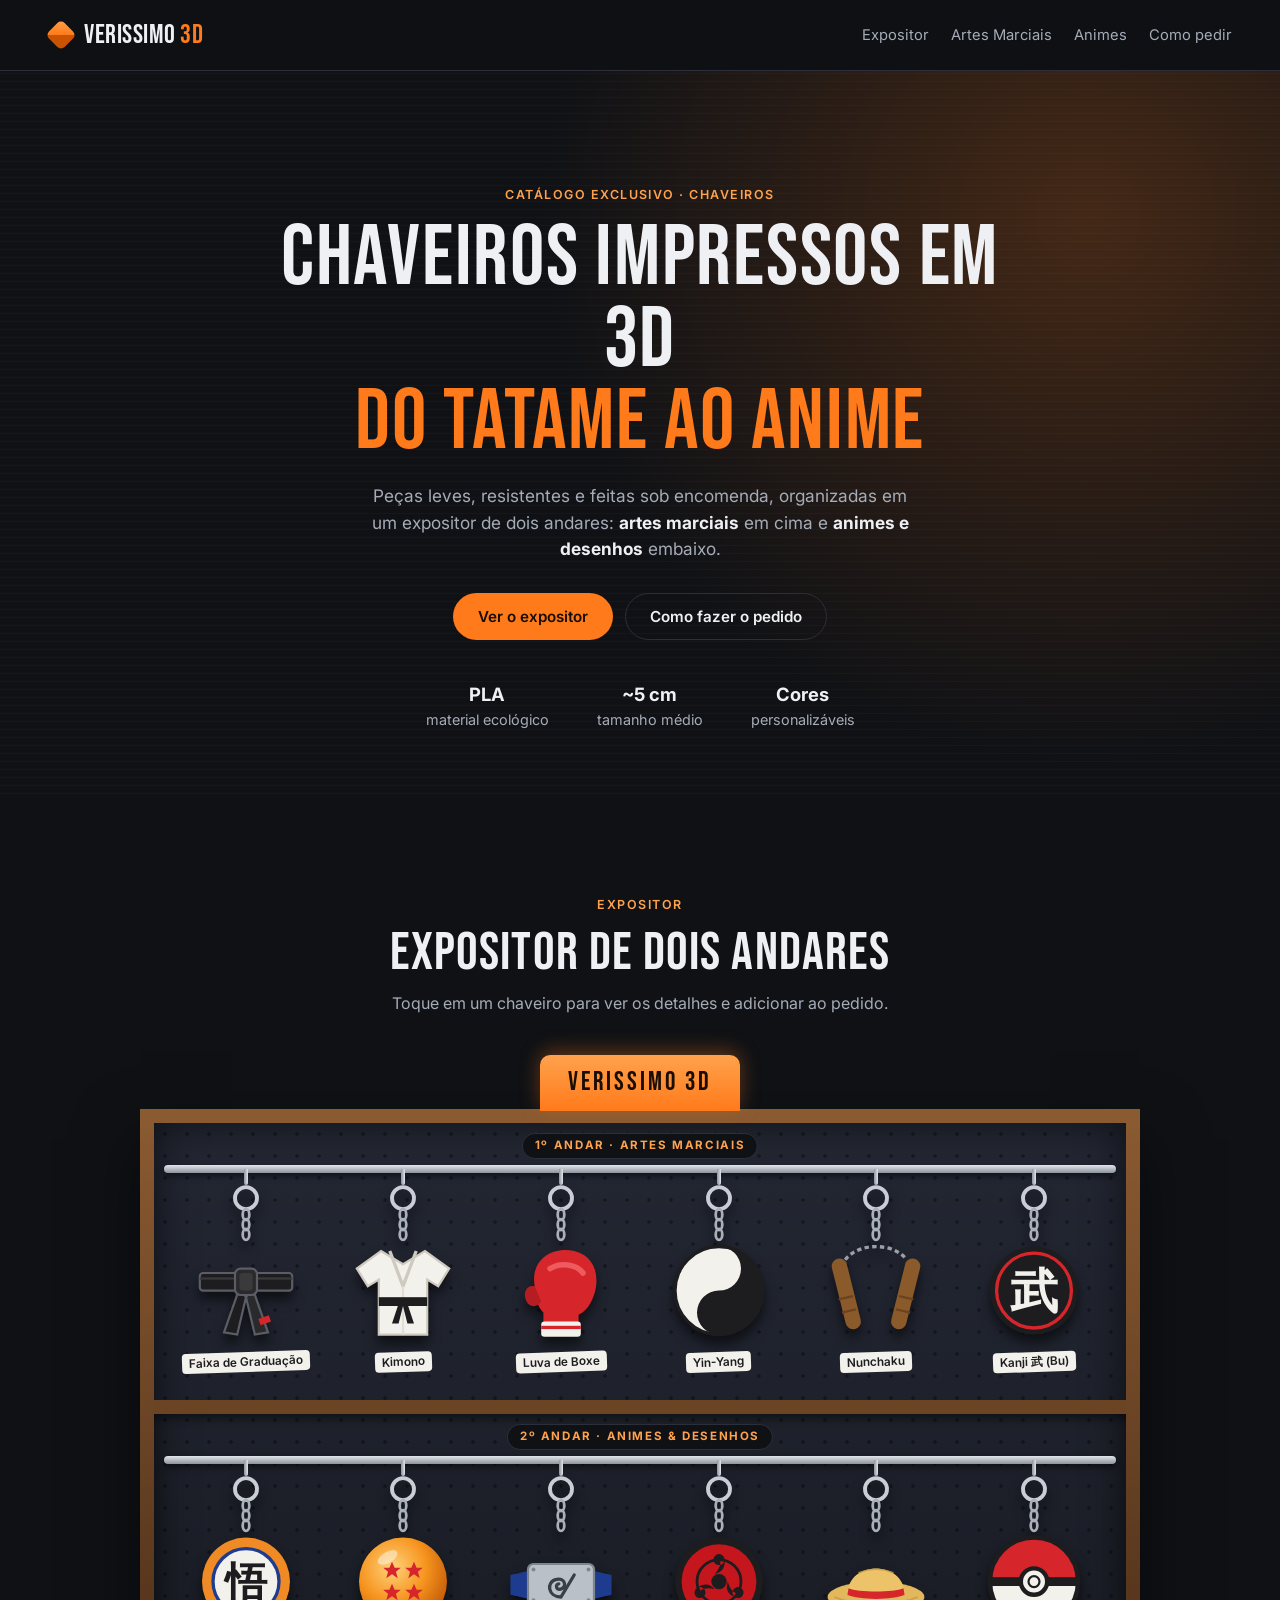
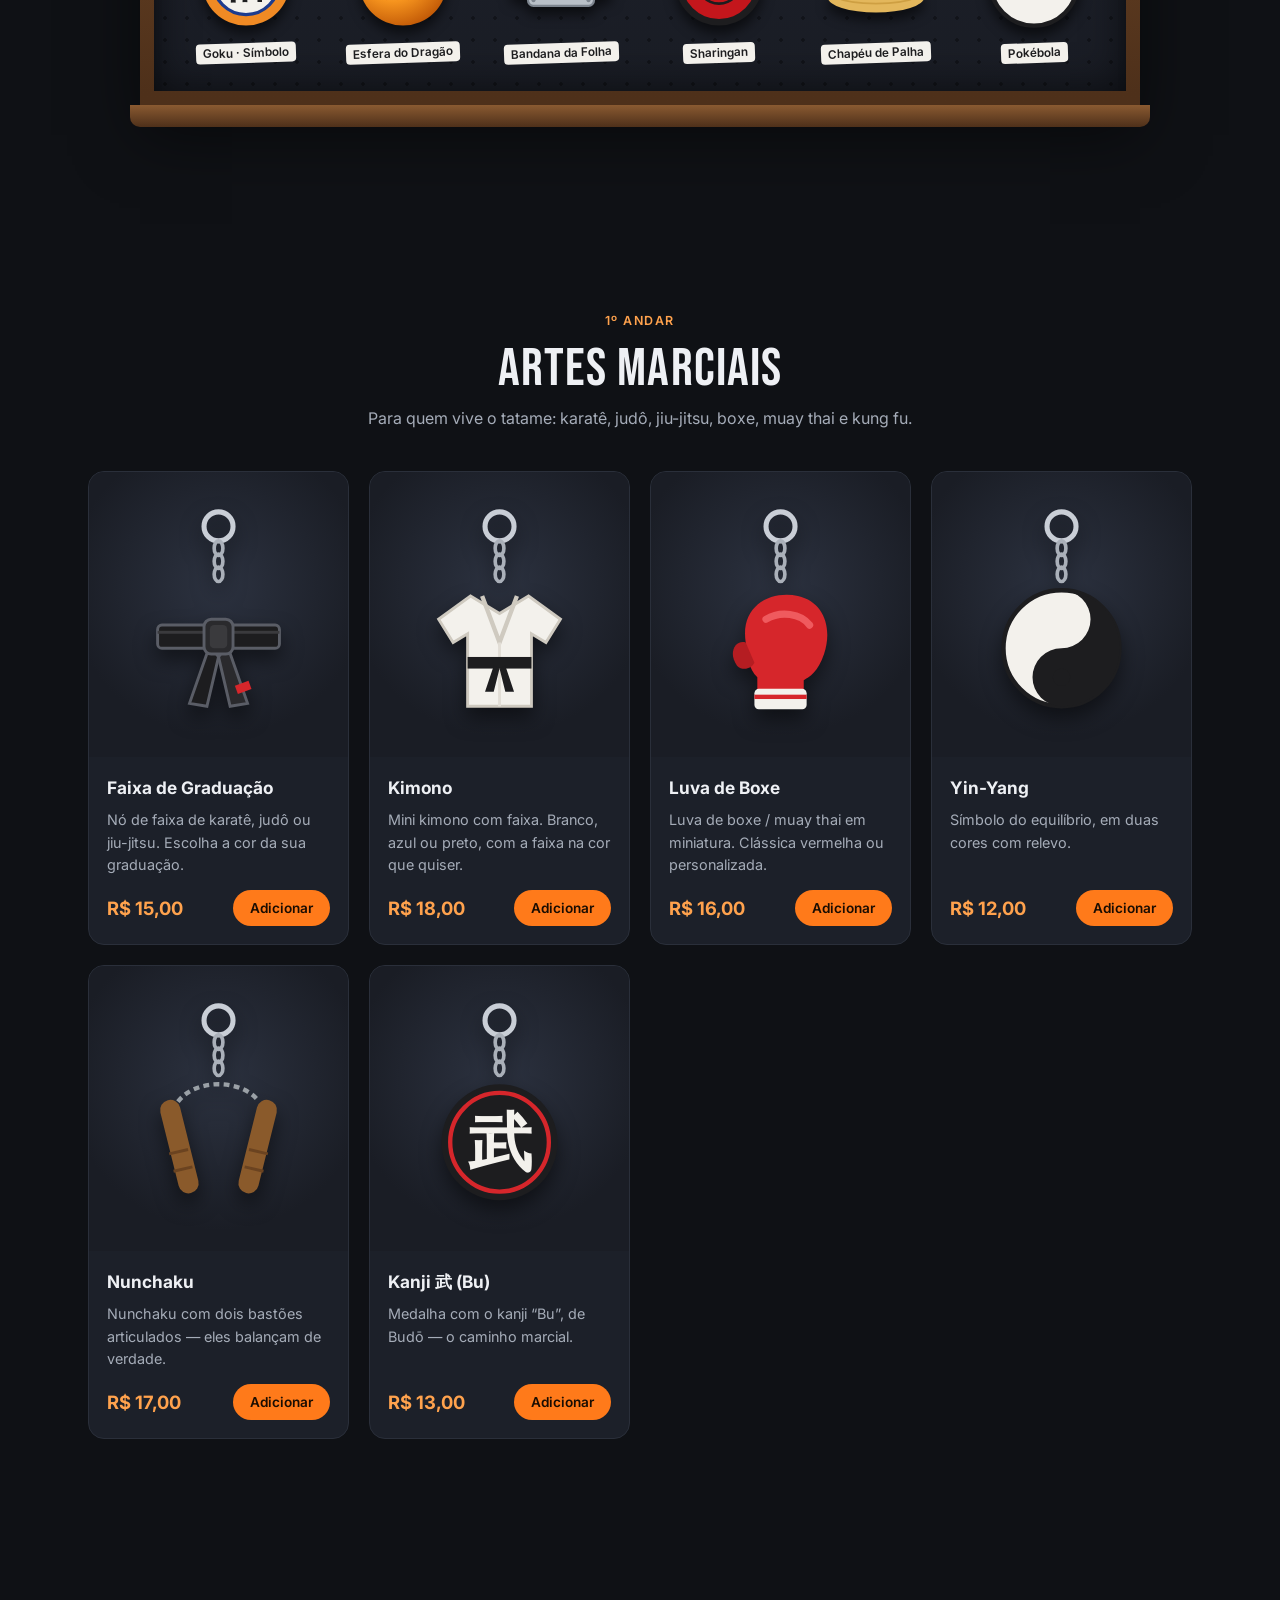
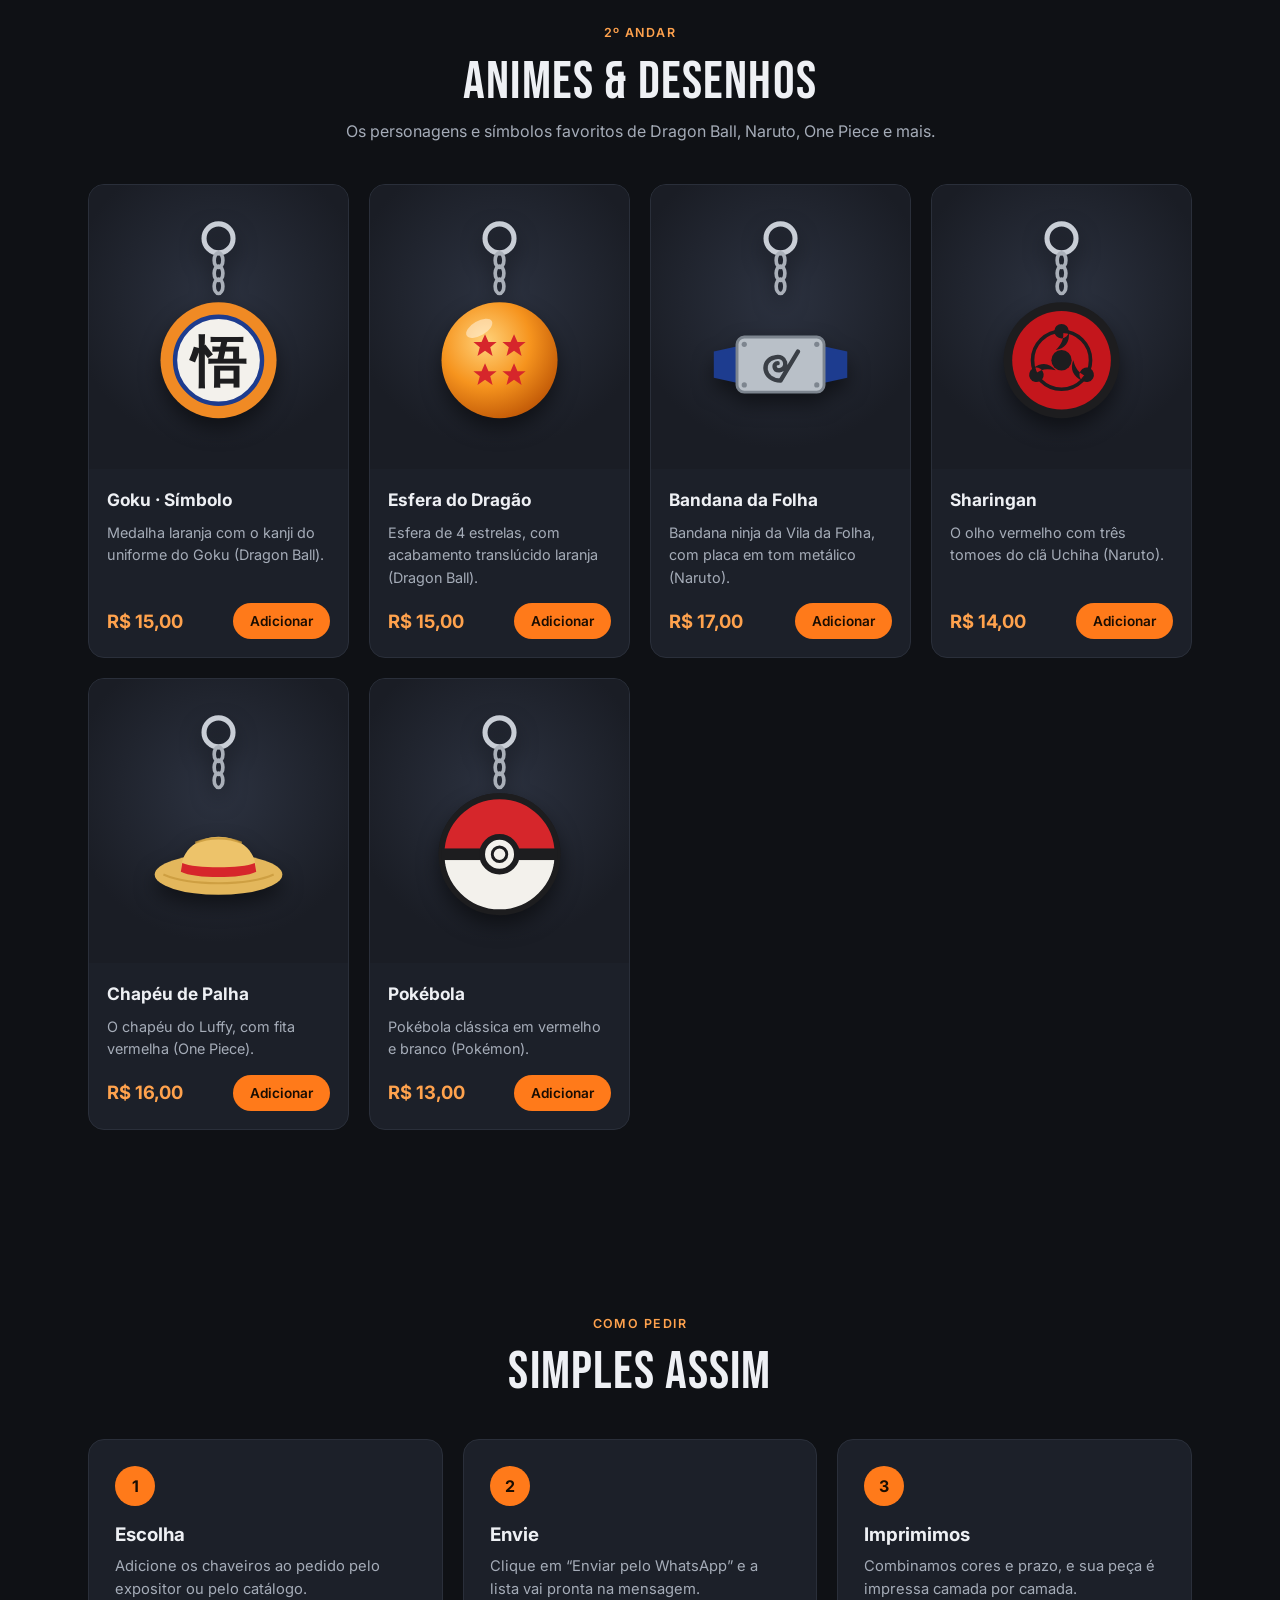
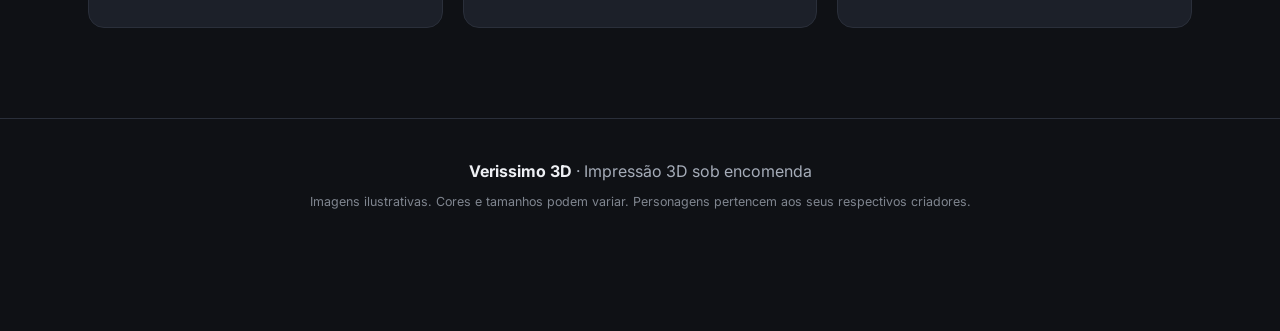
==== index.html @ 6155ac63 "Catálogo de chaveiros Verissimo 3D com expositor de dois andares Landing page estática: expositor co" ====
<!DOCTYPE html>
<html lang="pt-BR">
<head>
<meta charset="UTF-8">
<meta name="viewport" content="width=device-width, initial-scale=1.0">
<title>Verissimo 3D · Catálogo de Chaveiros</title>
<meta name="description" content="Catálogo de chaveiros impressos em 3D pela Verissimo 3D: artes marciais, animes e desenhos.">
<link rel="preconnect" href="https://fonts.googleapis.com">
<link rel="preconnect" href="https://fonts.gstatic.com" crossorigin>
<link href="https://fonts.googleapis.com/css2?family=Bebas+Neue&family=Inter:wght@400;500;600;700&display=swap" rel="stylesheet">
<link rel="stylesheet" href="style.css">
</head>
<body>

<header class="topo">
  <a class="logo" href="#inicio">
    <span class="logo-cubo" aria-hidden="true"></span>
    <span>Verissimo <b>3D</b></span>
  </a>
  <nav>
    <a href="#expositor">Expositor</a>
    <a href="#artes-marciais">Artes Marciais</a>
    <a href="#animes">Animes</a>
    <a href="#como-funciona">Como pedir</a>
  </nav>
</header>

<section class="hero" id="inicio">
  <div class="hero-texto">
    <p class="selo">Catálogo exclusivo · Chaveiros</p>
    <h1>Chaveiros impressos em 3D <span>do tatame ao anime</span></h1>
    <p class="hero-sub">Peças leves, resistentes e feitas sob encomenda, organizadas em um expositor de dois andares:
      <b>artes marciais</b> em cima e <b>animes e desenhos</b> embaixo.</p>
    <div class="hero-acoes">
      <a class="btn btn-primario" href="#expositor">Ver o expositor</a>
      <a class="btn btn-secundario" href="#como-funciona">Como fazer o pedido</a>
    </div>
    <ul class="hero-info">
      <li><b>PLA</b> material ecológico</li>
      <li><b>~5 cm</b> tamanho médio</li>
      <li><b>Cores</b> personalizáveis</li>
    </ul>
  </div>
</section>

<!-- EXPOSITOR DE DOIS ANDARES -->
<section class="secao" id="expositor">
  <div class="secao-cabecalho">
    <p class="selo">Expositor</p>
    <h2>Expositor de dois andares</h2>
    <p>Toque em um chaveiro para ver os detalhes e adicionar ao pedido.</p>
  </div>

  <div class="expositor">
    <div class="expositor-placa">VERISSIMO 3D</div>
    <div class="expositor-corpo">
      <div class="andar">
        <span class="andar-rotulo">1º andar · Artes Marciais</span>
        <div class="barra"></div>
        <div class="ganchos" id="andar-cima"></div>
      </div>
      <div class="andar">
        <span class="andar-rotulo">2º andar · Animes &amp; Desenhos</span>
        <div class="barra"></div>
        <div class="ganchos" id="andar-baixo"></div>
      </div>
    </div>
    <div class="expositor-base"></div>
  </div>
</section>

<section class="secao" id="artes-marciais">
  <div class="secao-cabecalho">
    <p class="selo">1º andar</p>
    <h2>Artes Marciais</h2>
    <p>Para quem vive o tatame: karatê, judô, jiu-jitsu, boxe, muay thai e kung fu.</p>
  </div>
  <div class="grade" id="grade-artes"></div>
</section>

<section class="secao" id="animes">
  <div class="secao-cabecalho">
    <p class="selo">2º andar</p>
    <h2>Animes &amp; Desenhos</h2>
    <p>Os personagens e símbolos favoritos de Dragon Ball, Naruto, One Piece e mais.</p>
  </div>
  <div class="grade" id="grade-animes"></div>
</section>

<section class="secao" id="como-funciona">
  <div class="secao-cabecalho">
    <p class="selo">Como pedir</p>
    <h2>Simples assim</h2>
  </div>
  <ol class="passos">
    <li><span>1</span><h3>Escolha</h3><p>Adicione os chaveiros ao pedido pelo expositor ou pelo catálogo.</p></li>
    <li><span>2</span><h3>Envie</h3><p>Clique em “Enviar pelo WhatsApp” e a lista vai pronta na mensagem.</p></li>
    <li><span>3</span><h3>Imprimimos</h3><p>Combinamos cores e prazo, e sua peça é impressa camada por camada.</p></li>
  </ol>
</section>

<footer class="rodape">
  <p><b>Verissimo 3D</b> · Impressão 3D sob encomenda</p>
  <p class="rodape-pequeno">Imagens ilustrativas. Cores e tamanhos podem variar. Personagens pertencem aos seus respectivos criadores.</p>
</footer>

<!-- Barra do pedido -->
<div class="pedido" id="pedido" hidden>
  <div class="pedido-resumo">
    <b id="pedido-qtd">0 itens</b>
    <span id="pedido-total">R$ 0,00</span>
  </div>
  <button class="btn btn-secundario btn-pequeno" id="pedido-limpar" type="button">Limpar</button>
  <a class="btn btn-primario btn-pequeno" id="pedido-enviar" target="_blank" rel="noopener">Enviar pelo WhatsApp</a>
</div>

<!-- Detalhe do produto -->
<dialog class="modal" id="modal">
  <button class="modal-fechar" id="modal-fechar" type="button" aria-label="Fechar">×</button>
  <div class="modal-imagem" id="modal-imagem"></div>
  <div class="modal-texto">
    <p class="selo" id="modal-categoria"></p>
    <h3 id="modal-nome"></h3>
    <p id="modal-descricao"></p>
    <p class="preco" id="modal-preco"></p>
    <button class="btn btn-primario" id="modal-adicionar" type="button">Adicionar ao pedido</button>
  </div>
</dialog>

<div class="aviso" id="aviso" role="status"></div>

<script src="produtos.js"></script>
<script src="app.js"></script>
</body>
</html>
---- style.css ----
:root {
  --fundo: #0f1115;
  --fundo-2: #171a21;
  --cartao: #1c2029;
  --borda: #2a2f3a;
  --texto: #eef0f4;
  --texto-2: #a5acb8;
  --laranja: #ff7a1a;
  --laranja-2: #ffa24d;
  --madeira: #6b4424;
  --madeira-2: #8a5a31;
  --madeira-3: #4e301a;
  --raio: 16px;
}

* { box-sizing: border-box; margin: 0; padding: 0; }
html { scroll-behavior: smooth; }
body {
  background: var(--fundo);
  color: var(--texto);
  font-family: "Inter", system-ui, sans-serif;
  line-height: 1.55;
  overflow-x: hidden;
}
a { color: inherit; text-decoration: none; }
h1, h2, .logo, .expositor-placa { font-family: "Bebas Neue", Impact, sans-serif; letter-spacing: .02em; font-weight: 400; }

/* ---------- Topo ---------- */
.topo {
  position: sticky; top: 0; z-index: 20;
  display: flex; align-items: center; justify-content: space-between; gap: 16px;
  padding: 14px clamp(16px, 4vw, 48px);
  background: rgba(15, 17, 21, .85);
  backdrop-filter: blur(10px);
  border-bottom: 1px solid var(--borda);
}
.logo { display: flex; align-items: center; gap: 10px; font-size: 1.7rem; }
.logo b { color: var(--laranja); font-weight: 400; }
.logo-cubo {
  width: 26px; height: 26px; border-radius: 6px;
  background: linear-gradient(135deg, var(--laranja-2), var(--laranja) 50%, #c95300 50%);
  transform: rotate(45deg) scale(.85);
}
.topo nav { display: flex; gap: 22px; font-size: .92rem; color: var(--texto-2); }
.topo nav a:hover { color: var(--texto); }

/* ---------- Hero ---------- */
.hero {
  padding: clamp(56px, 10vw, 110px) clamp(16px, 4vw, 48px) clamp(40px, 6vw, 70px);
  background:
    radial-gradient(circle at 85% 20%, rgba(255, 122, 26, .22), transparent 45%),
    repeating-linear-gradient(0deg, transparent 0 7px, rgba(255, 255, 255, .025) 7px 8px);
}
.hero-texto { max-width: 760px; margin: 0 auto; text-align: center; }
.selo {
  display: inline-block; font-size: .78rem; font-weight: 600; letter-spacing: .12em; text-transform: uppercase;
  color: var(--laranja-2); margin-bottom: 12px;
}
.hero h1 { font-size: clamp(2.8rem, 8vw, 5.4rem); line-height: .95; }
.hero h1 span { display: block; color: var(--laranja); }
.hero-sub { margin: 20px auto 0; max-width: 560px; color: var(--texto-2); font-size: 1.08rem; }
.hero-sub b { color: var(--texto); }
.hero-acoes { display: flex; gap: 12px; justify-content: center; flex-wrap: wrap; margin-top: 30px; }
.hero-info { list-style: none; display: flex; justify-content: center; gap: clamp(16px, 5vw, 48px); flex-wrap: wrap; margin-top: 40px; color: var(--texto-2); font-size: .9rem; }
.hero-info b { display: block; color: var(--texto); font-size: 1.15rem; }

/* ---------- Botões ---------- */
.btn {
  display: inline-flex; align-items: center; justify-content: center;
  padding: 13px 24px; border-radius: 999px; border: 1px solid transparent;
  font: 600 .95rem "Inter", sans-serif; cursor: pointer; transition: transform .15s, background .15s;
}
.btn:hover { transform: translateY(-2px); }
.btn-primario { background: var(--laranja); color: #1a0d02; }
.btn-primario:hover { background: var(--laranja-2); }
.btn-secundario { background: transparent; color: var(--texto); border-color: var(--borda); }
.btn-secundario:hover { border-color: var(--texto-2); }
.btn-pequeno { padding: 9px 16px; font-size: .85rem; }

/* ---------- Seções ---------- */
.secao { padding: clamp(56px, 8vw, 90px) clamp(16px, 4vw, 48px); max-width: 1200px; margin: 0 auto; }
.secao-cabecalho { text-align: center; margin-bottom: 40px; }
.secao-cabecalho h2 { font-size: clamp(2.2rem, 5vw, 3.4rem); line-height: 1; }
.secao-cabecalho p:not(.selo) { color: var(--texto-2); margin-top: 10px; }

/* ---------- Expositor ---------- */
.expositor { max-width: 1000px; margin: 0 auto; position: relative; }
.expositor-placa {
  width: fit-content; margin: 0 auto -2px; position: relative; z-index: 2;
  padding: 8px 28px; border-radius: 10px 10px 0 0;
  background: linear-gradient(var(--laranja-2), var(--laranja));
  color: #1a0d02; font-size: 1.6rem; letter-spacing: .12em;
  box-shadow: 0 -4px 20px rgba(255, 122, 26, .35);
}
.expositor-corpo {
  border: 14px solid var(--madeira);
  border-image: linear-gradient(var(--madeira-2), var(--madeira-3)) 1;
  background:
    radial-gradient(circle, rgba(0, 0, 0, .35) 1.5px, transparent 2px) 0 0 / 22px 22px,
    linear-gradient(#232733, #191c24);
  box-shadow: inset 0 0 40px rgba(0, 0, 0, .6), 0 30px 60px rgba(0, 0, 0, .5);
}
.andar { position: relative; padding: 46px 16px 22px; }
.andar + .andar { border-top: 14px solid var(--madeira); box-shadow: inset 0 10px 14px -8px rgba(0, 0, 0, .7); }
.andar-rotulo {
  position: absolute; top: 10px; left: 50%; transform: translateX(-50%);
  white-space: nowrap; font-size: .72rem; font-weight: 700; letter-spacing: .14em; text-transform: uppercase;
  background: var(--fundo); border: 1px solid var(--borda); color: var(--laranja-2);
  padding: 3px 12px; border-radius: 999px;
}
.barra {
  position: absolute; left: 10px; right: 10px; top: 42px; height: 8px; border-radius: 4px;
  background: linear-gradient(#e2e6ec, #8d939c);
  box-shadow: 0 3px 6px rgba(0, 0, 0, .5);
}
.ganchos { display: grid; grid-template-columns: repeat(6, 1fr); gap: 6px; position: relative; }
.gancho {
  background: none; border: 0; color: inherit; cursor: pointer;
  display: flex; flex-direction: column; align-items: center;
  font: inherit; padding: 0 0 6px;
}
.pino { width: 4px; height: 16px; background: linear-gradient(90deg, #8d939c, #e2e6ec); border-radius: 0 0 2px 2px; }
.pendente {
  display: block; width: 100%; max-width: 110px;
  transform-origin: 50% 2px;
  animation: balanco 3.2s ease-in-out infinite;
  animation-delay: calc(var(--atraso) * -1);
  filter: drop-shadow(0 8px 6px rgba(0, 0, 0, .55));
  transition: transform .2s;
}
.gancho:hover .pendente, .gancho:focus-visible .pendente { animation-play-state: paused; transform: scale(1.12); }
.gancho:focus-visible { outline: 2px solid var(--laranja); outline-offset: 4px; border-radius: 8px; }
.etiqueta {
  margin-top: 6px; font-size: .74rem; font-weight: 600; text-align: center; line-height: 1.2;
  background: #f3f1ec; color: #1d1d1f; padding: 3px 7px; border-radius: 4px;
  transform: rotate(-2deg);
}
@keyframes balanco { 0%, 100% { transform: rotate(-4deg); } 50% { transform: rotate(4deg); } }
.expositor-base {
  height: 22px; margin: 0 -10px; border-radius: 0 0 10px 10px;
  background: linear-gradient(var(--madeira-2), var(--madeira-3));
}
.chaveiro-svg { display: block; width: 100%; height: auto; overflow: visible; }

/* ---------- Grade de produtos ---------- */
.grade { display: grid; grid-template-columns: repeat(auto-fill, minmax(250px, 1fr)); gap: 20px; }
.card {
  background: var(--cartao); border: 1px solid var(--borda); border-radius: var(--raio);
  overflow: hidden; display: flex; flex-direction: column; transition: transform .2s, border-color .2s;
}
.card:hover { transform: translateY(-4px); border-color: var(--laranja); }
.card-imagem {
  display: block; width: 100%; aspect-ratio: 1; border: 0; cursor: pointer; padding: 0;
  background: radial-gradient(circle at 50% 40%, #2c3240, #1a1d25 70%);
}
.card-imagem img, .modal-imagem img { width: 100%; height: 100%; object-fit: cover; display: block; }
.arte { width: 100%; height: 100%; display: grid; place-items: center; padding: 14% 22%; }
.arte .chaveiro-svg { max-height: 100%; filter: drop-shadow(0 10px 10px rgba(0, 0, 0, .5)); }
.card-corpo { padding: 18px; display: flex; flex-direction: column; gap: 8px; flex: 1; }
.card-corpo h3 { font-size: 1.08rem; }
.card-corpo p { color: var(--texto-2); font-size: .9rem; flex: 1; }
.card-rodape { display: flex; align-items: center; justify-content: space-between; gap: 10px; margin-top: 6px; }
.preco { font-weight: 700; font-size: 1.15rem; color: var(--laranja-2); }

/* ---------- Passos ---------- */
.passos { list-style: none; display: grid; grid-template-columns: repeat(auto-fit, minmax(220px, 1fr)); gap: 20px; }
.passos li { background: var(--cartao); border: 1px solid var(--borda); border-radius: var(--raio); padding: 26px; }
.passos span {
  display: grid; place-items: center; width: 40px; height: 40px; border-radius: 50%;
  background: var(--laranja); color: #1a0d02; font-weight: 700; margin-bottom: 14px;
}
.passos h3 { margin-bottom: 6px; }
.passos p { color: var(--texto-2); font-size: .92rem; }

/* ---------- Rodapé ---------- */
.rodape { text-align: center; padding: 40px 16px 120px; border-top: 1px solid var(--borda); color: var(--texto-2); }
.rodape b { color: var(--texto); }
.rodape-pequeno { font-size: .78rem; margin-top: 8px; opacity: .75; }

/* ---------- Barra de pedido ---------- */
.pedido {
  position: fixed; left: 50%; bottom: 16px; transform: translateX(-50%); z-index: 30;
  width: min(560px, calc(100% - 32px));
  display: flex; align-items: center; gap: 10px;
  background: #fff; color: #111; border-radius: 999px; padding: 8px 8px 8px 22px;
  box-shadow: 0 16px 40px rgba(0, 0, 0, .5);
}
.pedido[hidden] { display: none; }
.pedido-resumo { flex: 1; display: flex; flex-direction: column; line-height: 1.2; font-size: .9rem; }
.pedido-resumo span { color: #c95300; font-weight: 700; }
.pedido .btn-secundario { color: #111; border-color: #ddd; }

/* ---------- Modal ---------- */
.modal {
  margin: auto; border: 1px solid var(--borda); border-radius: 20px; background: var(--cartao); color: var(--texto);
  width: min(760px, calc(100% - 32px)); padding: 0; overflow: hidden;
}
.modal[open] { display: grid; grid-template-columns: 1fr 1fr; }
.modal::backdrop { background: rgba(0, 0, 0, .7); backdrop-filter: blur(3px); }
.modal-imagem { aspect-ratio: 1; background: radial-gradient(circle at 50% 40%, #2c3240, #1a1d25 70%); }
.modal-texto { padding: 30px; display: flex; flex-direction: column; gap: 12px; justify-content: center; }
.modal-texto .selo { margin: 0; }
.modal-texto h3 { font-size: 1.6rem; line-height: 1.1; }
.modal-texto p:not(.selo):not(.preco) { color: var(--texto-2); }
.modal-fechar {
  position: absolute; top: 10px; right: 12px; z-index: 2; width: 36px; height: 36px; border-radius: 50%;
  border: 0; background: rgba(0, 0, 0, .4); color: #fff; font-size: 1.5rem; cursor: pointer;
}

/* ---------- Aviso ---------- */
.aviso {
  position: fixed; top: 80px; left: 50%; transform: translate(-50%, -20px); z-index: 40;
  background: var(--laranja); color: #1a0d02; font-weight: 600; font-size: .9rem;
  padding: 10px 18px; border-radius: 999px; opacity: 0; pointer-events: none; transition: .25s;
}
.aviso.visivel { opacity: 1; transform: translate(-50%, 0); }

/* ---------- Responsivo ---------- */
@media (max-width: 760px) {
  .topo nav { display: none; }
  .ganchos { grid-template-columns: repeat(3, 1fr); row-gap: 18px; }
  .barra { display: none; }
  .andar { padding-top: 48px; }
  .expositor-corpo { border-width: 10px; }
  .grade { grid-template-columns: repeat(2, 1fr); gap: 12px; }
  .card-corpo { padding: 12px; }
  .card-corpo p { font-size: .8rem; }
  .card-rodape { flex-direction: column; align-items: stretch; }
  .modal[open] { grid-template-columns: 1fr; }
  .modal-imagem { aspect-ratio: 4 / 3; }
  .modal-texto { padding: 22px; }
}
@media (prefers-reduced-motion: reduce) {
  .pendente { animation: none; }
  html { scroll-behavior: auto; }
}
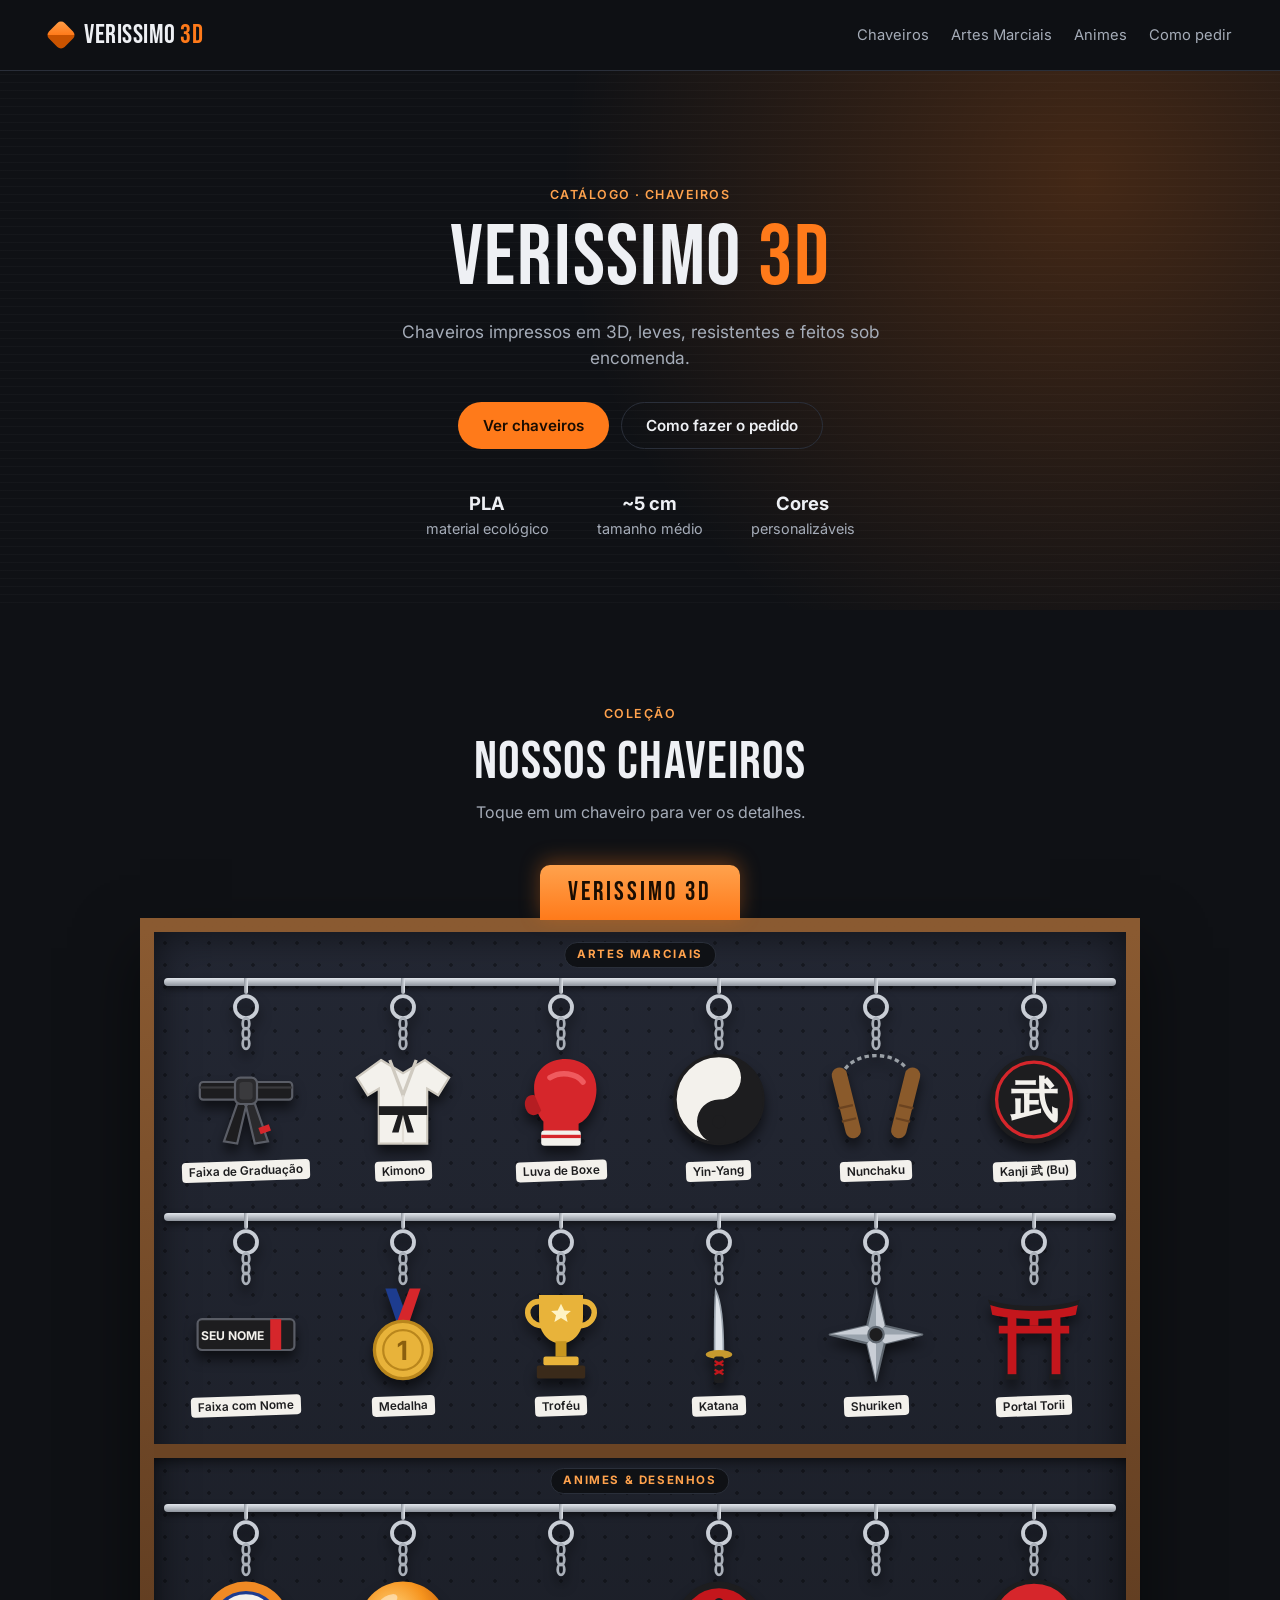
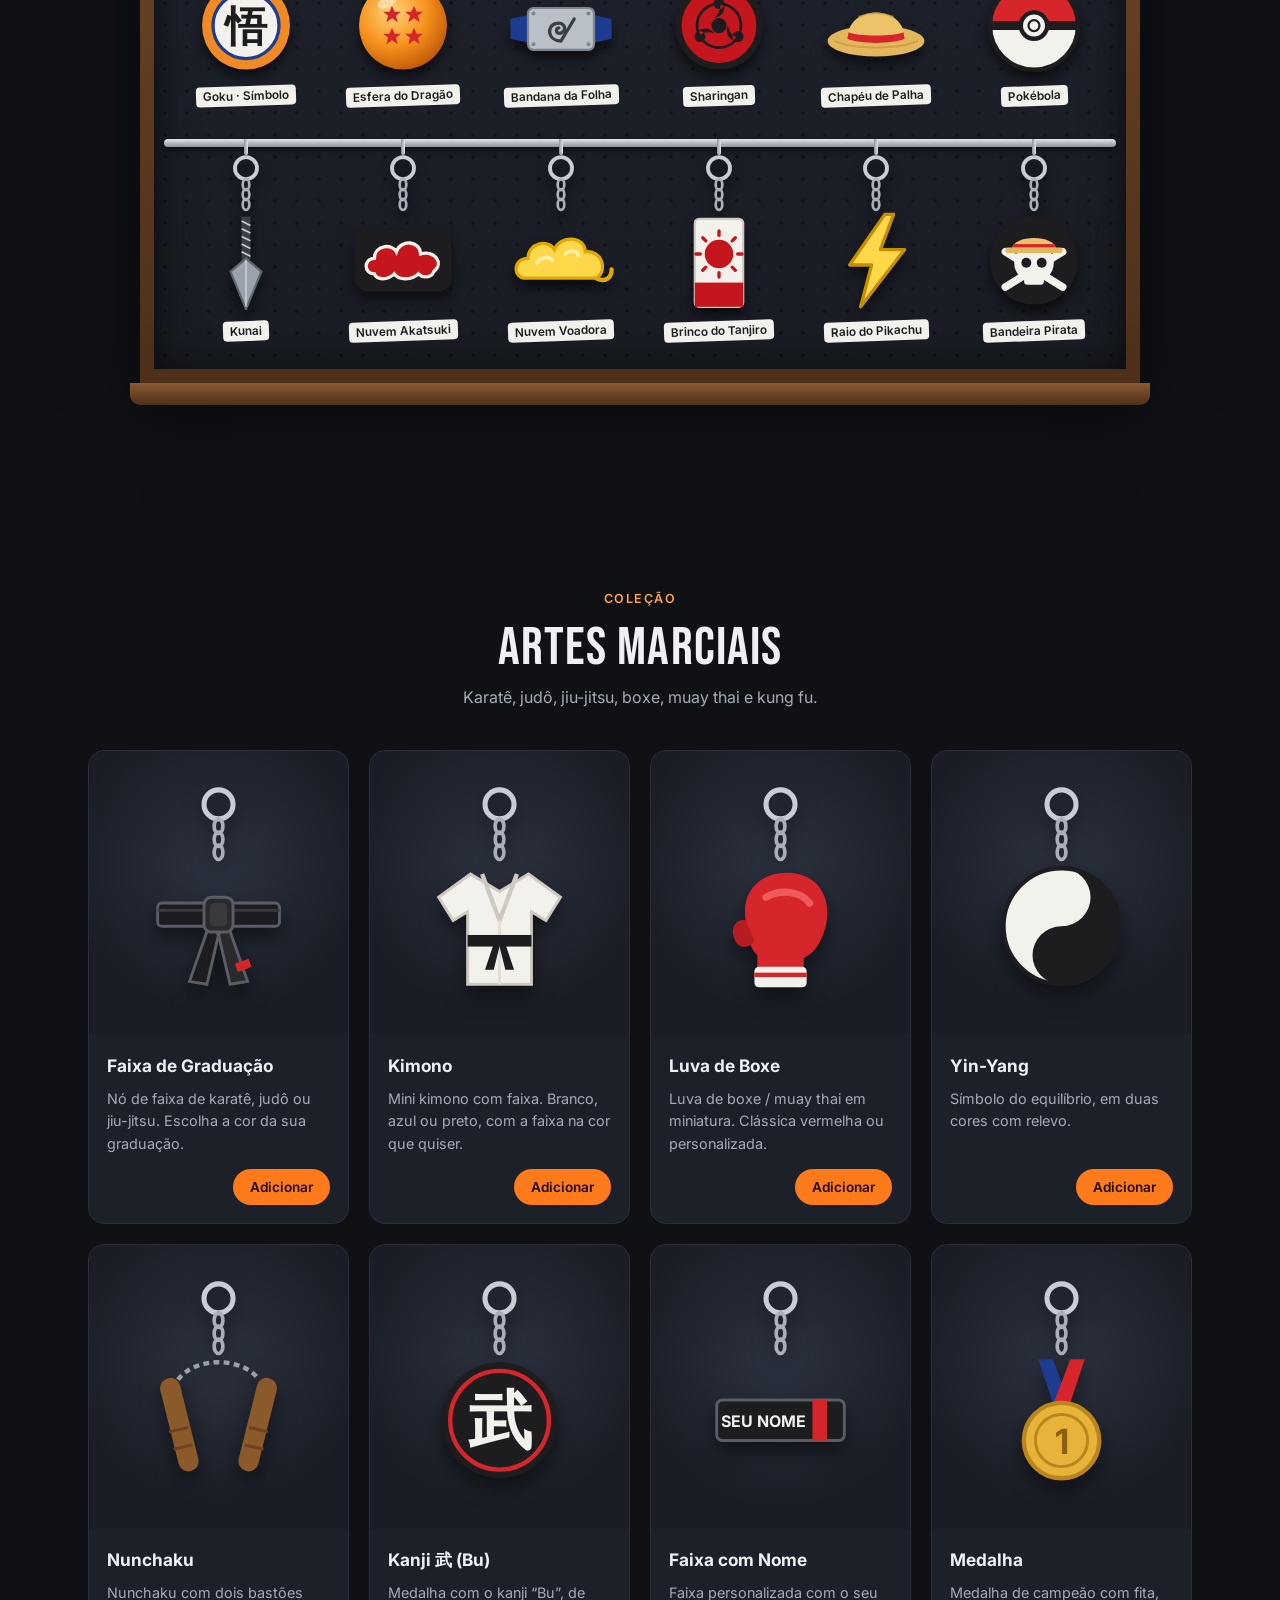
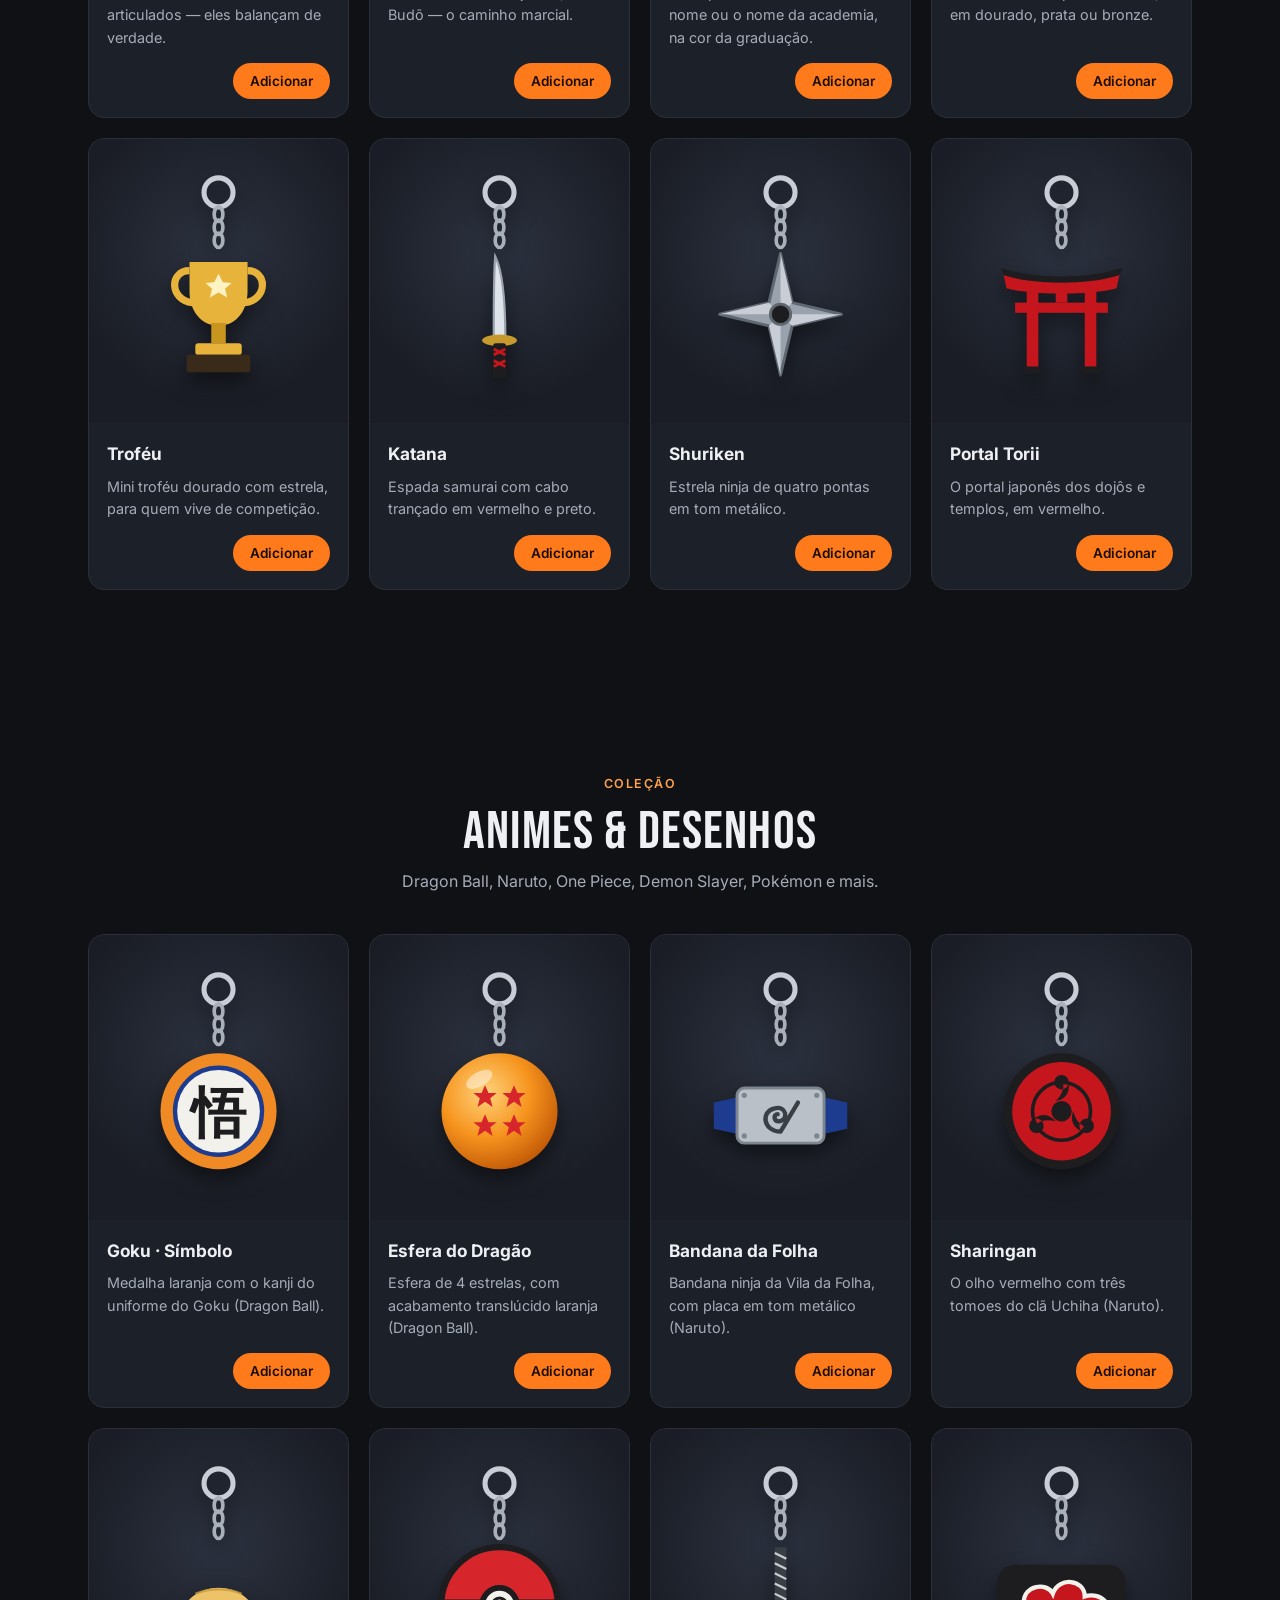
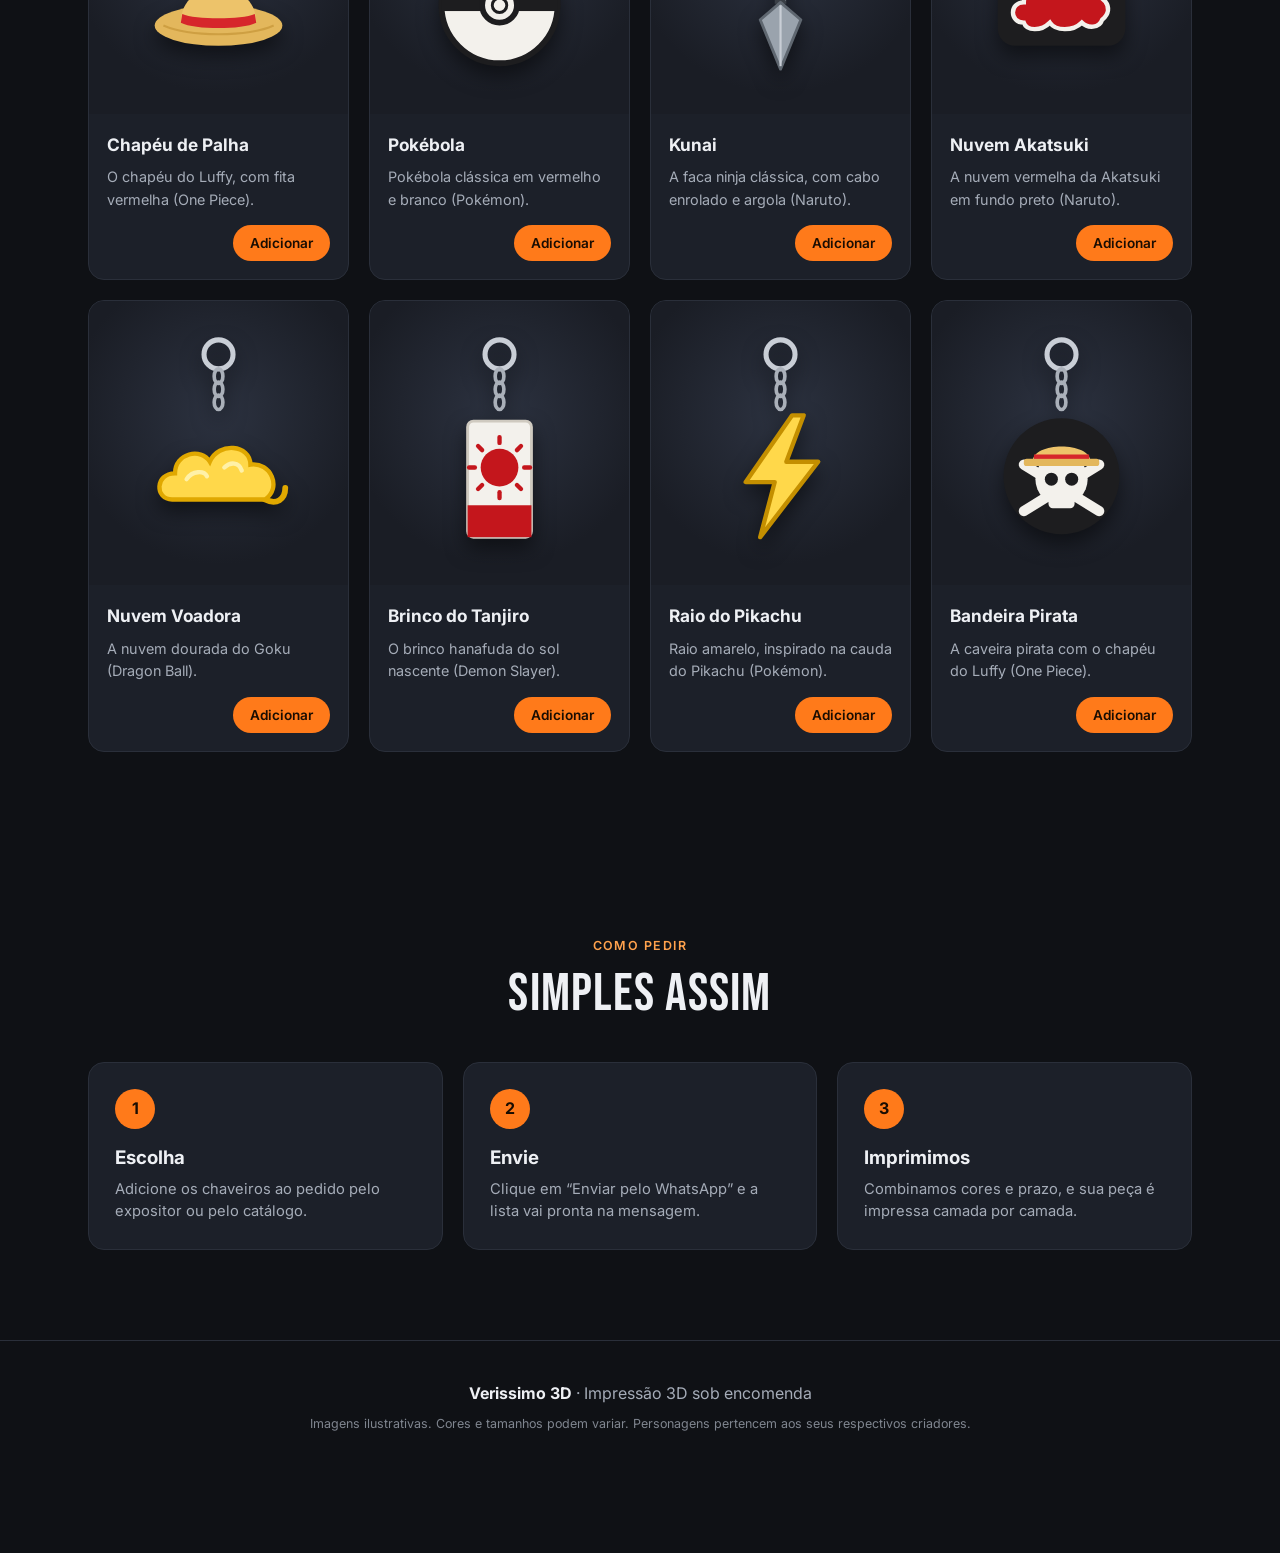
==== commit b26d280a: "Remove preços e slogan, deixa só o nome da loja e adiciona 12 chaveiros - Sem preços nos cards, no d" ====
--- a/index.html
+++ b/index.html
@@ -18,7 +18,7 @@
     <span>Verissimo <b>3D</b></span>
   </a>
   <nav>
-    <a href="#expositor">Expositor</a>
+    <a href="#expositor">Chaveiros</a>
     <a href="#artes-marciais">Artes Marciais</a>
     <a href="#animes">Animes</a>
     <a href="#como-funciona">Como pedir</a>
@@ -27,12 +27,11 @@
 
 <section class="hero" id="inicio">
   <div class="hero-texto">
-    <p class="selo">Catálogo exclusivo · Chaveiros</p>
-    <h1>Chaveiros impressos em 3D <span>do tatame ao anime</span></h1>
-    <p class="hero-sub">Peças leves, resistentes e feitas sob encomenda, organizadas em um expositor de dois andares:
-      <b>artes marciais</b> em cima e <b>animes e desenhos</b> embaixo.</p>
+    <p class="selo">Catálogo · Chaveiros</p>
+    <h1>Verissimo <span>3D</span></h1>
+    <p class="hero-sub">Chaveiros impressos em 3D, leves, resistentes e feitos sob encomenda.</p>
     <div class="hero-acoes">
-      <a class="btn btn-primario" href="#expositor">Ver o expositor</a>
+      <a class="btn btn-primario" href="#expositor">Ver chaveiros</a>
       <a class="btn btn-secundario" href="#como-funciona">Como fazer o pedido</a>
     </div>
     <ul class="hero-info">
@@ -46,23 +45,21 @@
 <!-- EXPOSITOR DE DOIS ANDARES -->
 <section class="secao" id="expositor">
   <div class="secao-cabecalho">
-    <p class="selo">Expositor</p>
-    <h2>Expositor de dois andares</h2>
-    <p>Toque em um chaveiro para ver os detalhes e adicionar ao pedido.</p>
+    <p class="selo">Coleção</p>
+    <h2>Nossos chaveiros</h2>
+    <p>Toque em um chaveiro para ver os detalhes.</p>
   </div>
 
   <div class="expositor">
     <div class="expositor-placa">VERISSIMO 3D</div>
     <div class="expositor-corpo">
       <div class="andar">
-        <span class="andar-rotulo">1º andar · Artes Marciais</span>
-        <div class="barra"></div>
-        <div class="ganchos" id="andar-cima"></div>
+        <span class="andar-rotulo">Artes Marciais</span>
+        <div id="andar-cima"></div>
       </div>
       <div class="andar">
-        <span class="andar-rotulo">2º andar · Animes &amp; Desenhos</span>
-        <div class="barra"></div>
-        <div class="ganchos" id="andar-baixo"></div>
+        <span class="andar-rotulo">Animes &amp; Desenhos</span>
+        <div id="andar-baixo"></div>
       </div>
     </div>
     <div class="expositor-base"></div>
@@ -71,18 +68,18 @@
 
 <section class="secao" id="artes-marciais">
   <div class="secao-cabecalho">
-    <p class="selo">1º andar</p>
+    <p class="selo">Coleção</p>
     <h2>Artes Marciais</h2>
-    <p>Para quem vive o tatame: karatê, judô, jiu-jitsu, boxe, muay thai e kung fu.</p>
+    <p>Karatê, judô, jiu-jitsu, boxe, muay thai e kung fu.</p>
   </div>
   <div class="grade" id="grade-artes"></div>
 </section>
 
 <section class="secao" id="animes">
   <div class="secao-cabecalho">
-    <p class="selo">2º andar</p>
+    <p class="selo">Coleção</p>
     <h2>Animes &amp; Desenhos</h2>
-    <p>Os personagens e símbolos favoritos de Dragon Ball, Naruto, One Piece e mais.</p>
+    <p>Dragon Ball, Naruto, One Piece, Demon Slayer, Pokémon e mais.</p>
   </div>
   <div class="grade" id="grade-animes"></div>
 </section>
@@ -108,7 +105,7 @@
 <div class="pedido" id="pedido" hidden>
   <div class="pedido-resumo">
     <b id="pedido-qtd">0 itens</b>
-    <span id="pedido-total">R$ 0,00</span>
+    <span>no seu pedido</span>
   </div>
   <button class="btn btn-secundario btn-pequeno" id="pedido-limpar" type="button">Limpar</button>
   <a class="btn btn-primario btn-pequeno" id="pedido-enviar" target="_blank" rel="noopener">Enviar pelo WhatsApp</a>
@@ -122,7 +119,6 @@
     <p class="selo" id="modal-categoria"></p>
     <h3 id="modal-nome"></h3>
     <p id="modal-descricao"></p>
-    <p class="preco" id="modal-preco"></p>
     <button class="btn btn-primario" id="modal-adicionar" type="button">Adicionar ao pedido</button>
   </div>
 </dialog>
--- a/style.css
+++ b/style.css
@@ -57,7 +57,7 @@
   color: var(--laranja-2); margin-bottom: 12px;
 }
 .hero h1 { font-size: clamp(2.8rem, 8vw, 5.4rem); line-height: .95; }
-.hero h1 span { display: block; color: var(--laranja); }
+.hero h1 span { color: var(--laranja); }
 .hero-sub { margin: 20px auto 0; max-width: 560px; color: var(--texto-2); font-size: 1.08rem; }
 .hero-sub b { color: var(--texto); }
 .hero-acoes { display: flex; gap: 12px; justify-content: center; flex-wrap: wrap; margin-top: 30px; }
@@ -108,8 +108,10 @@
   background: var(--fundo); border: 1px solid var(--borda); color: var(--laranja-2);
   padding: 3px 12px; border-radius: 999px;
 }
+.fileira { position: relative; }
+.fileira + .fileira { margin-top: 26px; }
 .barra {
-  position: absolute; left: 10px; right: 10px; top: 42px; height: 8px; border-radius: 4px;
+  position: absolute; left: -6px; right: -6px; top: 0; height: 8px; border-radius: 4px;
   background: linear-gradient(#e2e6ec, #8d939c);
   box-shadow: 0 3px 6px rgba(0, 0, 0, .5);
 }
@@ -159,8 +161,7 @@
 .card-corpo { padding: 18px; display: flex; flex-direction: column; gap: 8px; flex: 1; }
 .card-corpo h3 { font-size: 1.08rem; }
 .card-corpo p { color: var(--texto-2); font-size: .9rem; flex: 1; }
-.card-rodape { display: flex; align-items: center; justify-content: space-between; gap: 10px; margin-top: 6px; }
-.preco { font-weight: 700; font-size: 1.15rem; color: var(--laranja-2); }
+.card-rodape { display: flex; align-items: center; justify-content: flex-end; gap: 10px; margin-top: 6px; }
 
 /* ---------- Passos ---------- */
 .passos { list-style: none; display: grid; grid-template-columns: repeat(auto-fit, minmax(220px, 1fr)); gap: 20px; }
@@ -187,7 +188,7 @@
 }
 .pedido[hidden] { display: none; }
 .pedido-resumo { flex: 1; display: flex; flex-direction: column; line-height: 1.2; font-size: .9rem; }
-.pedido-resumo span { color: #c95300; font-weight: 700; }
+.pedido-resumo span { color: #666; }
 .pedido .btn-secundario { color: #111; border-color: #ddd; }
 
 /* ---------- Modal ---------- */
@@ -201,7 +202,7 @@
 .modal-texto { padding: 30px; display: flex; flex-direction: column; gap: 12px; justify-content: center; }
 .modal-texto .selo { margin: 0; }
 .modal-texto h3 { font-size: 1.6rem; line-height: 1.1; }
-.modal-texto p:not(.selo):not(.preco) { color: var(--texto-2); }
+.modal-texto p:not(.selo) { color: var(--texto-2); }
 .modal-fechar {
   position: absolute; top: 10px; right: 12px; z-index: 2; width: 36px; height: 36px; border-radius: 50%;
   border: 0; background: rgba(0, 0, 0, .4); color: #fff; font-size: 1.5rem; cursor: pointer;
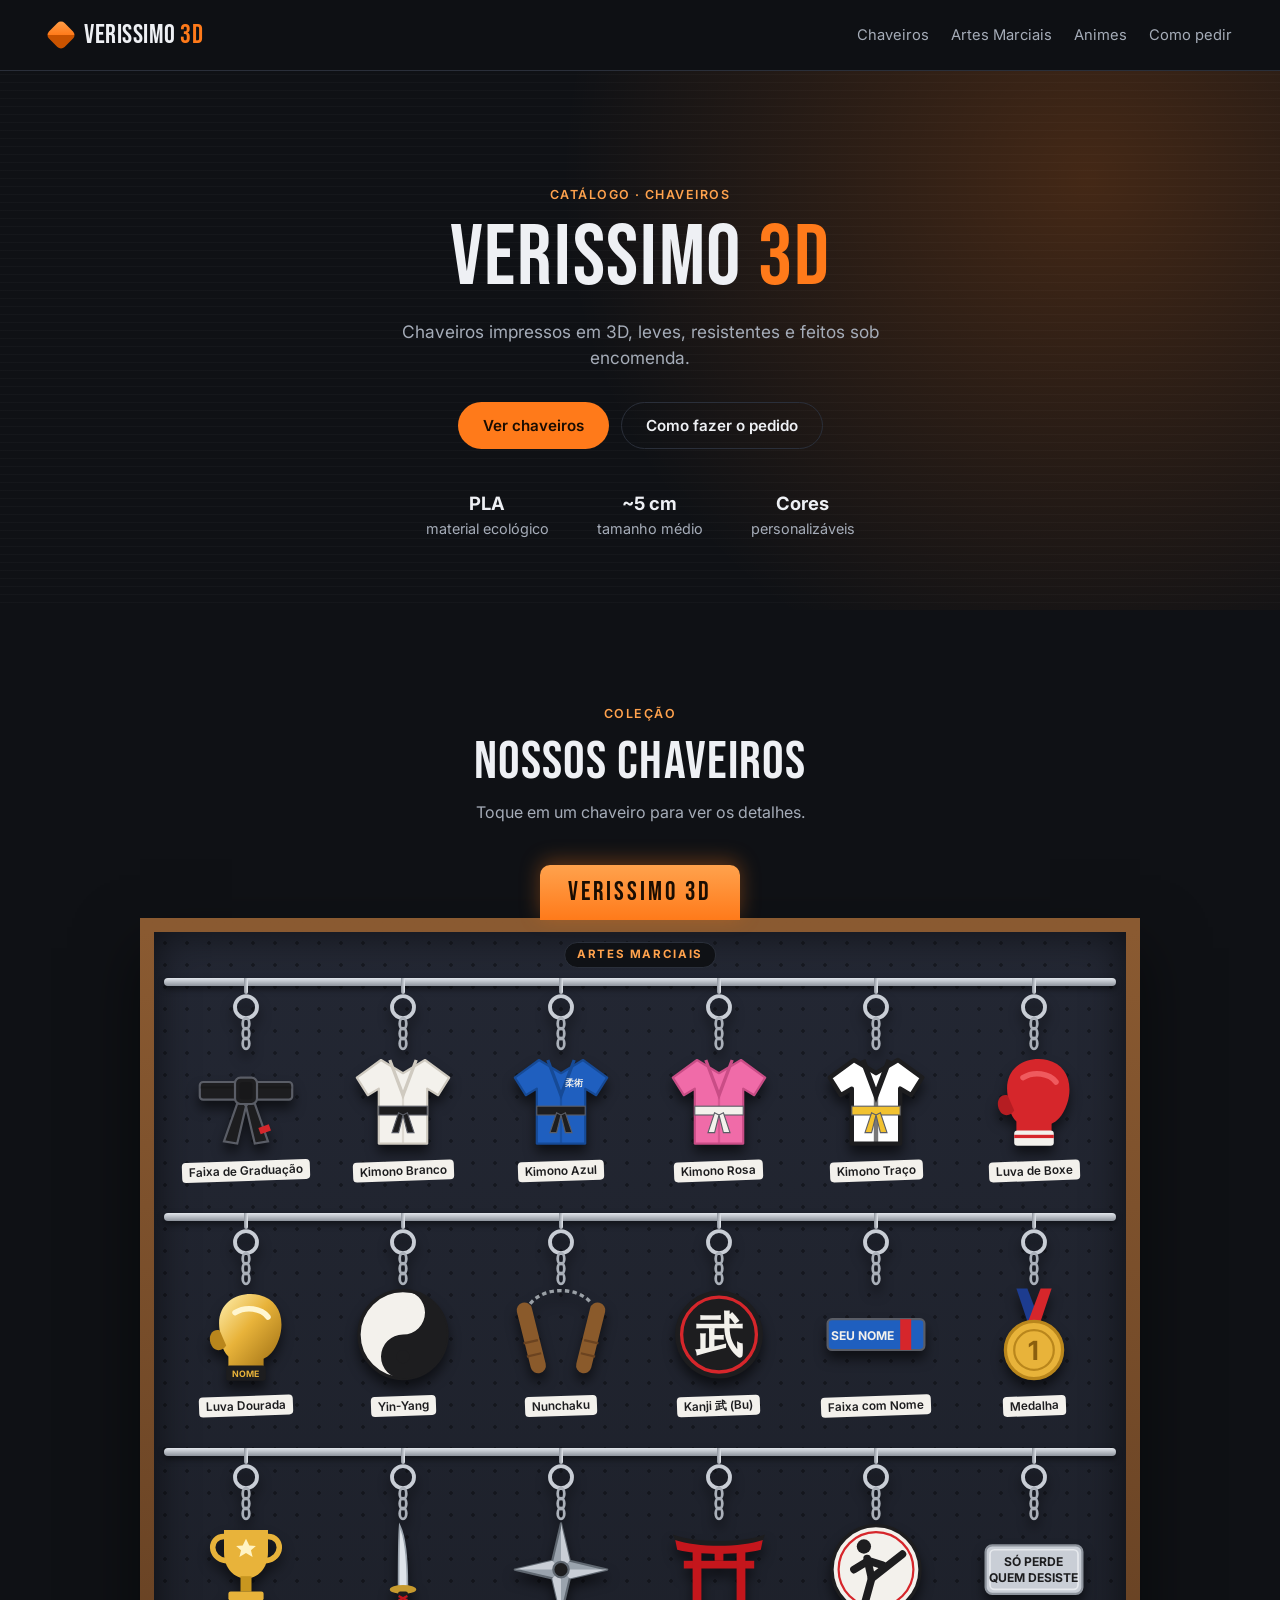
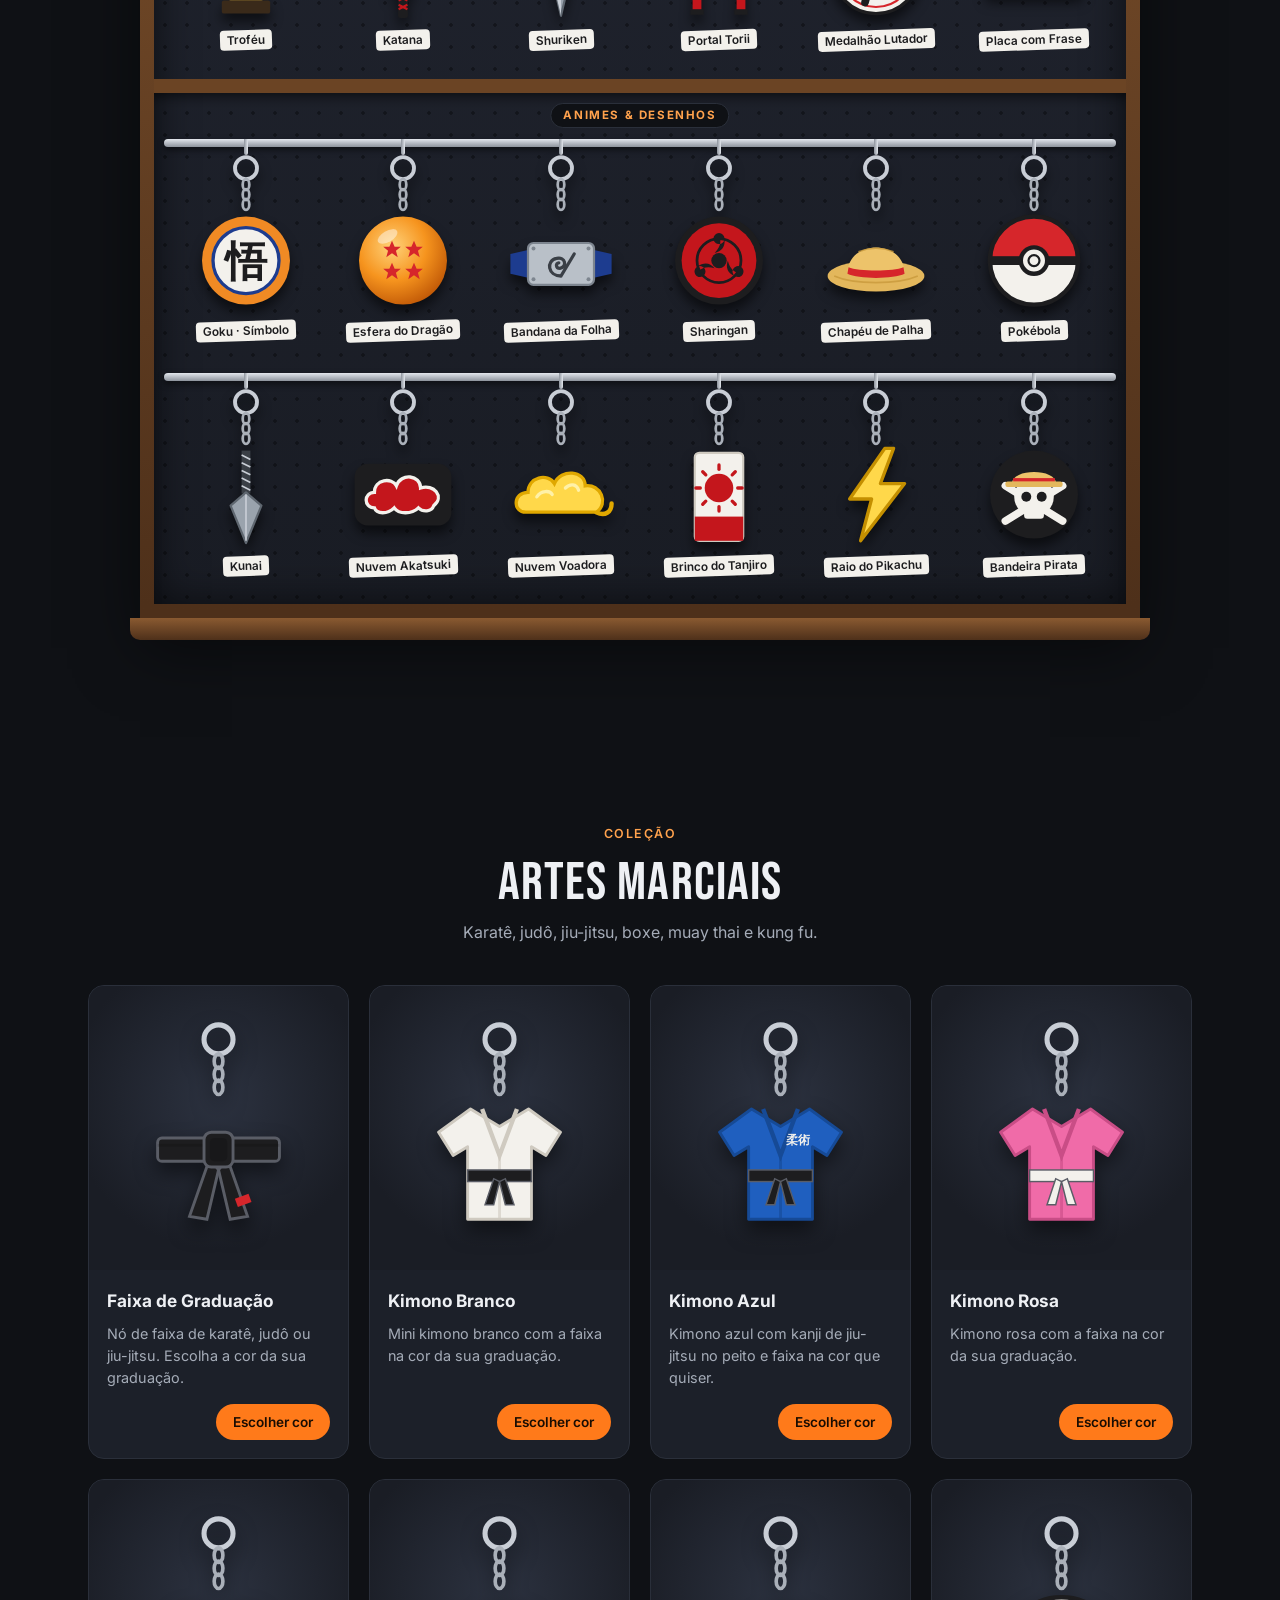
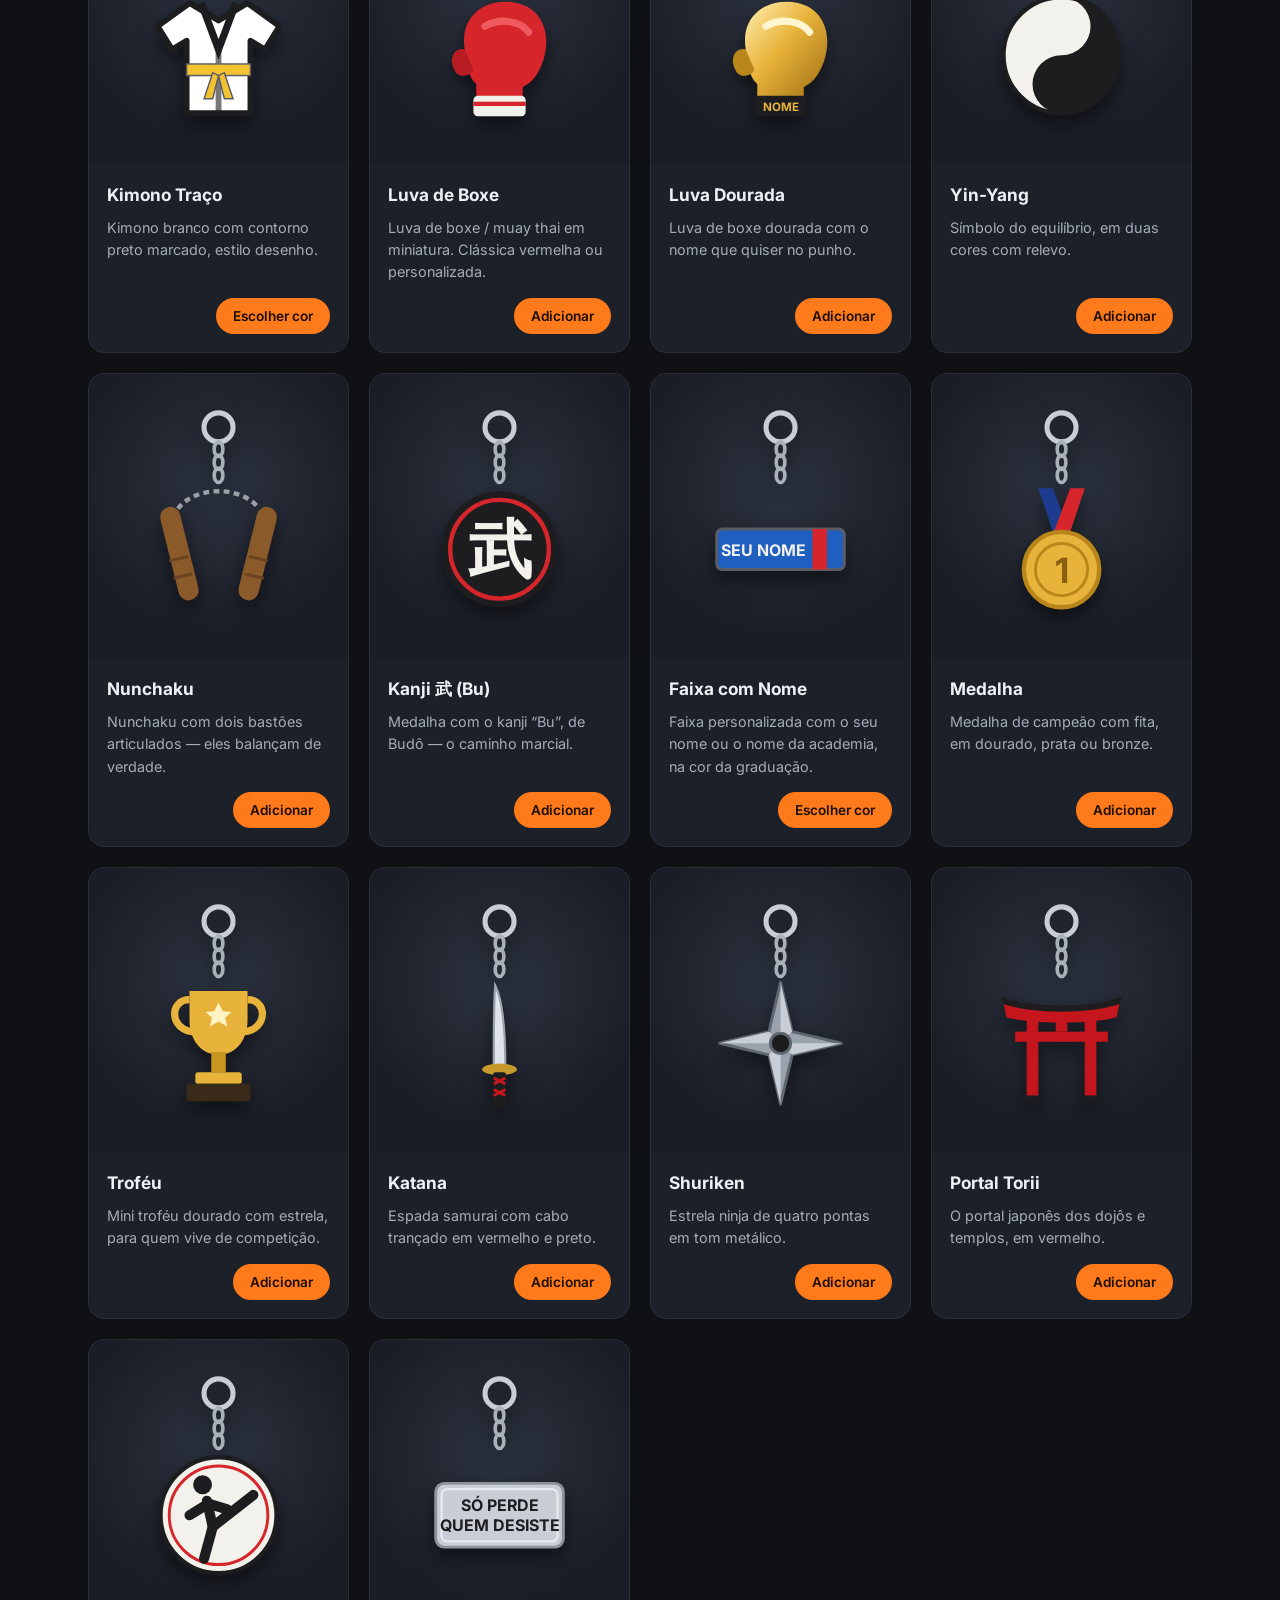
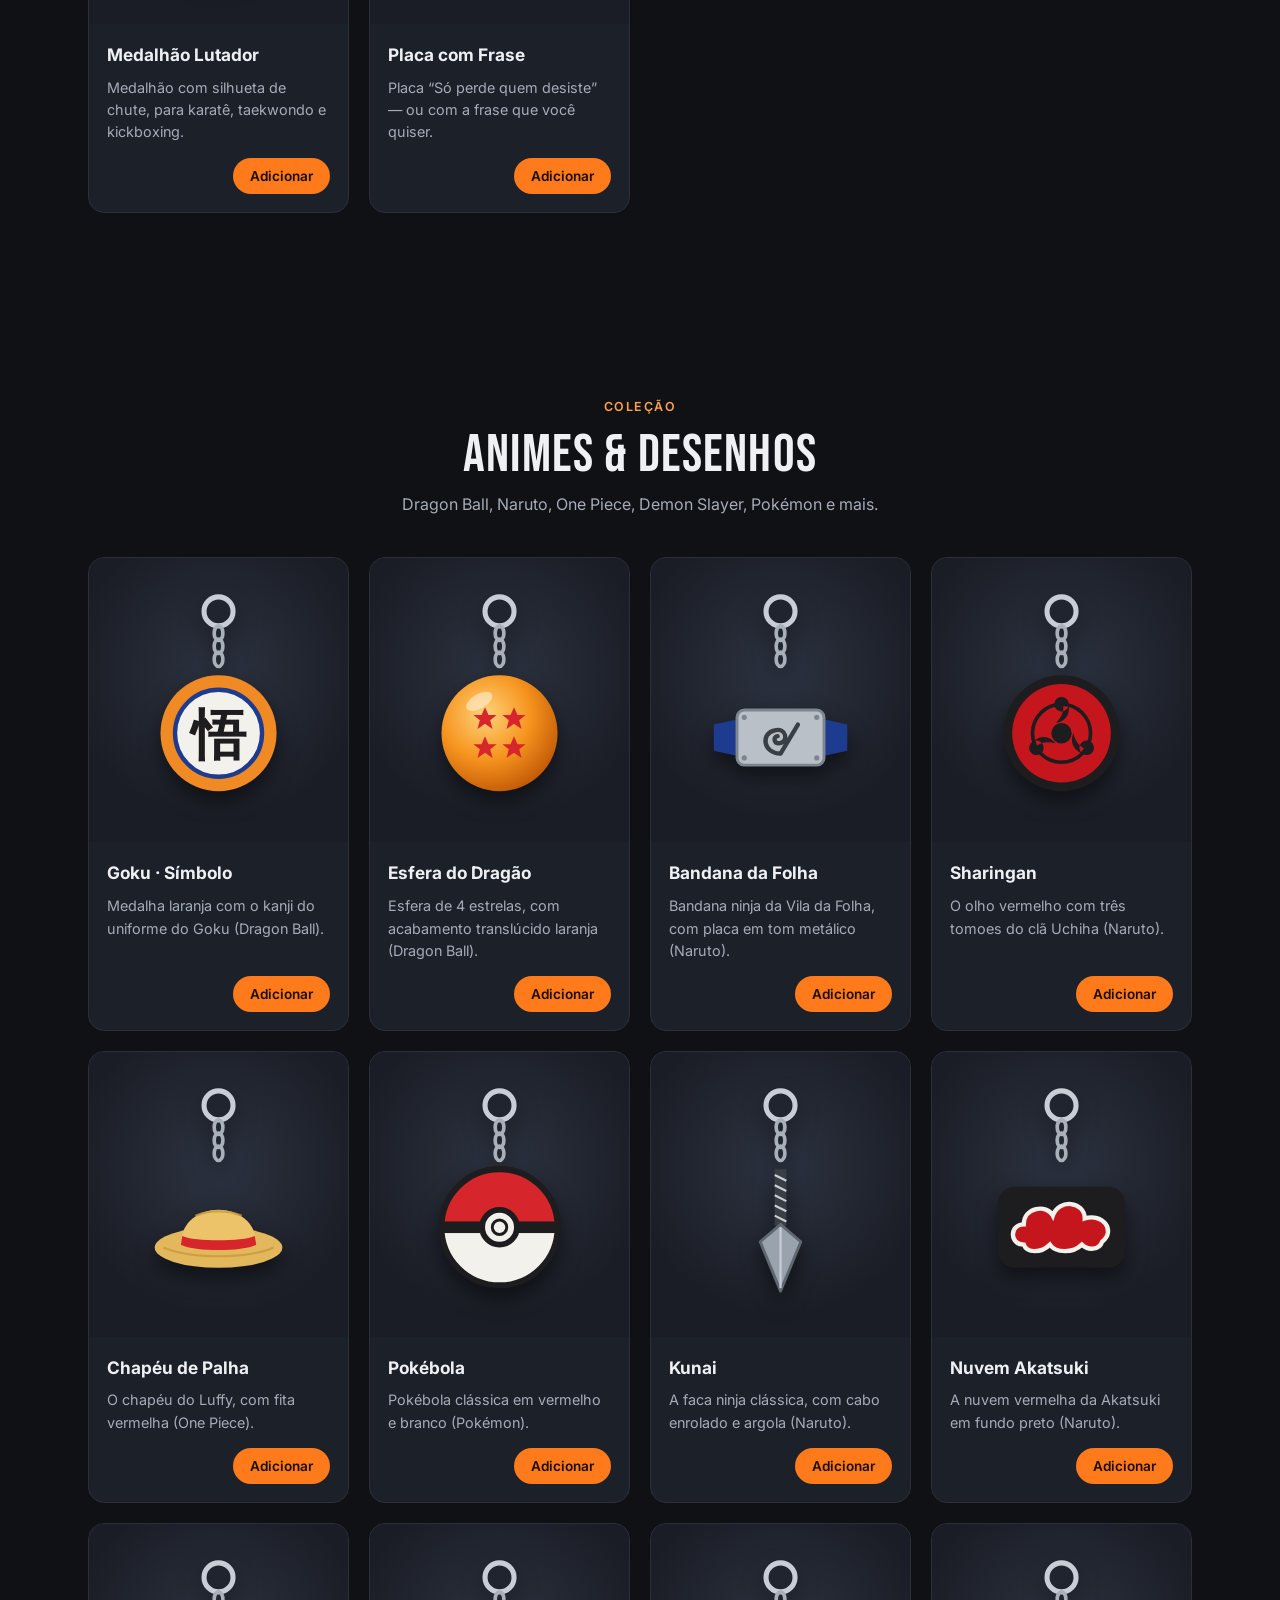
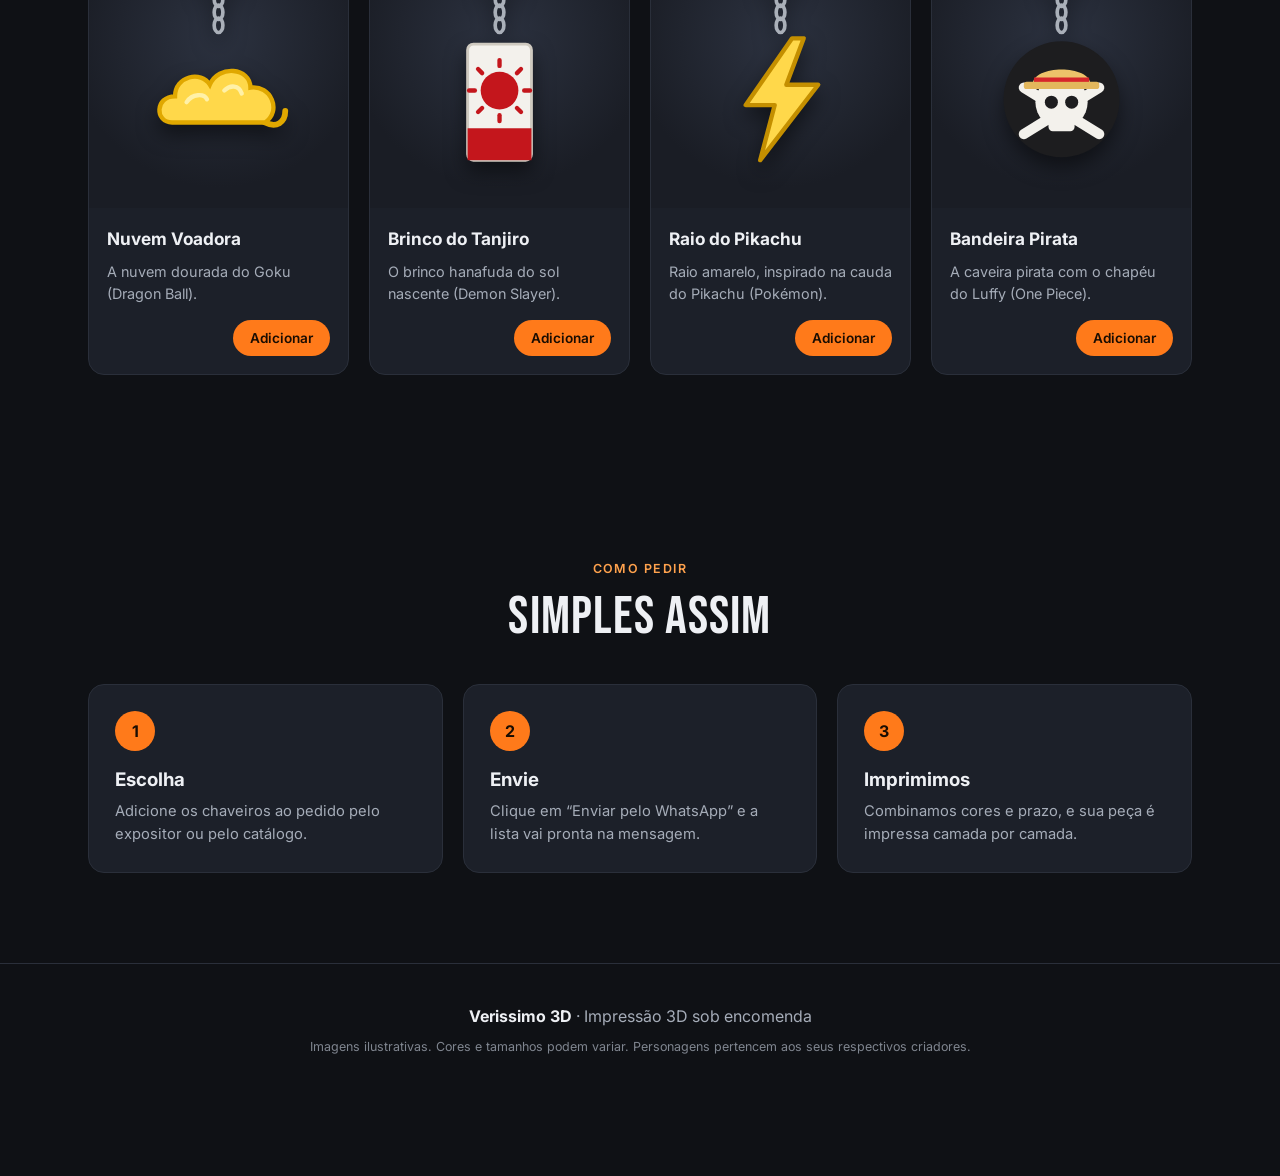
==== commit 3da592f4: "Adiciona 6 chaveiros de artes marciais e escolha da cor da faixa - Kimono azul, rosa e traço, luva d" ====
--- a/index.html
+++ b/index.html
@@ -119,6 +119,7 @@
     <p class="selo" id="modal-categoria"></p>
     <h3 id="modal-nome"></h3>
     <p id="modal-descricao"></p>
+    <div class="cores" id="modal-cores" hidden></div>
     <button class="btn btn-primario" id="modal-adicionar" type="button">Adicionar ao pedido</button>
   </div>
 </dialog>
--- a/style.css
+++ b/style.css
@@ -203,6 +203,11 @@
 .modal-texto .selo { margin: 0; }
 .modal-texto h3 { font-size: 1.6rem; line-height: 1.1; }
 .modal-texto p:not(.selo) { color: var(--texto-2); }
+.cores-titulo { font-size: .88rem; color: var(--texto-2); margin-bottom: 8px; }
+.cores-titulo b { color: var(--texto); }
+.cores-lista { display: flex; flex-wrap: wrap; gap: 8px; }
+.cor { width: 28px; height: 28px; border-radius: 50%; border: 2px solid #5a5d66; cursor: pointer; }
+.cor[aria-pressed="true"] { outline: 2px solid var(--laranja); outline-offset: 2px; }
 .modal-fechar {
   position: absolute; top: 10px; right: 12px; z-index: 2; width: 36px; height: 36px; border-radius: 50%;
   border: 0; background: rgba(0, 0, 0, .4); color: #fff; font-size: 1.5rem; cursor: pointer;
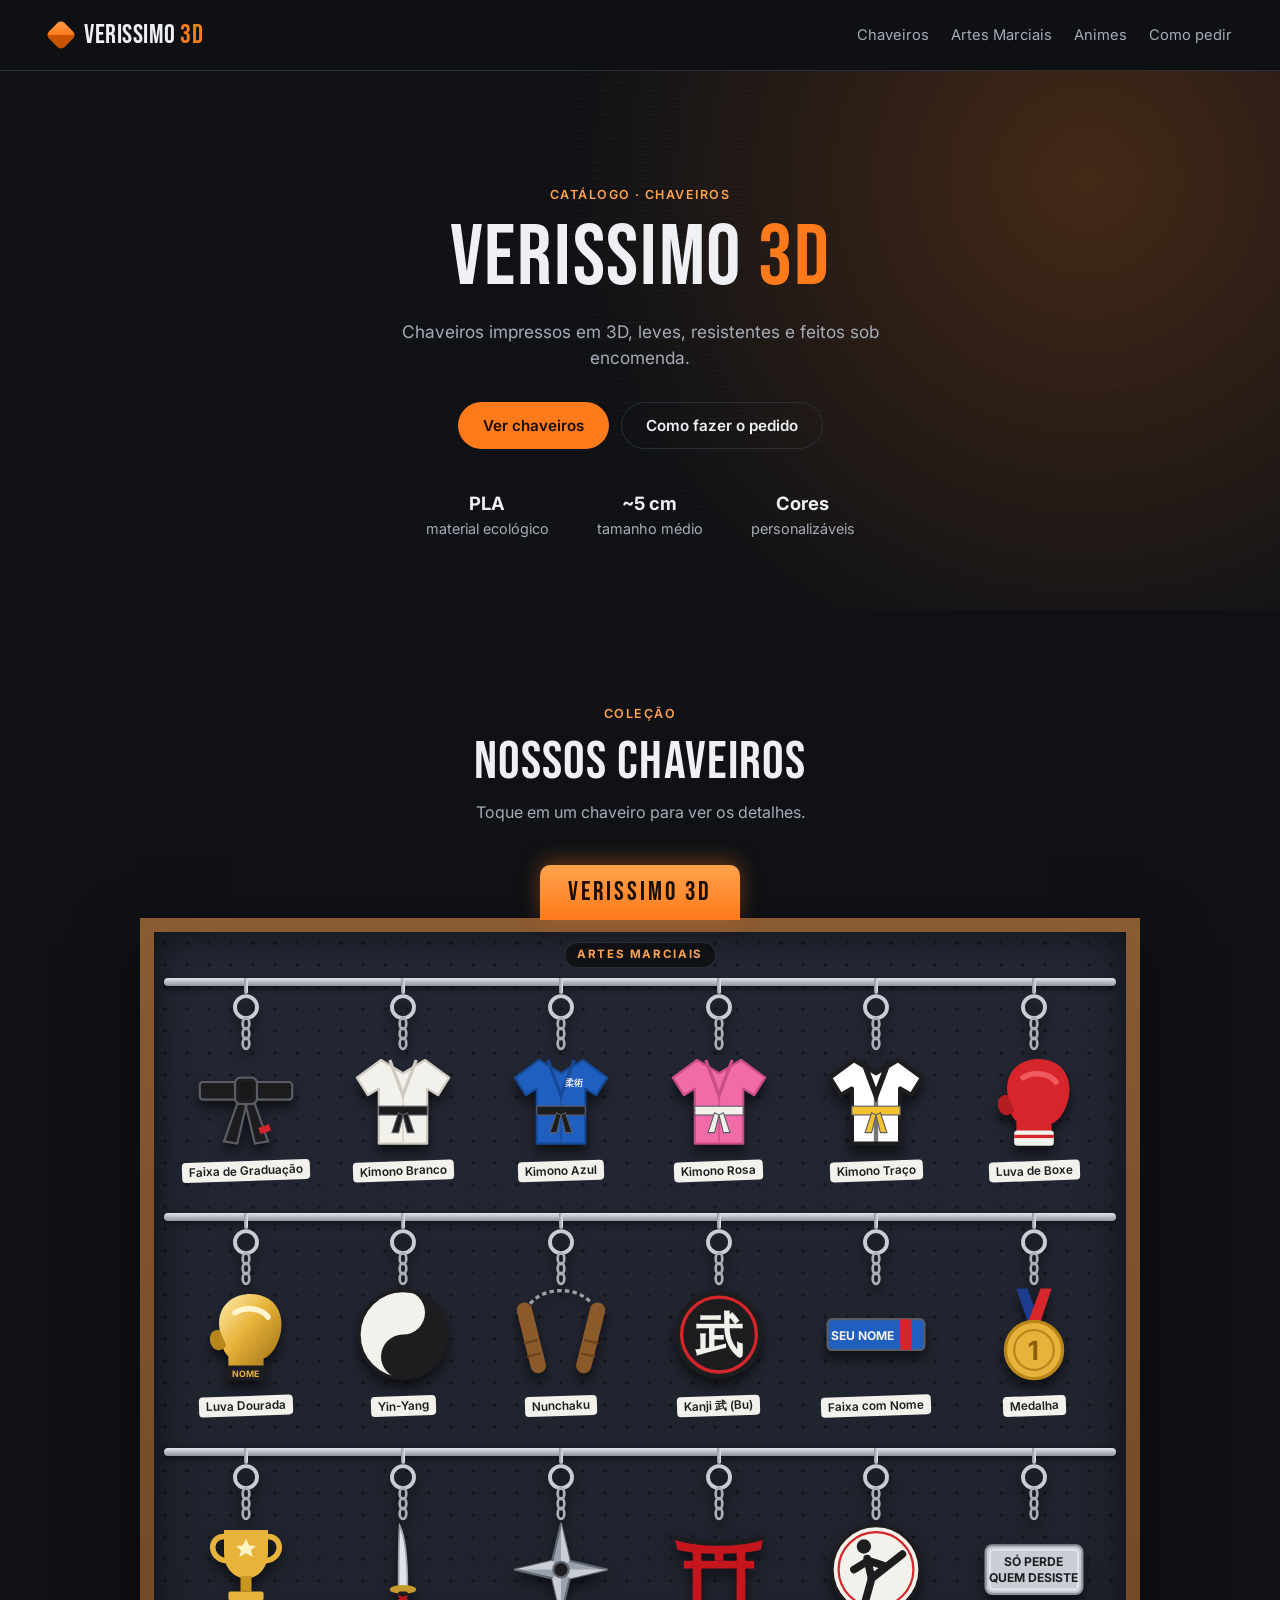
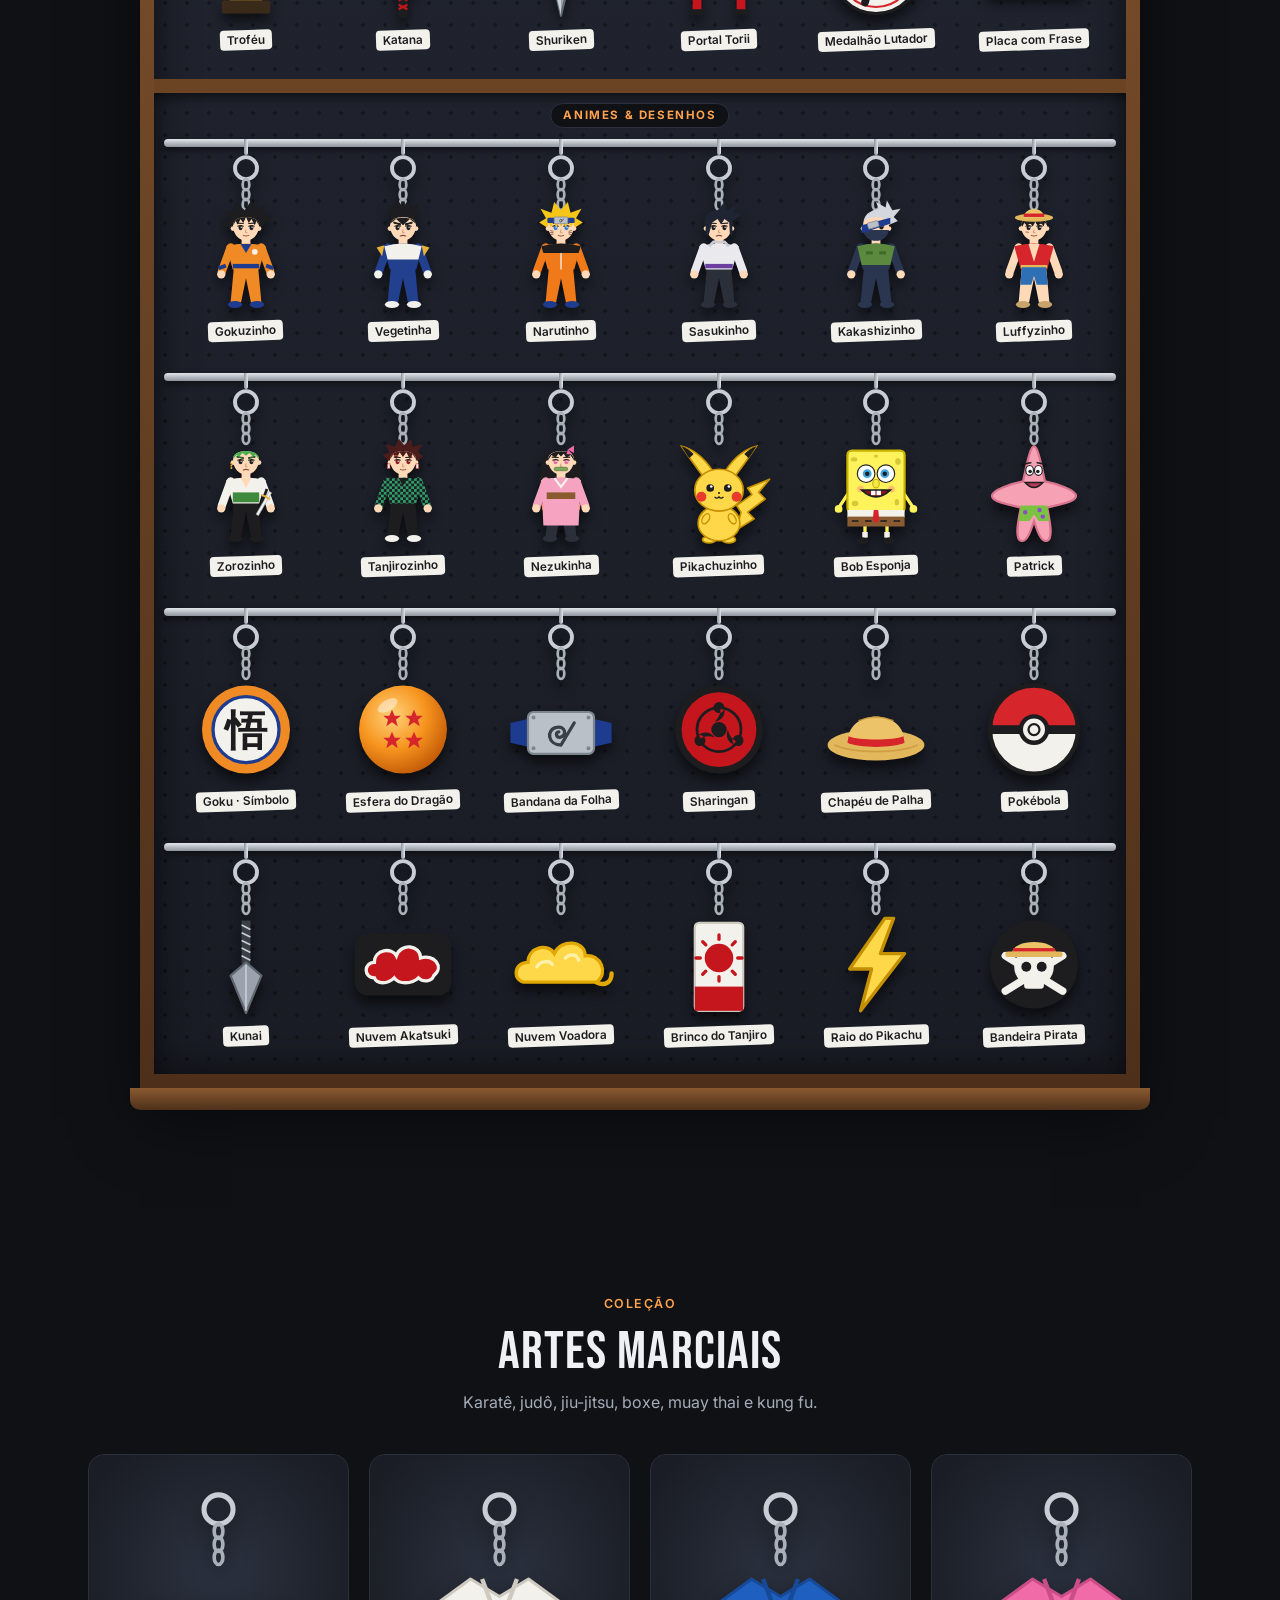
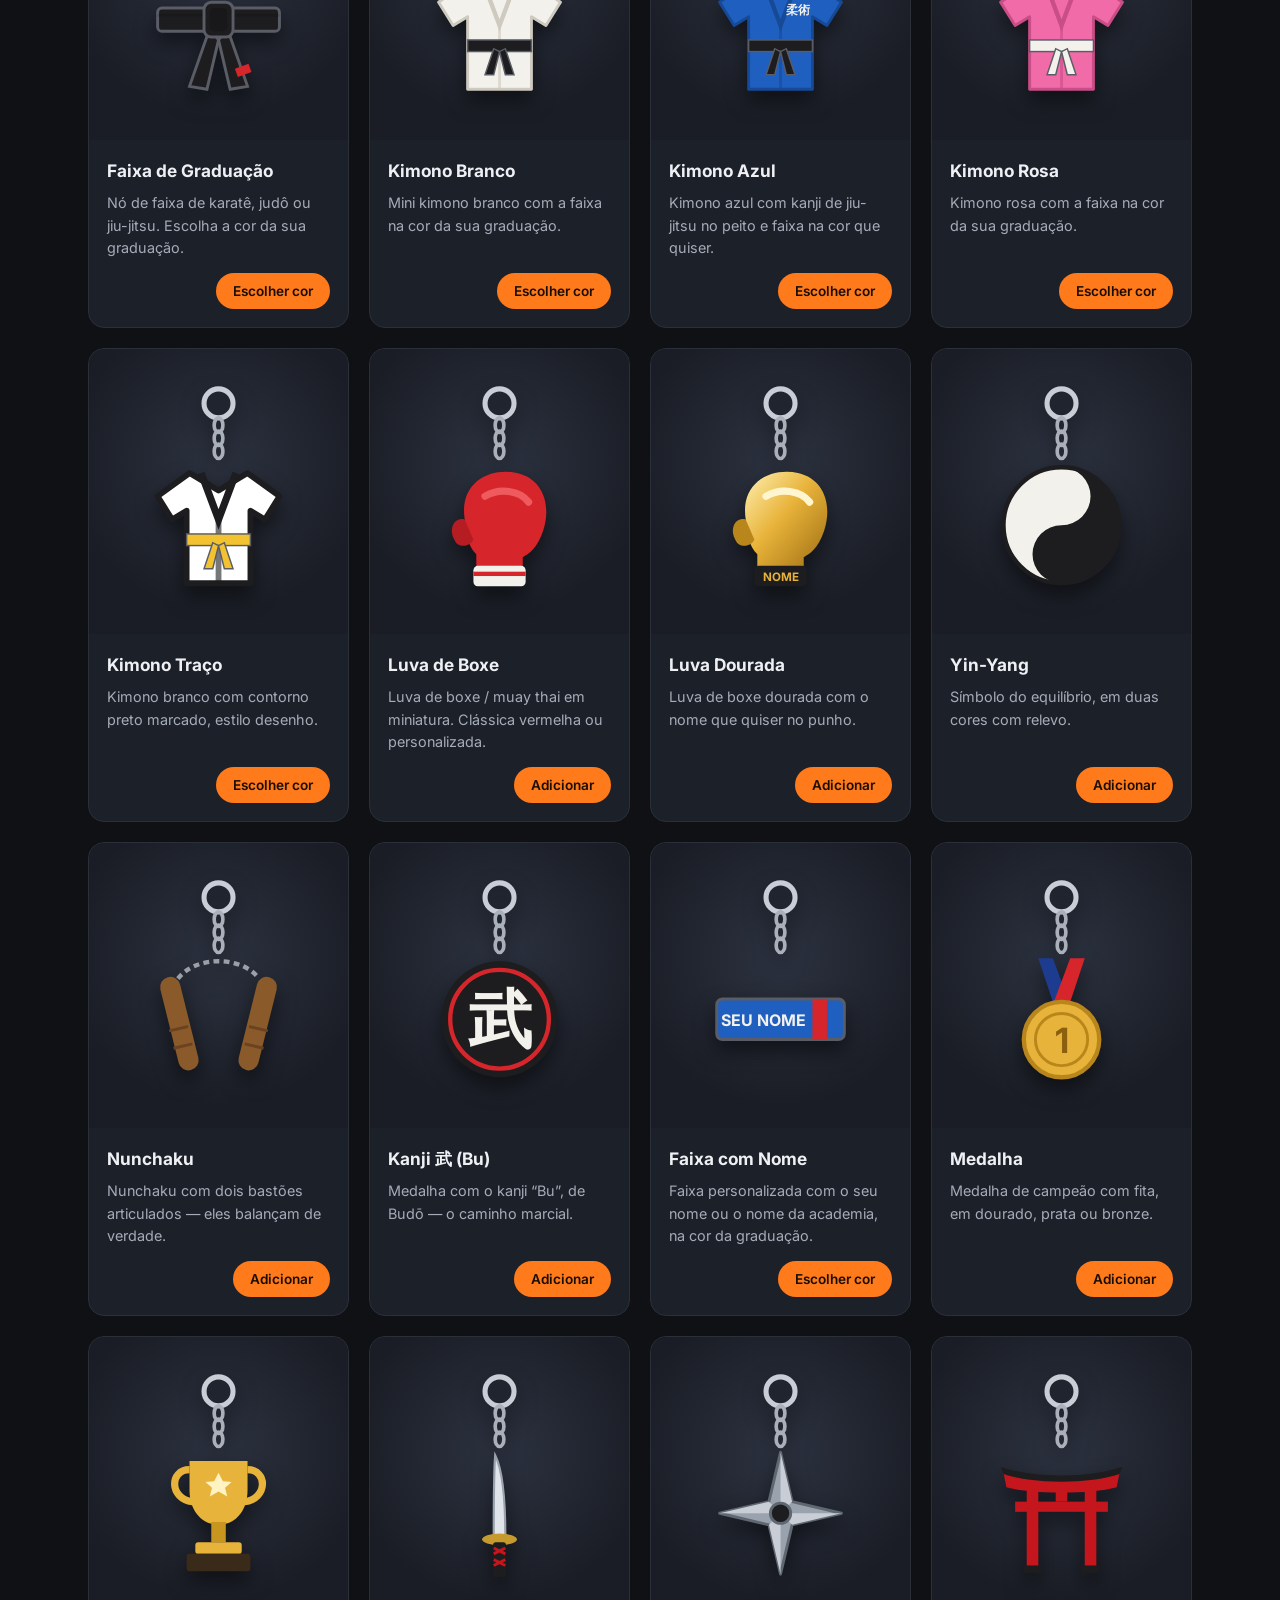
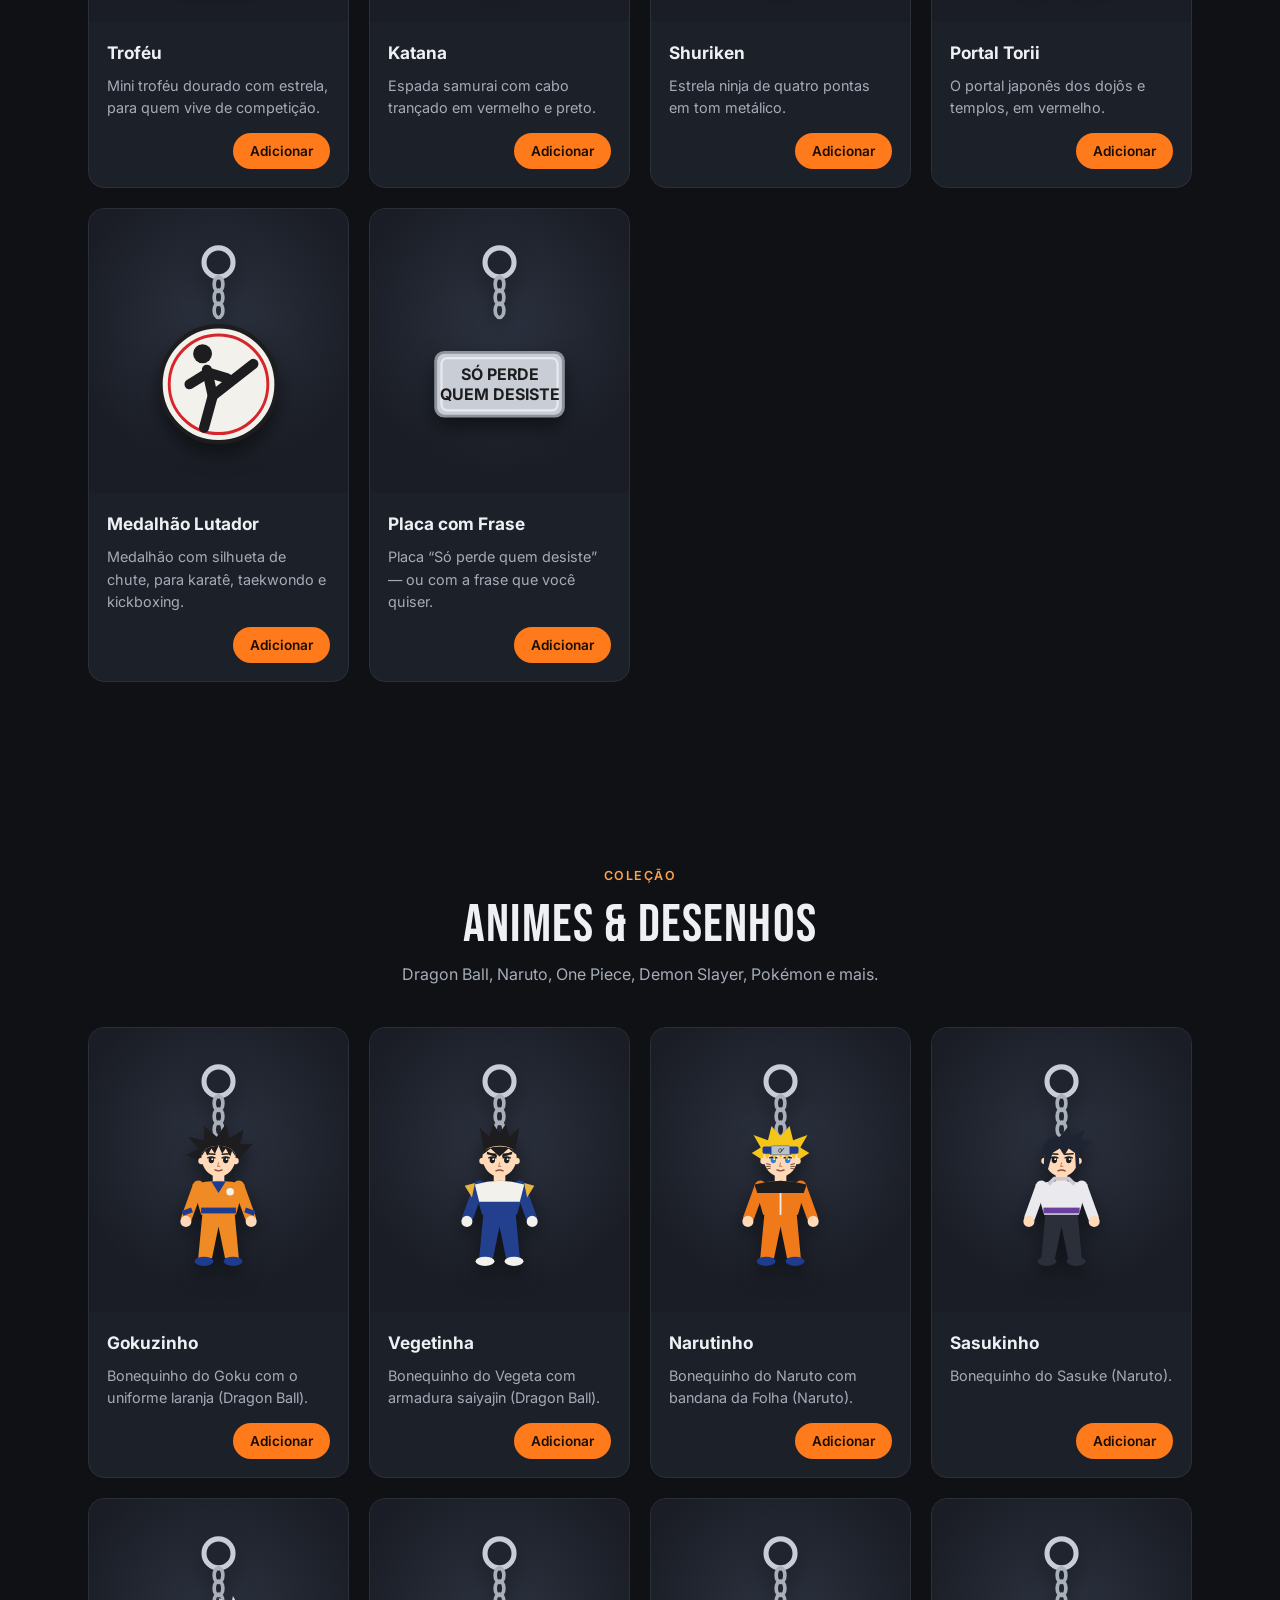
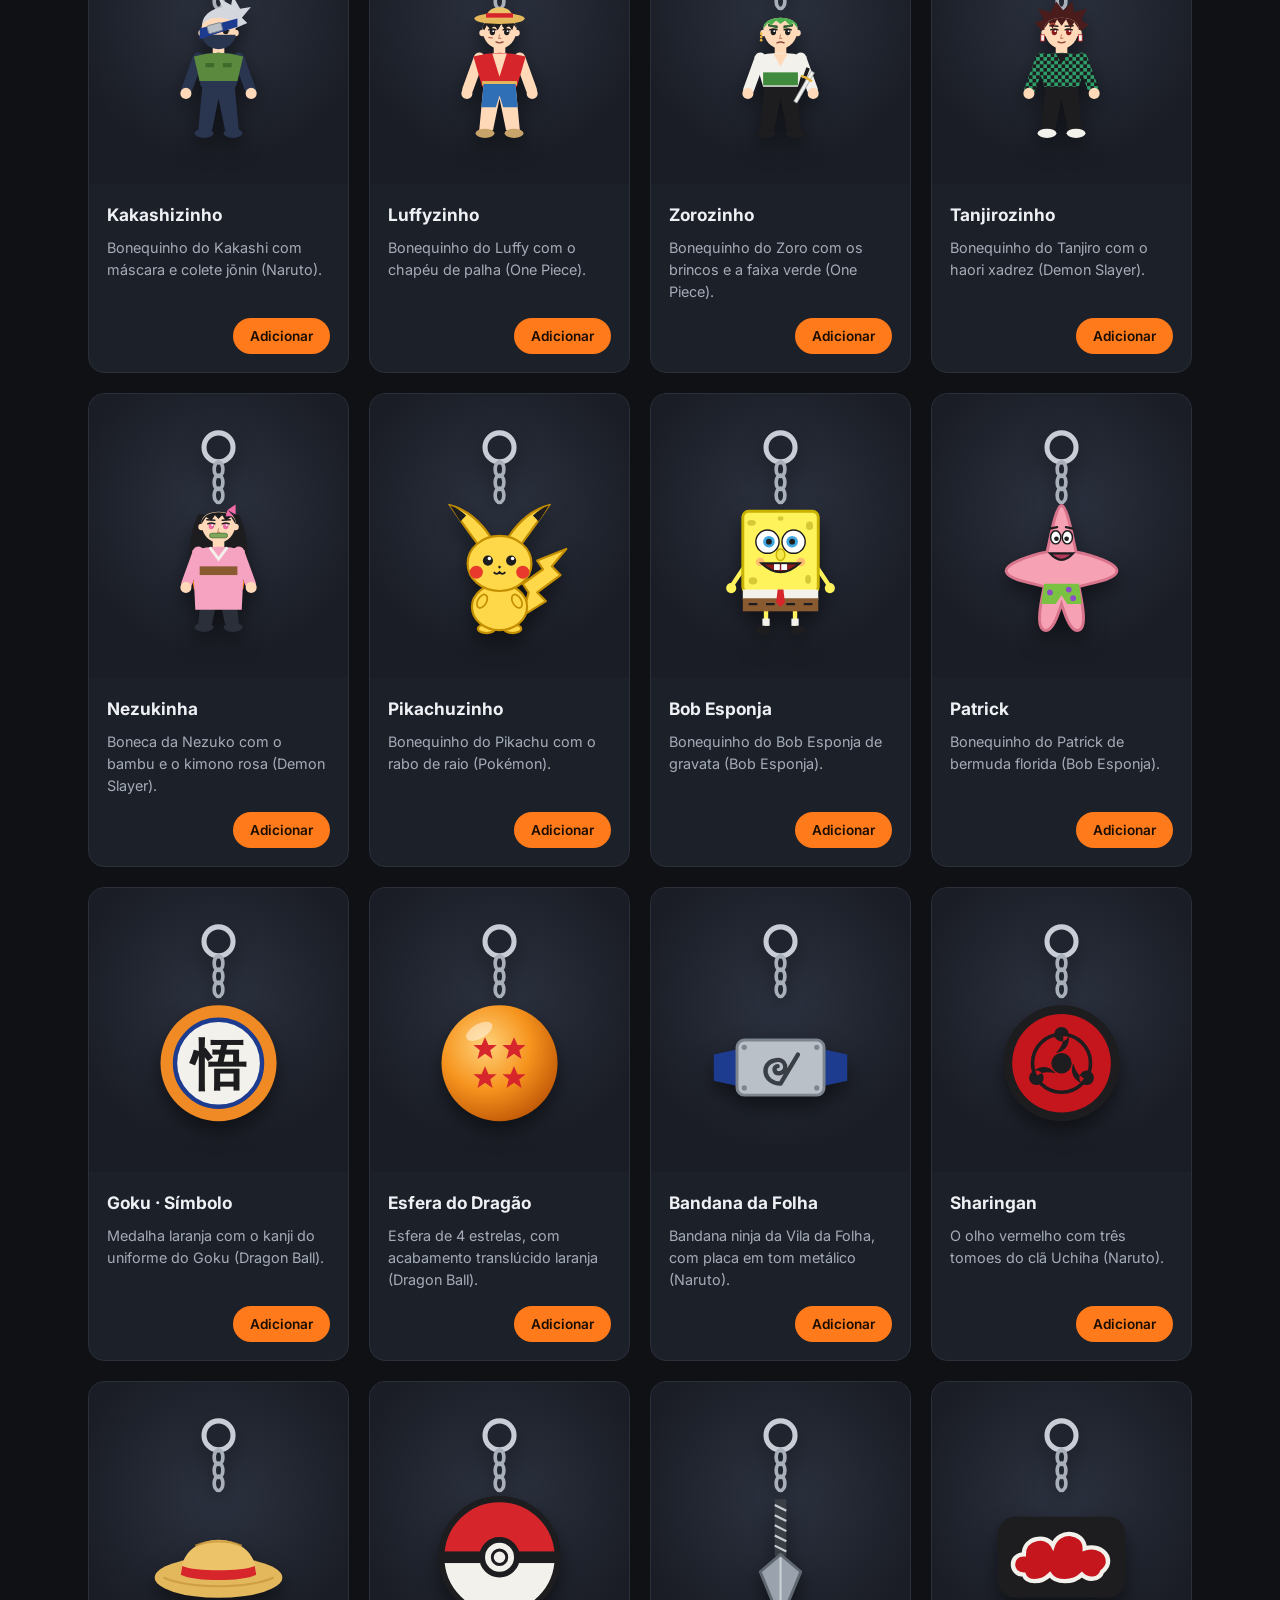
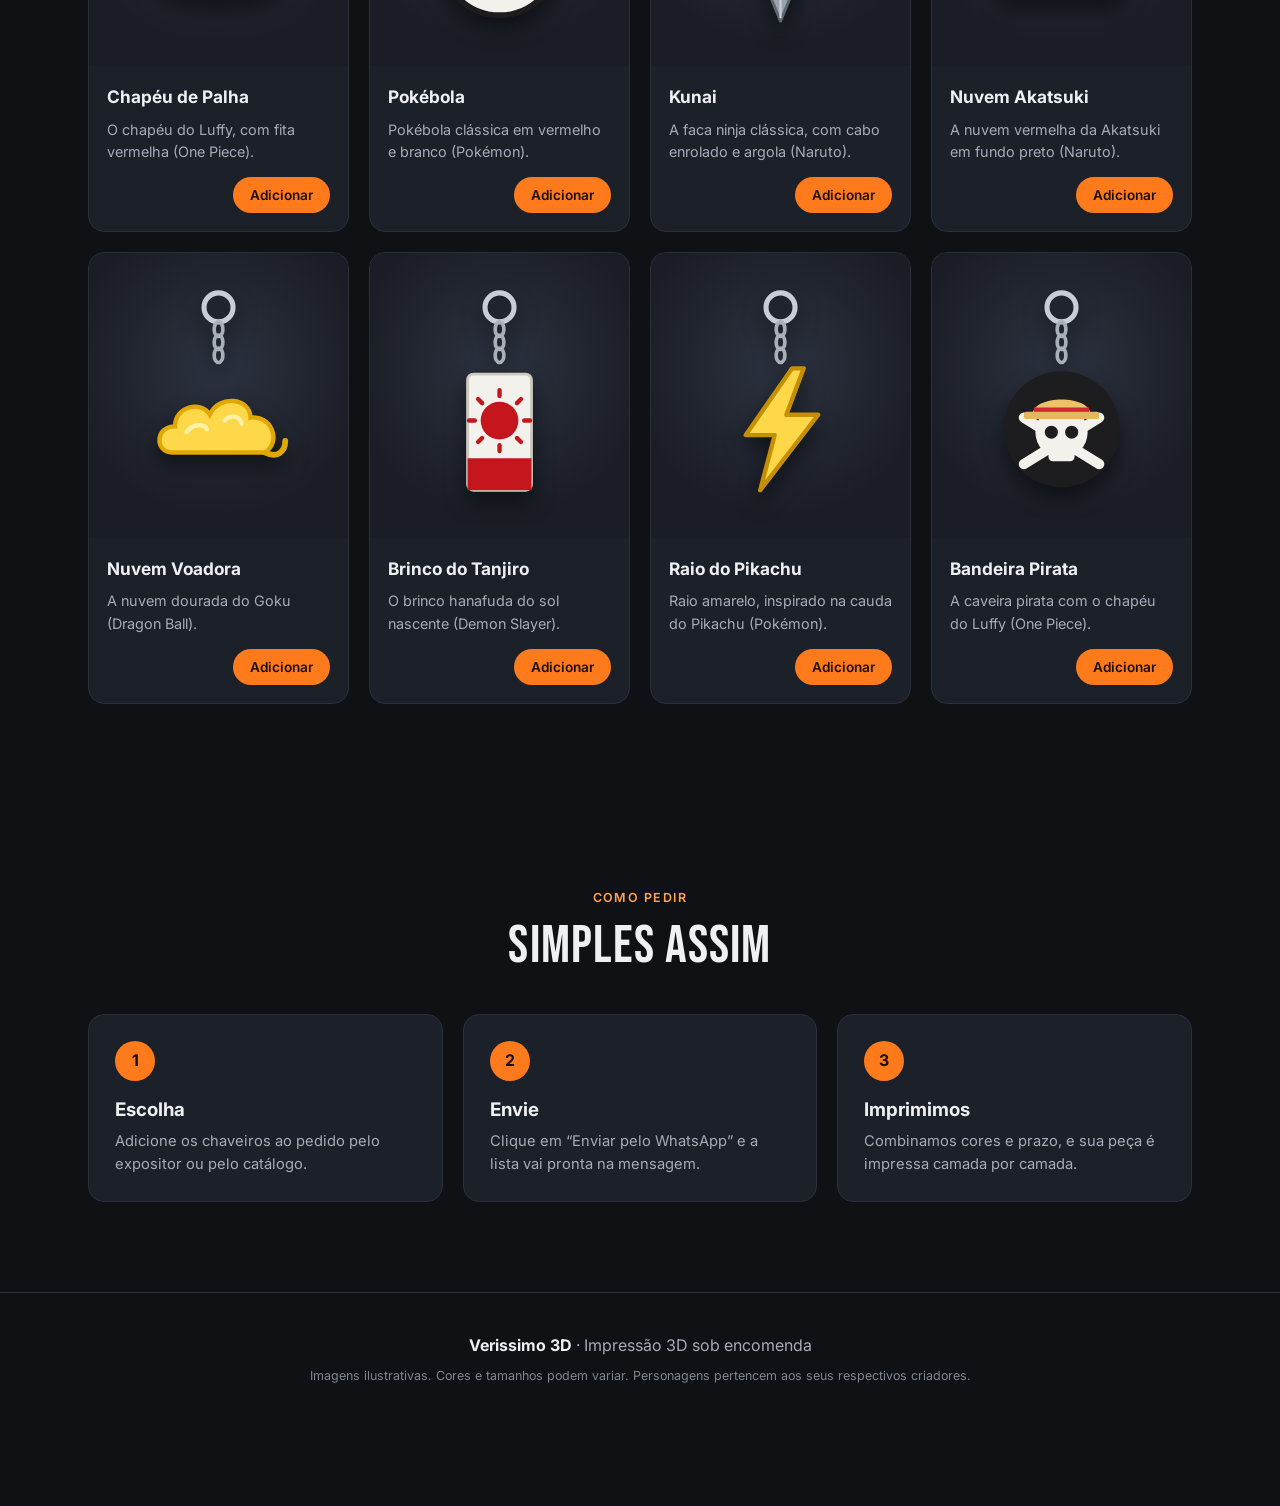
==== commit ac3d1fba: "Separa o catálogo por cliente e cria a rota /gustavo-campassi - Código compartilhado vai para assets" ====
--- a/index.html
+++ b/index.html
@@ -4,129 +4,20 @@
 <meta charset="UTF-8">
 <meta name="viewport" content="width=device-width, initial-scale=1.0">
 <title>Verissimo 3D · Catálogo de Chaveiros</title>
-<meta name="description" content="Catálogo de chaveiros impressos em 3D pela Verissimo 3D: artes marciais, animes e desenhos.">
+<meta name="description" content="Catálogo de chaveiros impressos em 3D pela Verissimo 3D.">
 <link rel="preconnect" href="https://fonts.googleapis.com">
 <link rel="preconnect" href="https://fonts.gstatic.com" crossorigin>
 <link href="https://fonts.googleapis.com/css2?family=Bebas+Neue&family=Inter:wght@400;500;600;700&display=swap" rel="stylesheet">
-<link rel="stylesheet" href="style.css">
+<link rel="stylesheet" href="assets/style.css">
 </head>
 <body>
-
-<header class="topo">
-  <a class="logo" href="#inicio">
-    <span class="logo-cubo" aria-hidden="true"></span>
-    <span>Verissimo <b>3D</b></span>
-  </a>
-  <nav>
-    <a href="#expositor">Chaveiros</a>
-    <a href="#artes-marciais">Artes Marciais</a>
-    <a href="#animes">Animes</a>
-    <a href="#como-funciona">Como pedir</a>
-  </nav>
-</header>
-
-<section class="hero" id="inicio">
-  <div class="hero-texto">
-    <p class="selo">Catálogo · Chaveiros</p>
-    <h1>Verissimo <span>3D</span></h1>
-    <p class="hero-sub">Chaveiros impressos em 3D, leves, resistentes e feitos sob encomenda.</p>
-    <div class="hero-acoes">
-      <a class="btn btn-primario" href="#expositor">Ver chaveiros</a>
-      <a class="btn btn-secundario" href="#como-funciona">Como fazer o pedido</a>
-    </div>
-    <ul class="hero-info">
-      <li><b>PLA</b> material ecológico</li>
-      <li><b>~5 cm</b> tamanho médio</li>
-      <li><b>Cores</b> personalizáveis</li>
-    </ul>
-  </div>
-</section>
-
-<!-- EXPOSITOR DE DOIS ANDARES -->
-<section class="secao" id="expositor">
-  <div class="secao-cabecalho">
-    <p class="selo">Coleção</p>
-    <h2>Nossos chaveiros</h2>
-    <p>Toque em um chaveiro para ver os detalhes.</p>
-  </div>
-
-  <div class="expositor">
-    <div class="expositor-placa">VERISSIMO 3D</div>
-    <div class="expositor-corpo">
-      <div class="andar">
-        <span class="andar-rotulo">Artes Marciais</span>
-        <div id="andar-cima"></div>
-      </div>
-      <div class="andar">
-        <span class="andar-rotulo">Animes &amp; Desenhos</span>
-        <div id="andar-baixo"></div>
-      </div>
-    </div>
-    <div class="expositor-base"></div>
-  </div>
-</section>
-
-<section class="secao" id="artes-marciais">
-  <div class="secao-cabecalho">
-    <p class="selo">Coleção</p>
-    <h2>Artes Marciais</h2>
-    <p>Karatê, judô, jiu-jitsu, boxe, muay thai e kung fu.</p>
-  </div>
-  <div class="grade" id="grade-artes"></div>
-</section>
-
-<section class="secao" id="animes">
-  <div class="secao-cabecalho">
-    <p class="selo">Coleção</p>
-    <h2>Animes &amp; Desenhos</h2>
-    <p>Dragon Ball, Naruto, One Piece, Demon Slayer, Pokémon e mais.</p>
-  </div>
-  <div class="grade" id="grade-animes"></div>
-</section>
-
-<section class="secao" id="como-funciona">
-  <div class="secao-cabecalho">
-    <p class="selo">Como pedir</p>
-    <h2>Simples assim</h2>
-  </div>
-  <ol class="passos">
-    <li><span>1</span><h3>Escolha</h3><p>Adicione os chaveiros ao pedido pelo expositor ou pelo catálogo.</p></li>
-    <li><span>2</span><h3>Envie</h3><p>Clique em “Enviar pelo WhatsApp” e a lista vai pronta na mensagem.</p></li>
-    <li><span>3</span><h3>Imprimimos</h3><p>Combinamos cores e prazo, e sua peça é impressa camada por camada.</p></li>
-  </ol>
-</section>
-
-<footer class="rodape">
-  <p><b>Verissimo 3D</b> · Impressão 3D sob encomenda</p>
-  <p class="rodape-pequeno">Imagens ilustrativas. Cores e tamanhos podem variar. Personagens pertencem aos seus respectivos criadores.</p>
-</footer>
-
-<!-- Barra do pedido -->
-<div class="pedido" id="pedido" hidden>
-  <div class="pedido-resumo">
-    <b id="pedido-qtd">0 itens</b>
-    <span>no seu pedido</span>
-  </div>
-  <button class="btn btn-secundario btn-pequeno" id="pedido-limpar" type="button">Limpar</button>
-  <a class="btn btn-primario btn-pequeno" id="pedido-enviar" target="_blank" rel="noopener">Enviar pelo WhatsApp</a>
-</div>
-
-<!-- Detalhe do produto -->
-<dialog class="modal" id="modal">
-  <button class="modal-fechar" id="modal-fechar" type="button" aria-label="Fechar">×</button>
-  <div class="modal-imagem" id="modal-imagem"></div>
-  <div class="modal-texto">
-    <p class="selo" id="modal-categoria"></p>
-    <h3 id="modal-nome"></h3>
-    <p id="modal-descricao"></p>
-    <div class="cores" id="modal-cores" hidden></div>
-    <button class="btn btn-primario" id="modal-adicionar" type="button">Adicionar ao pedido</button>
-  </div>
-</dialog>
-
-<div class="aviso" id="aviso" role="status"></div>
-
-<script src="produtos.js"></script>
-<script src="app.js"></script>
+<script>
+// Catálogo geral da loja: todas as categorias
+const CATALOGO = {
+  andares: ["artes-marciais", "animes"],
+};
+</script>
+<script src="assets/produtos.js"></script>
+<script src="assets/app.js"></script>
 </body>
 </html>
--- a/assets/style.css
+++ b/assets/style.css
@@ -0,0 +1,242 @@
+:root {
+  --fundo: #0f1115;
+  --fundo-2: #171a21;
+  --cartao: #1c2029;
+  --borda: #2a2f3a;
+  --texto: #eef0f4;
+  --texto-2: #a5acb8;
+  --laranja: #ff7a1a;
+  --laranja-2: #ffa24d;
+  --madeira: #6b4424;
+  --madeira-2: #8a5a31;
+  --madeira-3: #4e301a;
+  --raio: 16px;
+}
+
+* { box-sizing: border-box; margin: 0; padding: 0; }
+html { scroll-behavior: smooth; }
+body {
+  background: var(--fundo);
+  color: var(--texto);
+  font-family: "Inter", system-ui, sans-serif;
+  line-height: 1.55;
+  overflow-x: hidden;
+}
+a { color: inherit; text-decoration: none; }
+h1, h2, .logo, .expositor-placa { font-family: "Bebas Neue", Impact, sans-serif; letter-spacing: .02em; font-weight: 400; }
+
+/* ---------- Topo ---------- */
+.topo {
+  position: sticky; top: 0; z-index: 20;
+  display: flex; align-items: center; justify-content: space-between; gap: 16px;
+  padding: 14px clamp(16px, 4vw, 48px);
+  background: rgba(15, 17, 21, .85);
+  backdrop-filter: blur(10px);
+  border-bottom: 1px solid var(--borda);
+}
+.logo { display: flex; align-items: center; gap: 10px; font-size: 1.7rem; }
+.logo b { color: var(--laranja); font-weight: 400; }
+.logo-cubo {
+  width: 26px; height: 26px; border-radius: 6px;
+  background: linear-gradient(135deg, var(--laranja-2), var(--laranja) 50%, #c95300 50%);
+  transform: rotate(45deg) scale(.85);
+}
+.topo nav { display: flex; gap: 22px; font-size: .92rem; color: var(--texto-2); }
+.topo nav a:hover { color: var(--texto); }
+
+/* ---------- Hero ---------- */
+.hero {
+  padding: clamp(56px, 10vw, 110px) clamp(16px, 4vw, 48px) clamp(40px, 6vw, 70px);
+  background:
+    radial-gradient(circle at 85% 20%, rgba(255, 122, 26, .22), transparent 45%),
+    repeating-linear-gradient(0deg, transparent 0 7px, rgba(255, 255, 255, .025) 7px 8px);
+}
+.hero-texto { max-width: 760px; margin: 0 auto; text-align: center; }
+.selo {
+  display: inline-block; font-size: .78rem; font-weight: 600; letter-spacing: .12em; text-transform: uppercase;
+  color: var(--laranja-2); margin-bottom: 12px;
+}
+.hero h1 { font-size: clamp(2.8rem, 8vw, 5.4rem); line-height: .95; }
+.hero h1 span { color: var(--laranja); }
+.hero-sub { margin: 20px auto 0; max-width: 560px; color: var(--texto-2); font-size: 1.08rem; }
+.hero-sub b { color: var(--texto); }
+.hero-acoes { display: flex; gap: 12px; justify-content: center; flex-wrap: wrap; margin-top: 30px; }
+.hero-info { list-style: none; display: flex; justify-content: center; gap: clamp(16px, 5vw, 48px); flex-wrap: wrap; margin-top: 40px; color: var(--texto-2); font-size: .9rem; }
+.hero-info b { display: block; color: var(--texto); font-size: 1.15rem; }
+
+/* ---------- Botões ---------- */
+.btn {
+  display: inline-flex; align-items: center; justify-content: center;
+  padding: 13px 24px; border-radius: 999px; border: 1px solid transparent;
+  font: 600 .95rem "Inter", sans-serif; cursor: pointer; transition: transform .15s, background .15s;
+}
+.btn:hover { transform: translateY(-2px); }
+.btn-primario { background: var(--laranja); color: #1a0d02; }
+.btn-primario:hover { background: var(--laranja-2); }
+.btn-secundario { background: transparent; color: var(--texto); border-color: var(--borda); }
+.btn-secundario:hover { border-color: var(--texto-2); }
+.btn-pequeno { padding: 9px 16px; font-size: .85rem; }
+
+/* ---------- Seções ---------- */
+.secao { padding: clamp(56px, 8vw, 90px) clamp(16px, 4vw, 48px); max-width: 1200px; margin: 0 auto; }
+.secao-cabecalho { text-align: center; margin-bottom: 40px; }
+.secao-cabecalho h2 { font-size: clamp(2.2rem, 5vw, 3.4rem); line-height: 1; }
+.secao-cabecalho p:not(.selo) { color: var(--texto-2); margin-top: 10px; }
+
+/* ---------- Expositor ---------- */
+.expositor { max-width: 1000px; margin: 0 auto; position: relative; }
+.expositor-placa {
+  width: fit-content; margin: 0 auto -2px; position: relative; z-index: 2;
+  padding: 8px 28px; border-radius: 10px 10px 0 0;
+  background: linear-gradient(var(--laranja-2), var(--laranja));
+  color: #1a0d02; font-size: 1.6rem; letter-spacing: .12em;
+  box-shadow: 0 -4px 20px rgba(255, 122, 26, .35);
+}
+.expositor-corpo {
+  border: 14px solid var(--madeira);
+  border-image: linear-gradient(var(--madeira-2), var(--madeira-3)) 1;
+  background:
+    radial-gradient(circle, rgba(0, 0, 0, .35) 1.5px, transparent 2px) 0 0 / 22px 22px,
+    linear-gradient(#232733, #191c24);
+  box-shadow: inset 0 0 40px rgba(0, 0, 0, .6), 0 30px 60px rgba(0, 0, 0, .5);
+}
+.andar { position: relative; padding: 46px 16px 22px; }
+.andar + .andar { border-top: 14px solid var(--madeira); box-shadow: inset 0 10px 14px -8px rgba(0, 0, 0, .7); }
+.andar-rotulo {
+  position: absolute; top: 10px; left: 50%; transform: translateX(-50%);
+  white-space: nowrap; font-size: .72rem; font-weight: 700; letter-spacing: .14em; text-transform: uppercase;
+  background: var(--fundo); border: 1px solid var(--borda); color: var(--laranja-2);
+  padding: 3px 12px; border-radius: 999px;
+}
+.fileira { position: relative; }
+.fileira + .fileira { margin-top: 26px; }
+.barra {
+  position: absolute; left: -6px; right: -6px; top: 0; height: 8px; border-radius: 4px;
+  background: linear-gradient(#e2e6ec, #8d939c);
+  box-shadow: 0 3px 6px rgba(0, 0, 0, .5);
+}
+.ganchos { display: grid; grid-template-columns: repeat(6, 1fr); gap: 6px; position: relative; }
+.gancho {
+  background: none; border: 0; color: inherit; cursor: pointer;
+  display: flex; flex-direction: column; align-items: center;
+  font: inherit; padding: 0 0 6px;
+}
+.pino { width: 4px; height: 16px; background: linear-gradient(90deg, #8d939c, #e2e6ec); border-radius: 0 0 2px 2px; }
+.pendente {
+  display: block; width: 100%; max-width: 110px;
+  transform-origin: 50% 2px;
+  animation: balanco 3.2s ease-in-out infinite;
+  animation-delay: calc(var(--atraso) * -1);
+  filter: drop-shadow(0 8px 6px rgba(0, 0, 0, .55));
+  transition: transform .2s;
+}
+.gancho:hover .pendente, .gancho:focus-visible .pendente { animation-play-state: paused; transform: scale(1.12); }
+.gancho:focus-visible { outline: 2px solid var(--laranja); outline-offset: 4px; border-radius: 8px; }
+.etiqueta {
+  margin-top: 6px; font-size: .74rem; font-weight: 600; text-align: center; line-height: 1.2;
+  background: #f3f1ec; color: #1d1d1f; padding: 3px 7px; border-radius: 4px;
+  transform: rotate(-2deg);
+}
+@keyframes balanco { 0%, 100% { transform: rotate(-4deg); } 50% { transform: rotate(4deg); } }
+.expositor-base {
+  height: 22px; margin: 0 -10px; border-radius: 0 0 10px 10px;
+  background: linear-gradient(var(--madeira-2), var(--madeira-3));
+}
+.chaveiro-svg { display: block; width: 100%; height: auto; overflow: visible; }
+
+/* ---------- Grade de produtos ---------- */
+.grade { display: grid; grid-template-columns: repeat(auto-fill, minmax(250px, 1fr)); gap: 20px; }
+.card {
+  background: var(--cartao); border: 1px solid var(--borda); border-radius: var(--raio);
+  overflow: hidden; display: flex; flex-direction: column; transition: transform .2s, border-color .2s;
+}
+.card:hover { transform: translateY(-4px); border-color: var(--laranja); }
+.card-imagem {
+  display: block; width: 100%; aspect-ratio: 1; border: 0; cursor: pointer; padding: 0;
+  background: radial-gradient(circle at 50% 40%, #2c3240, #1a1d25 70%);
+}
+.card-imagem img, .modal-imagem img { width: 100%; height: 100%; object-fit: cover; display: block; }
+.arte { width: 100%; height: 100%; display: grid; place-items: center; padding: 14% 22%; }
+.arte .chaveiro-svg { max-height: 100%; filter: drop-shadow(0 10px 10px rgba(0, 0, 0, .5)); }
+.card-corpo { padding: 18px; display: flex; flex-direction: column; gap: 8px; flex: 1; }
+.card-corpo h3 { font-size: 1.08rem; }
+.card-corpo p { color: var(--texto-2); font-size: .9rem; flex: 1; }
+.card-rodape { display: flex; align-items: center; justify-content: flex-end; gap: 10px; margin-top: 6px; }
+
+/* ---------- Passos ---------- */
+.passos { list-style: none; display: grid; grid-template-columns: repeat(auto-fit, minmax(220px, 1fr)); gap: 20px; }
+.passos li { background: var(--cartao); border: 1px solid var(--borda); border-radius: var(--raio); padding: 26px; }
+.passos span {
+  display: grid; place-items: center; width: 40px; height: 40px; border-radius: 50%;
+  background: var(--laranja); color: #1a0d02; font-weight: 700; margin-bottom: 14px;
+}
+.passos h3 { margin-bottom: 6px; }
+.passos p { color: var(--texto-2); font-size: .92rem; }
+
+/* ---------- Rodapé ---------- */
+.rodape { text-align: center; padding: 40px 16px 120px; border-top: 1px solid var(--borda); color: var(--texto-2); }
+.rodape b { color: var(--texto); }
+.rodape-pequeno { font-size: .78rem; margin-top: 8px; opacity: .75; }
+
+/* ---------- Barra de pedido ---------- */
+.pedido {
+  position: fixed; left: 50%; bottom: 16px; transform: translateX(-50%); z-index: 30;
+  width: min(560px, calc(100% - 32px));
+  display: flex; align-items: center; gap: 10px;
+  background: #fff; color: #111; border-radius: 999px; padding: 8px 8px 8px 22px;
+  box-shadow: 0 16px 40px rgba(0, 0, 0, .5);
+}
+.pedido[hidden] { display: none; }
+.pedido-resumo { flex: 1; display: flex; flex-direction: column; line-height: 1.2; font-size: .9rem; }
+.pedido-resumo span { color: #666; }
+.pedido .btn-secundario { color: #111; border-color: #ddd; }
+
+/* ---------- Modal ---------- */
+.modal {
+  margin: auto; border: 1px solid var(--borda); border-radius: 20px; background: var(--cartao); color: var(--texto);
+  width: min(760px, calc(100% - 32px)); padding: 0; overflow: hidden;
+}
+.modal[open] { display: grid; grid-template-columns: 1fr 1fr; }
+.modal::backdrop { background: rgba(0, 0, 0, .7); backdrop-filter: blur(3px); }
+.modal-imagem { aspect-ratio: 1; background: radial-gradient(circle at 50% 40%, #2c3240, #1a1d25 70%); }
+.modal-texto { padding: 30px; display: flex; flex-direction: column; gap: 12px; justify-content: center; }
+.modal-texto .selo { margin: 0; }
+.modal-texto h3 { font-size: 1.6rem; line-height: 1.1; }
+.modal-texto p:not(.selo) { color: var(--texto-2); }
+.cores-titulo { font-size: .88rem; color: var(--texto-2); margin-bottom: 8px; }
+.cores-titulo b { color: var(--texto); }
+.cores-lista { display: flex; flex-wrap: wrap; gap: 8px; }
+.cor { width: 28px; height: 28px; border-radius: 50%; border: 2px solid #5a5d66; cursor: pointer; }
+.cor[aria-pressed="true"] { outline: 2px solid var(--laranja); outline-offset: 2px; }
+.modal-fechar {
+  position: absolute; top: 10px; right: 12px; z-index: 2; width: 36px; height: 36px; border-radius: 50%;
+  border: 0; background: rgba(0, 0, 0, .4); color: #fff; font-size: 1.5rem; cursor: pointer;
+}
+
+/* ---------- Aviso ---------- */
+.aviso {
+  position: fixed; top: 80px; left: 50%; transform: translate(-50%, -20px); z-index: 40;
+  background: var(--laranja); color: #1a0d02; font-weight: 600; font-size: .9rem;
+  padding: 10px 18px; border-radius: 999px; opacity: 0; pointer-events: none; transition: .25s;
+}
+.aviso.visivel { opacity: 1; transform: translate(-50%, 0); }
+
+/* ---------- Responsivo ---------- */
+@media (max-width: 760px) {
+  .topo nav { display: none; }
+  .ganchos { grid-template-columns: repeat(3, 1fr); row-gap: 18px; }
+  .barra { display: none; }
+  .andar { padding-top: 48px; }
+  .expositor-corpo { border-width: 10px; }
+  .grade { grid-template-columns: repeat(2, 1fr); gap: 12px; }
+  .card-corpo { padding: 12px; }
+  .card-corpo p { font-size: .8rem; }
+  .card-rodape { flex-direction: column; align-items: stretch; }
+  .modal[open] { grid-template-columns: 1fr; }
+  .modal-imagem { aspect-ratio: 4 / 3; }
+  .modal-texto { padding: 22px; }
+}
+@media (prefers-reduced-motion: reduce) {
+  .pendente { animation: none; }
+  html { scroll-behavior: auto; }
+}
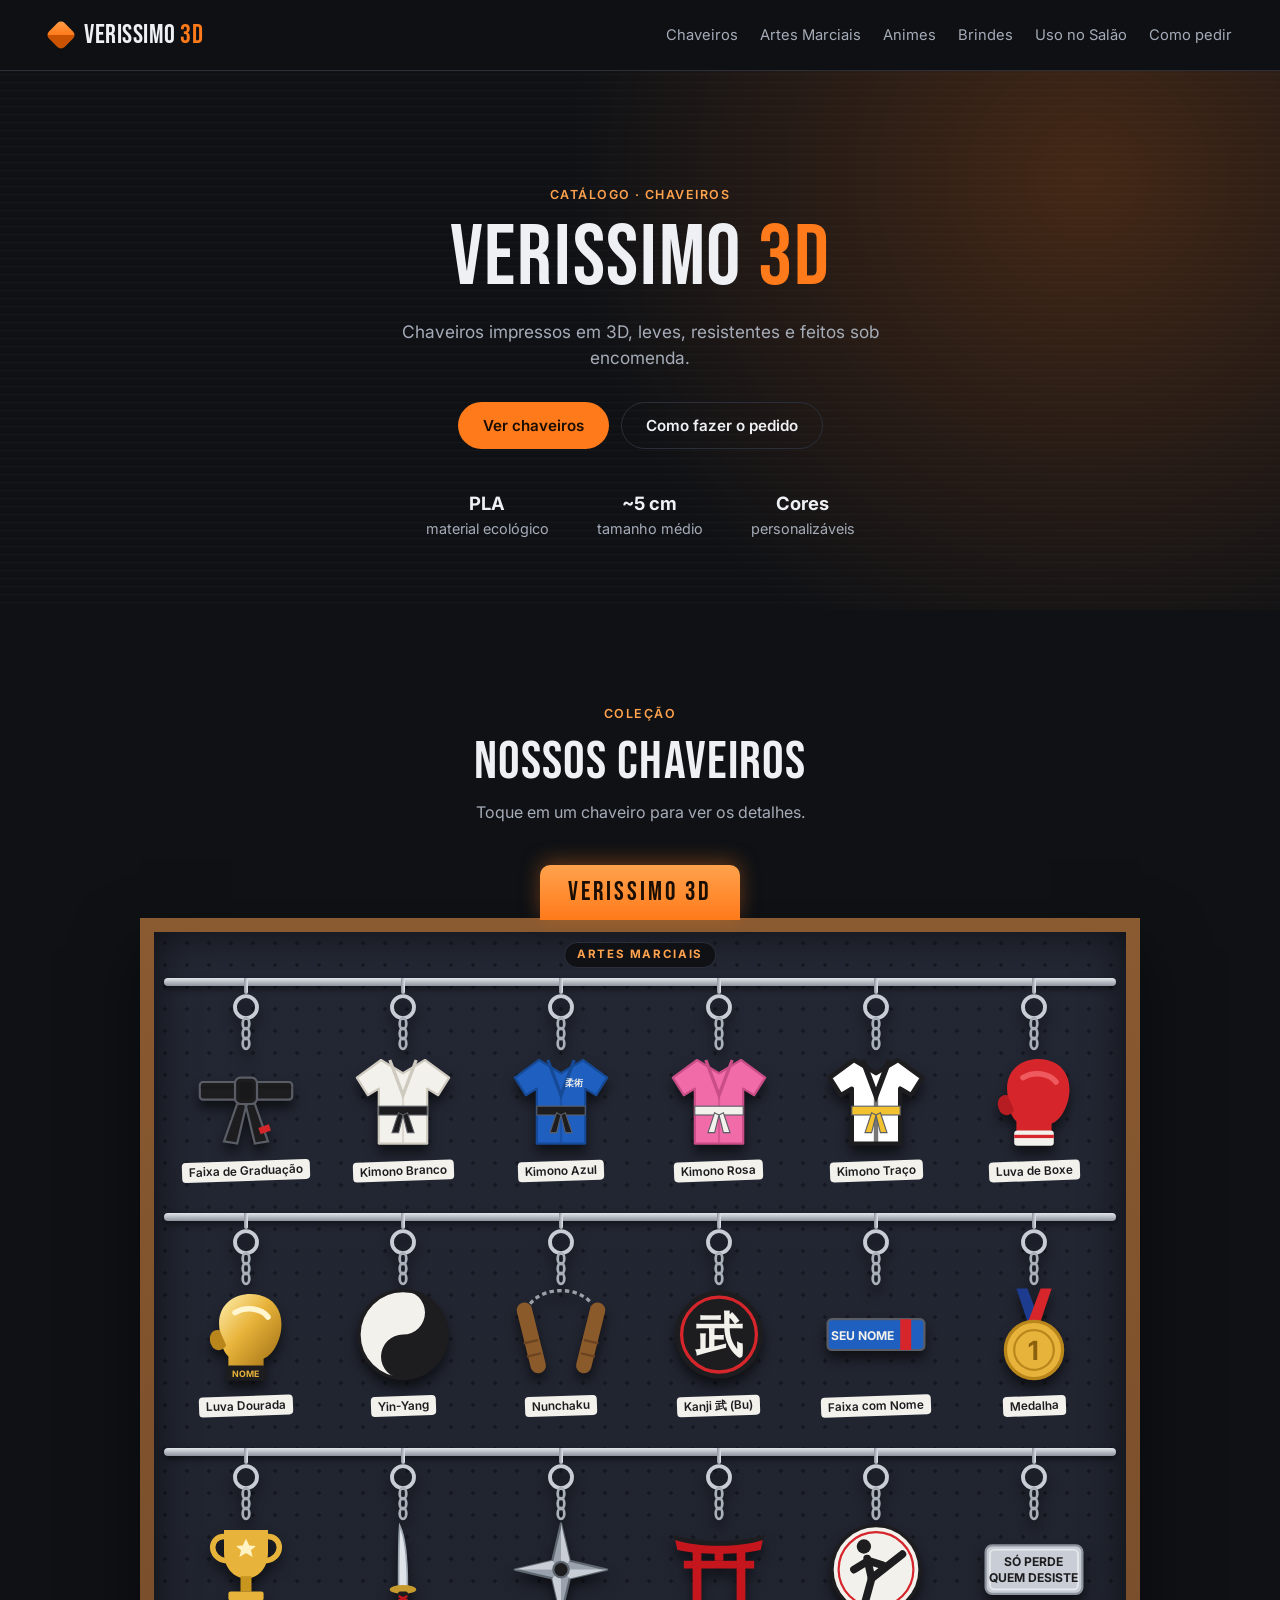
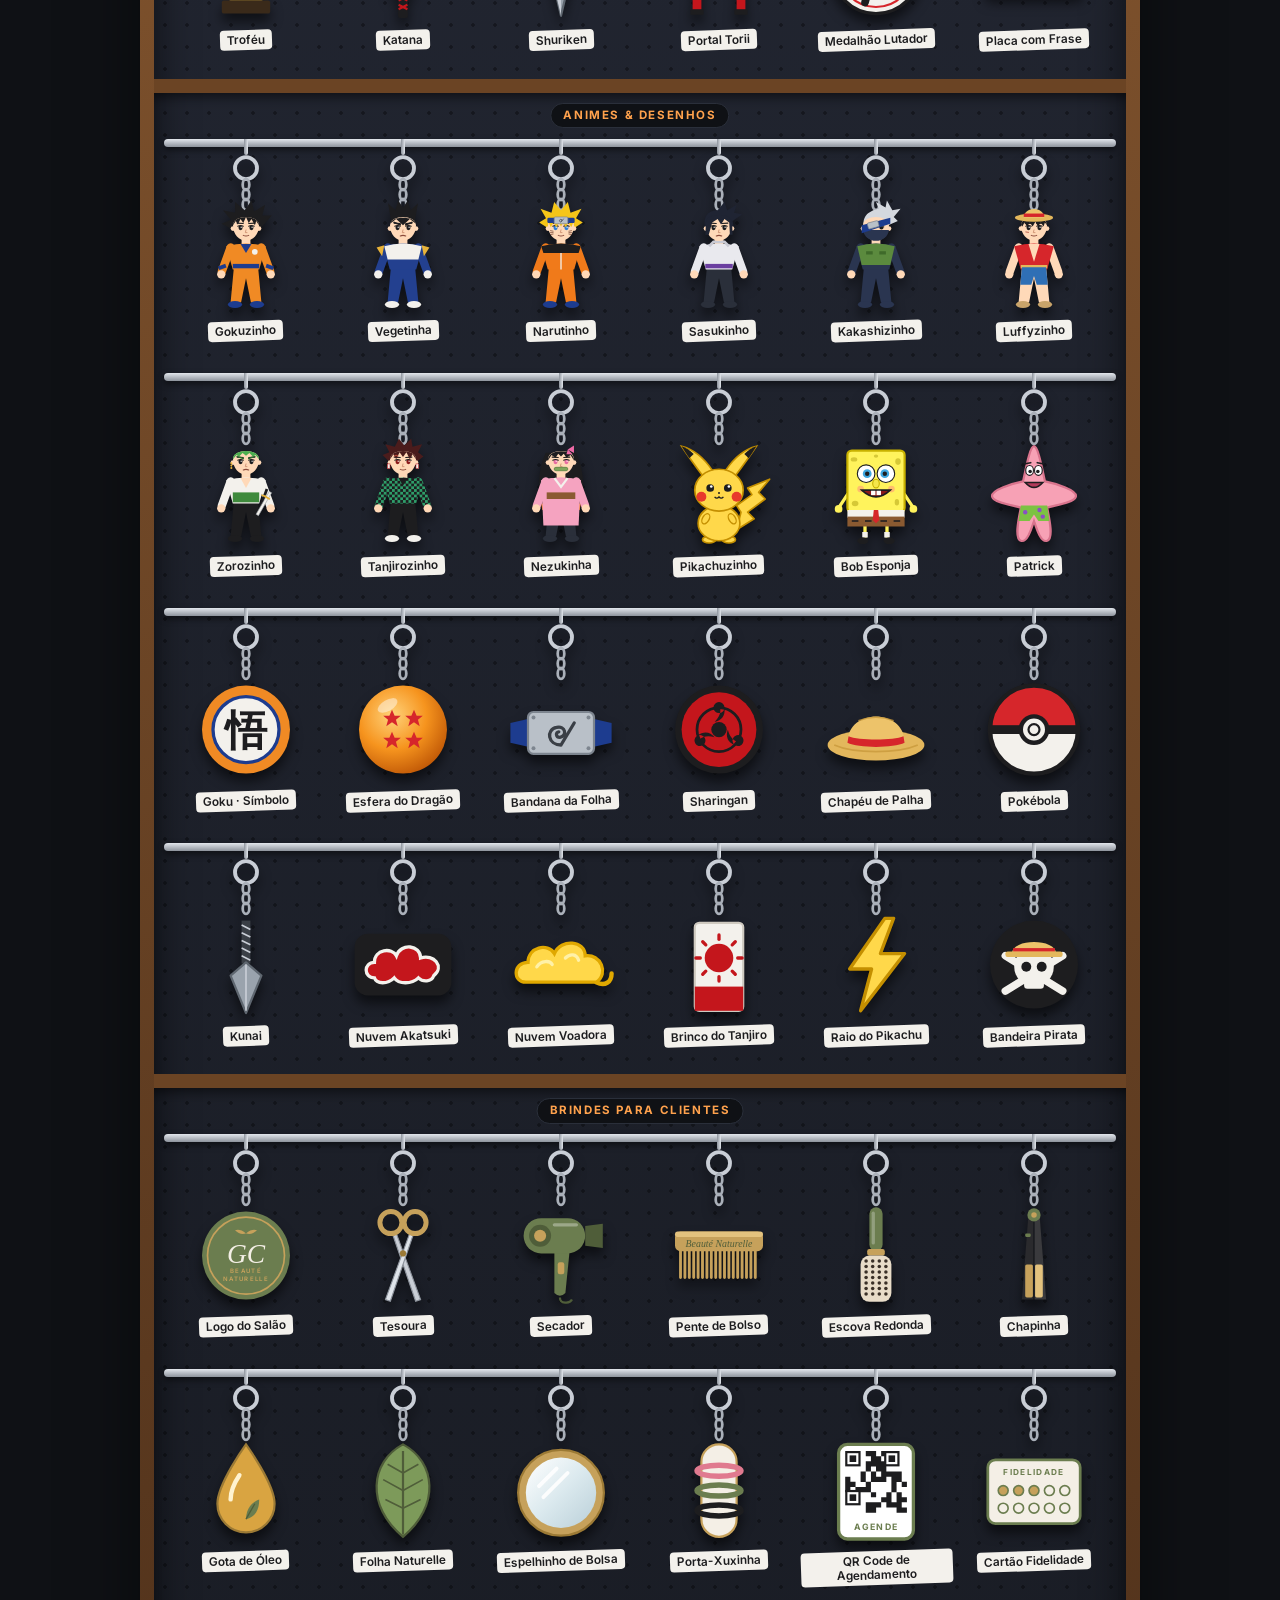
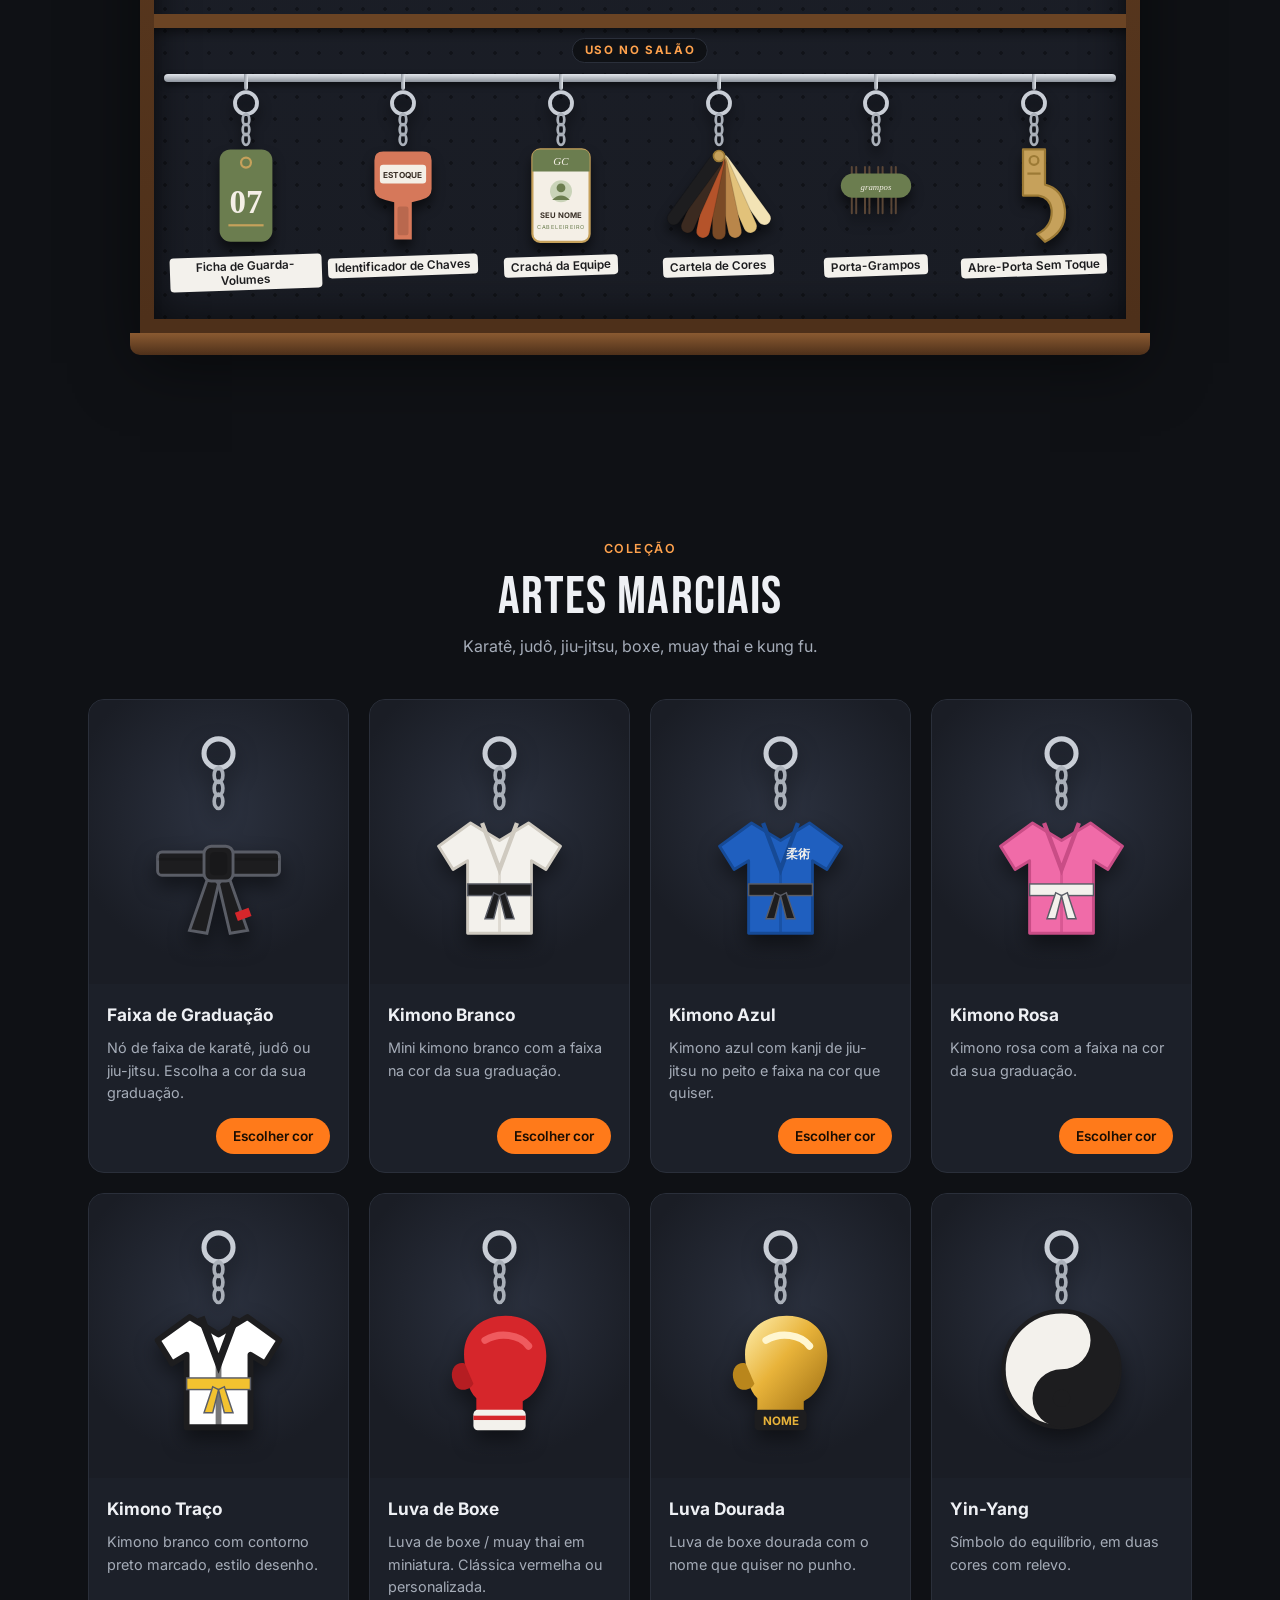
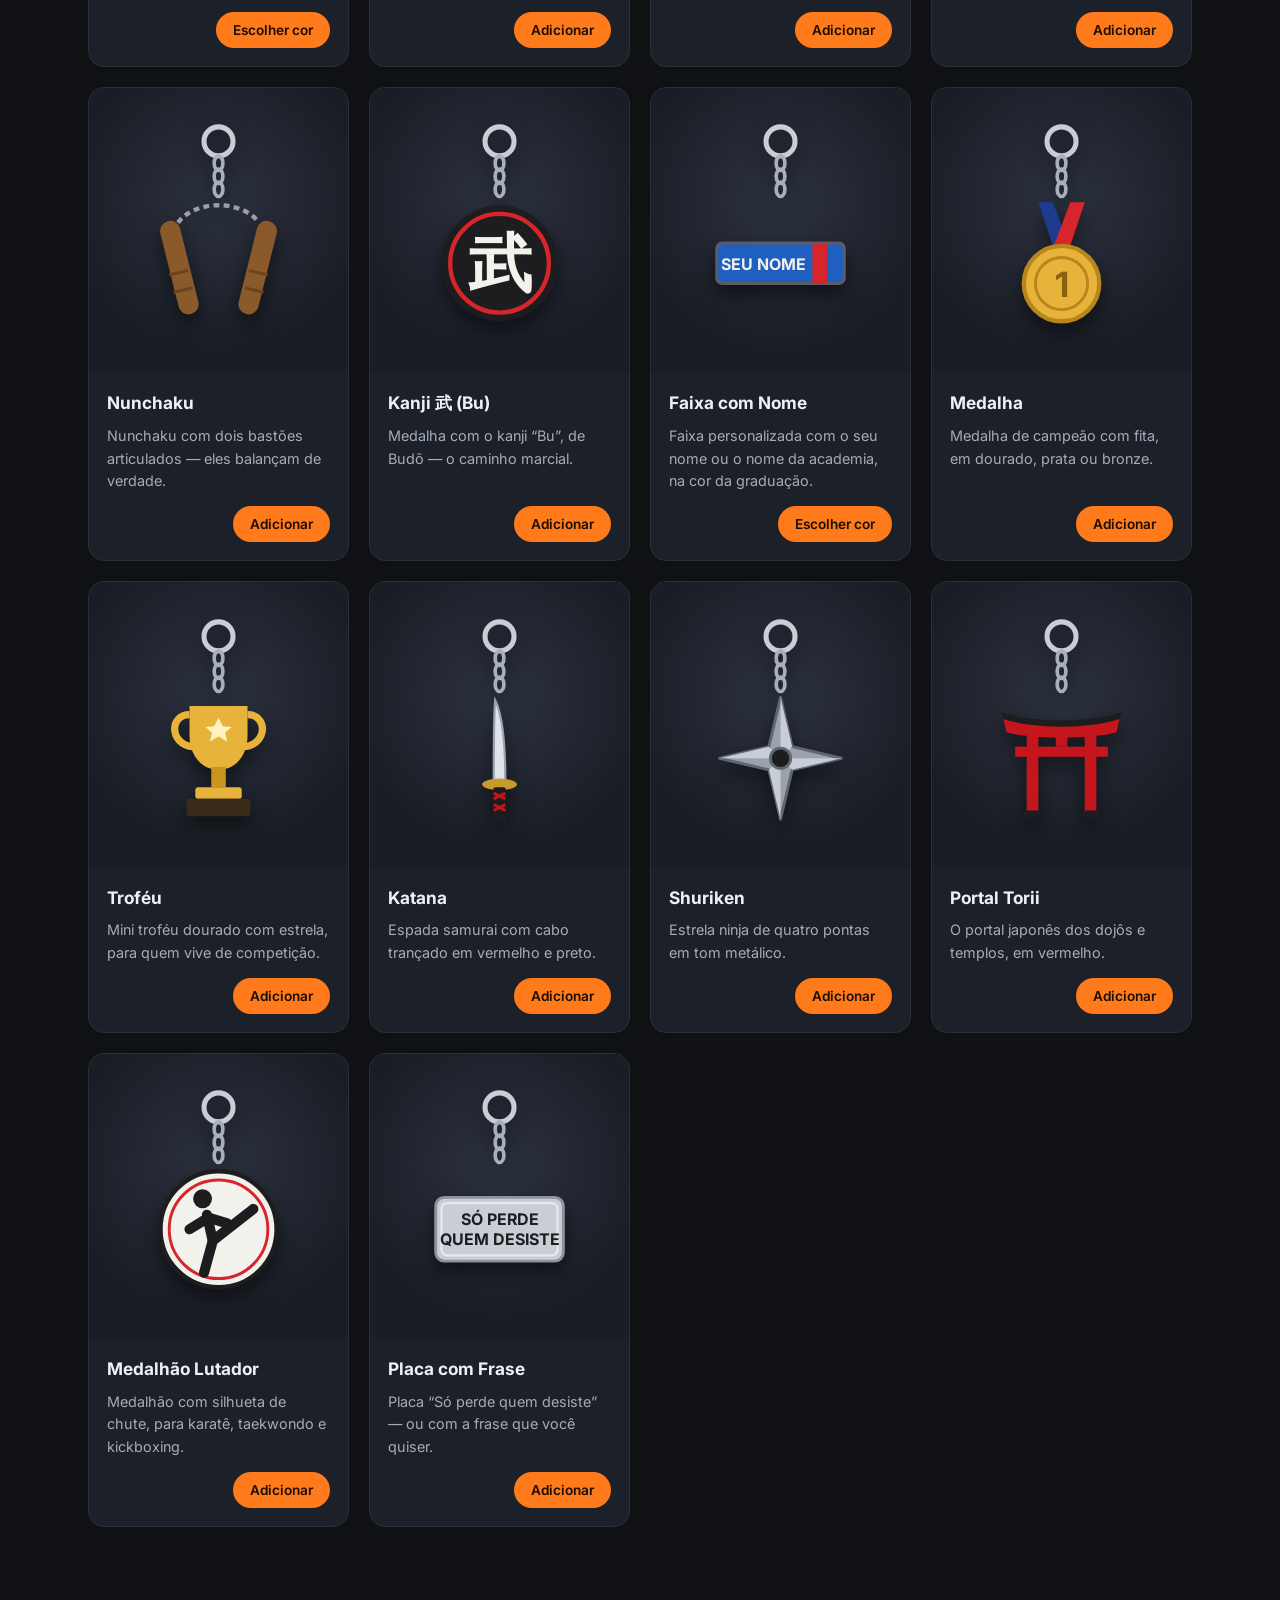
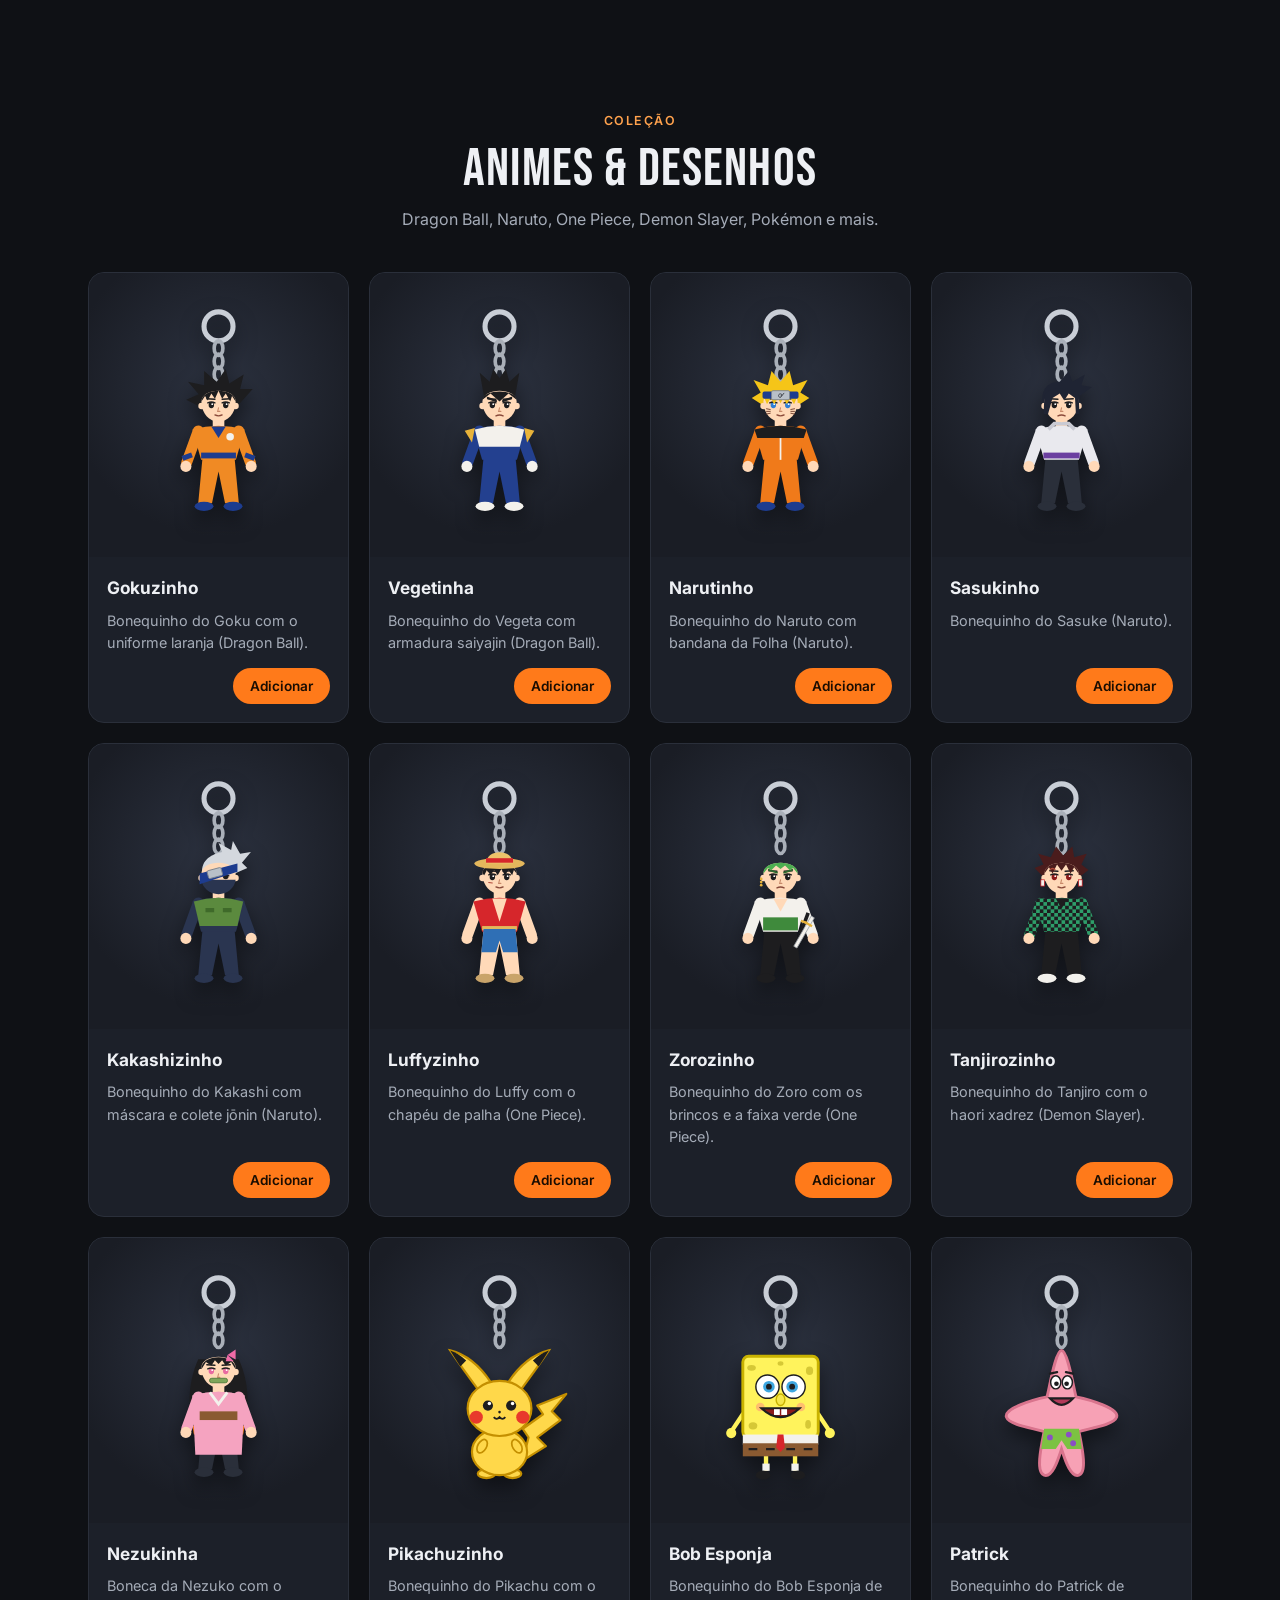
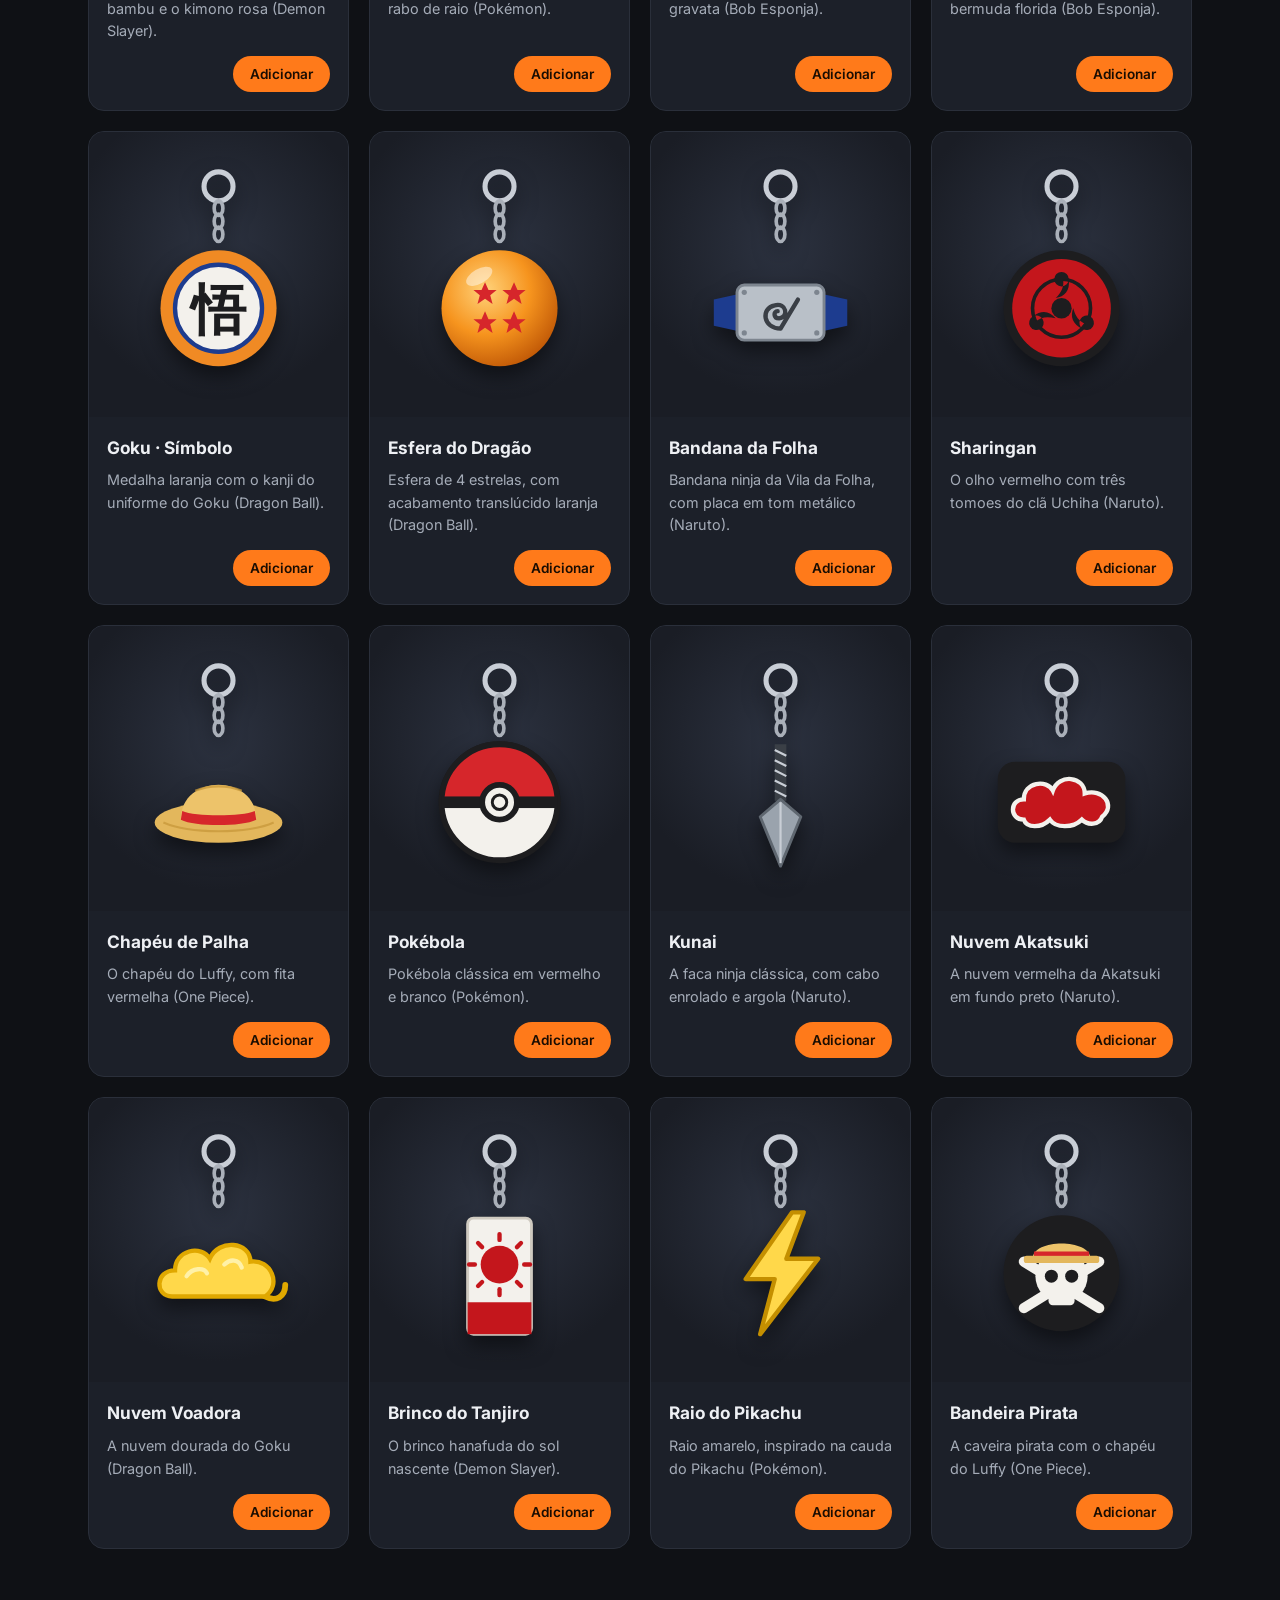
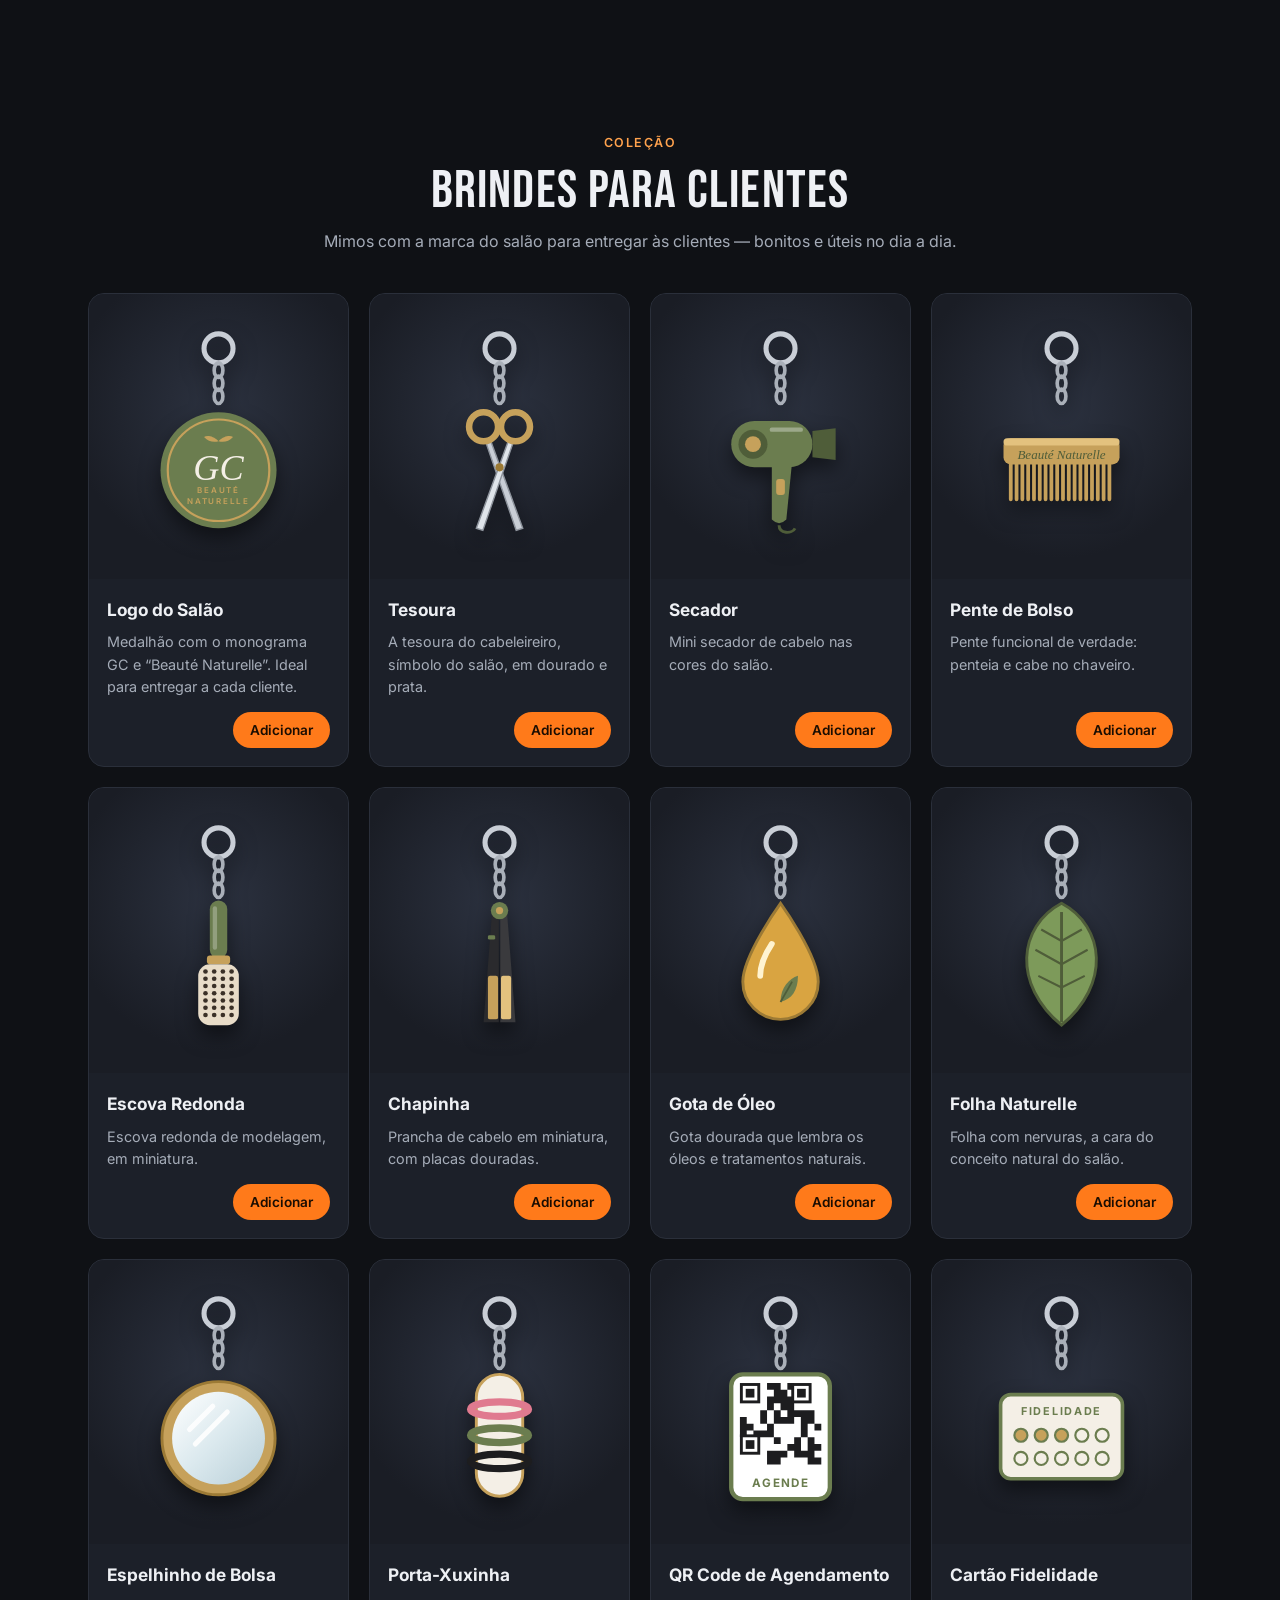
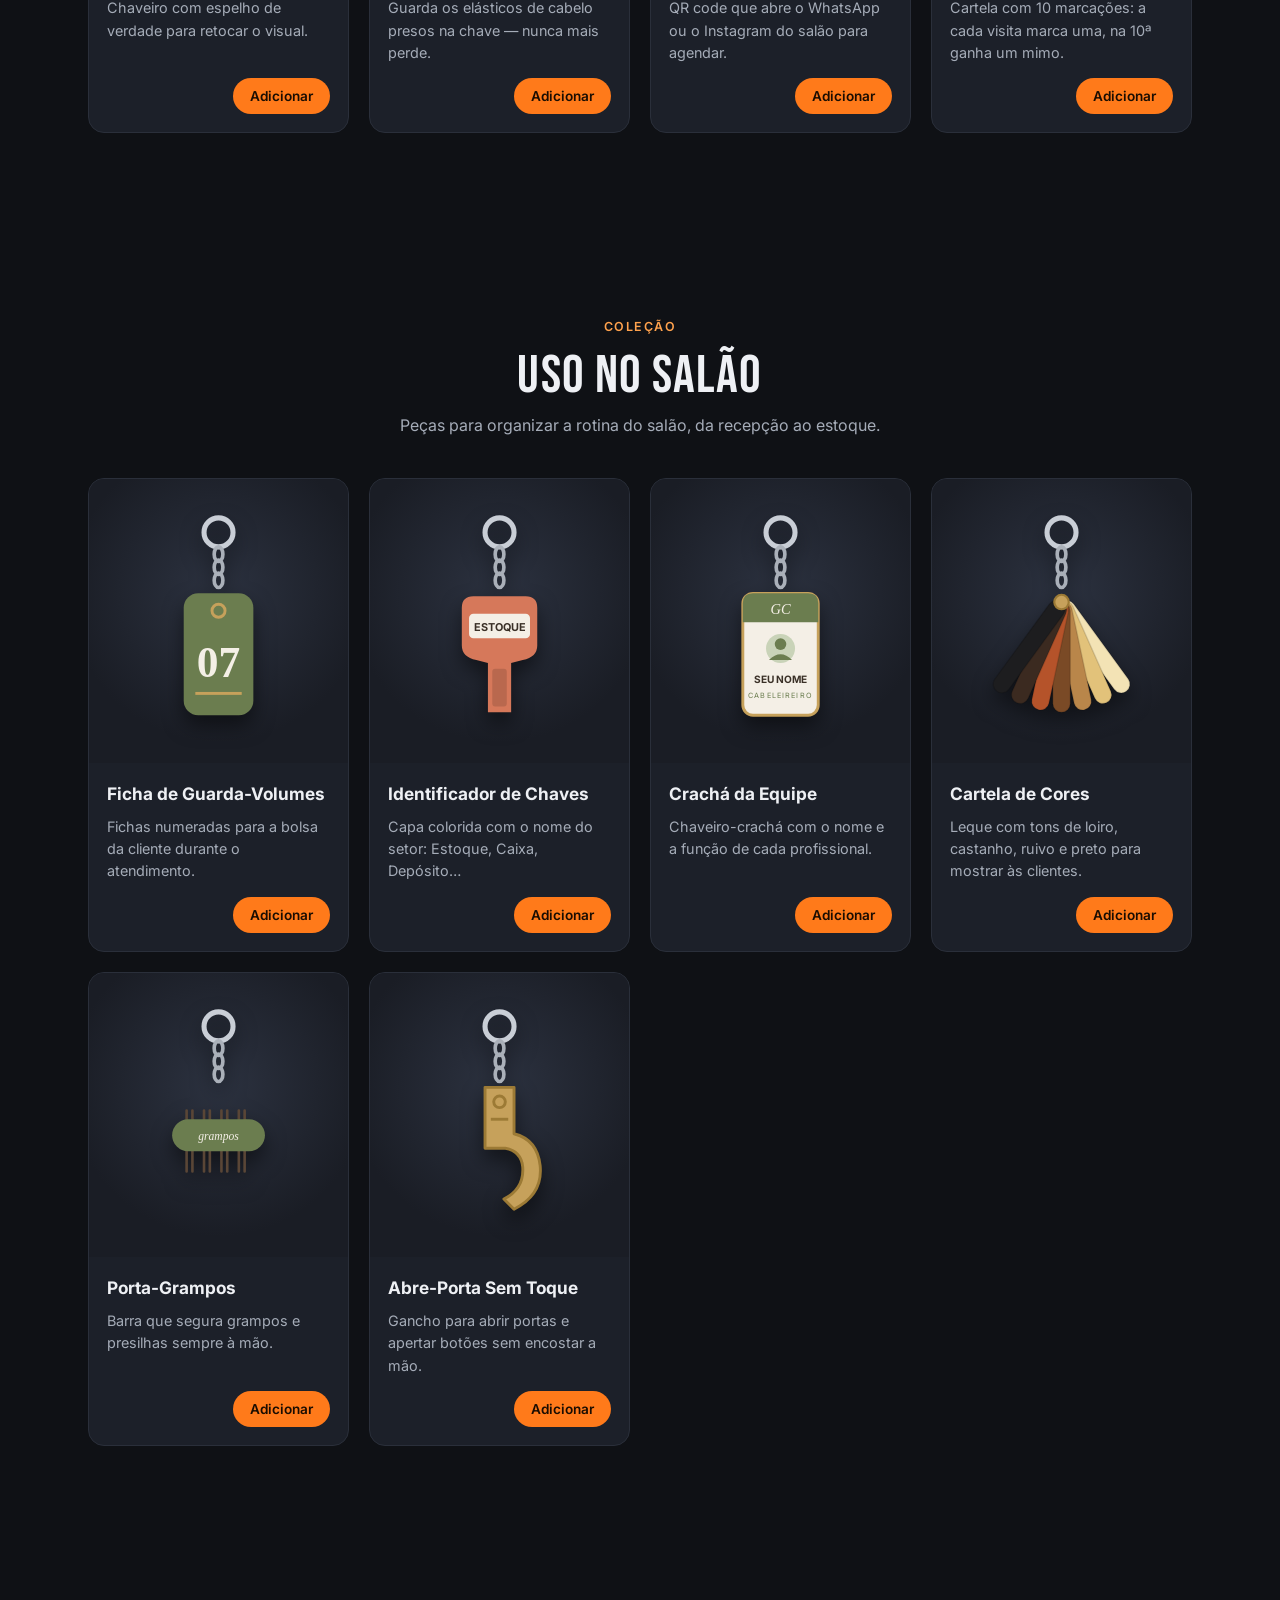
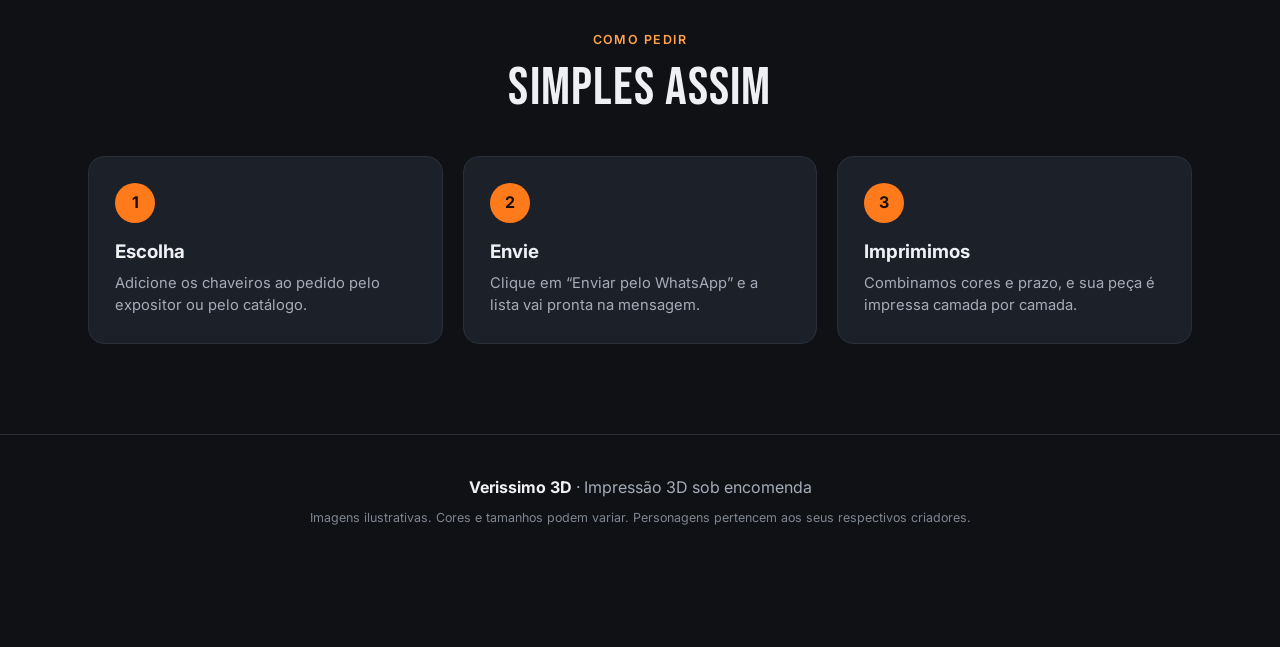
==== commit 21f21c8c: "Catálogo do salão Beauté Naturelle para Gustavo Campassi - Novas categorias: Brindes para Clientes (" ====
--- a/index.html
+++ b/index.html
@@ -14,7 +14,7 @@
 <script>
 // Catálogo geral da loja: todas as categorias
 const CATALOGO = {
-  andares: ["artes-marciais", "animes"],
+  andares: ["artes-marciais", "animes", "salao-brindes", "salao-uso"],
 };
 </script>
 <script src="assets/produtos.js"></script>
--- a/assets/style.css
+++ b/assets/style.css
@@ -240,3 +240,47 @@
   .pendente { animation: none; }
   html { scroll-behavior: auto; }
 }
+
+/* ---------- Tema natural (paleta clara: creme, verde-oliva e dourado) ---------- */
+body.tema-natural {
+  --fundo: #f7f3ec;
+  --fundo-2: #efe8dc;
+  --cartao: #fffdf9;
+  --borda: #e2d8c6;
+  --texto: #2f2a22;
+  --texto-2: #6d6455;
+  --laranja: #6b7d4f;
+  --laranja-2: #8a6d2f;
+  --madeira: #b89466;
+  --madeira-2: #c9a77a;
+  --madeira-3: #9c7a52;
+}
+.tema-natural h1, .tema-natural h2, .tema-natural .logo, .tema-natural .expositor-placa {
+  font-family: "Cormorant Garamond", Georgia, serif; font-weight: 600; letter-spacing: .01em;
+}
+.tema-natural .topo { background: rgba(247, 243, 236, .9); }
+.tema-natural .hero {
+  background:
+    radial-gradient(circle at 85% 20%, rgba(107, 125, 79, .18), transparent 45%),
+    radial-gradient(circle at 10% 90%, rgba(198, 161, 91, .16), transparent 40%);
+}
+.tema-natural .hero h1 span { color: var(--laranja); }
+.tema-natural .btn-primario, .tema-natural .passos span, .tema-natural .aviso, .tema-natural .expositor-placa { color: #fff; }
+.tema-natural .btn-primario:hover { background: #586941; }
+.tema-natural .logo-cubo { background: linear-gradient(135deg, #c6a15b, #6b7d4f); }
+.tema-natural .expositor-placa { background: linear-gradient(#7d8f60, #6b7d4f); box-shadow: 0 -4px 20px rgba(107, 125, 79, .3); letter-spacing: .08em; }
+.tema-natural .expositor-corpo {
+  background:
+    radial-gradient(circle, rgba(0, 0, 0, .08) 1.5px, transparent 2px) 0 0 / 22px 22px,
+    linear-gradient(#fbf8f2, #efe7d9);
+  box-shadow: inset 0 0 30px rgba(120, 90, 50, .15), 0 30px 60px rgba(80, 60, 30, .18);
+}
+.tema-natural .andar + .andar { box-shadow: inset 0 10px 14px -8px rgba(80, 60, 30, .3); }
+.tema-natural .pendente { filter: drop-shadow(0 8px 6px rgba(80, 60, 30, .25)); }
+.tema-natural .etiqueta { background: #fff; border: 1px solid var(--borda); }
+.tema-natural .card-imagem, .tema-natural .modal-imagem { background: radial-gradient(circle at 50% 40%, #ffffff, #efe7d9 75%); }
+.tema-natural .arte .chaveiro-svg { filter: drop-shadow(0 10px 10px rgba(80, 60, 30, .2)); }
+.tema-natural .card:hover { border-color: var(--laranja); }
+.tema-natural .pedido { box-shadow: 0 16px 40px rgba(80, 60, 30, .25); border: 1px solid var(--borda); }
+.tema-natural .pedido-resumo span { color: var(--texto-2); }
+.tema-natural .modal::backdrop { background: rgba(47, 42, 34, .45); }
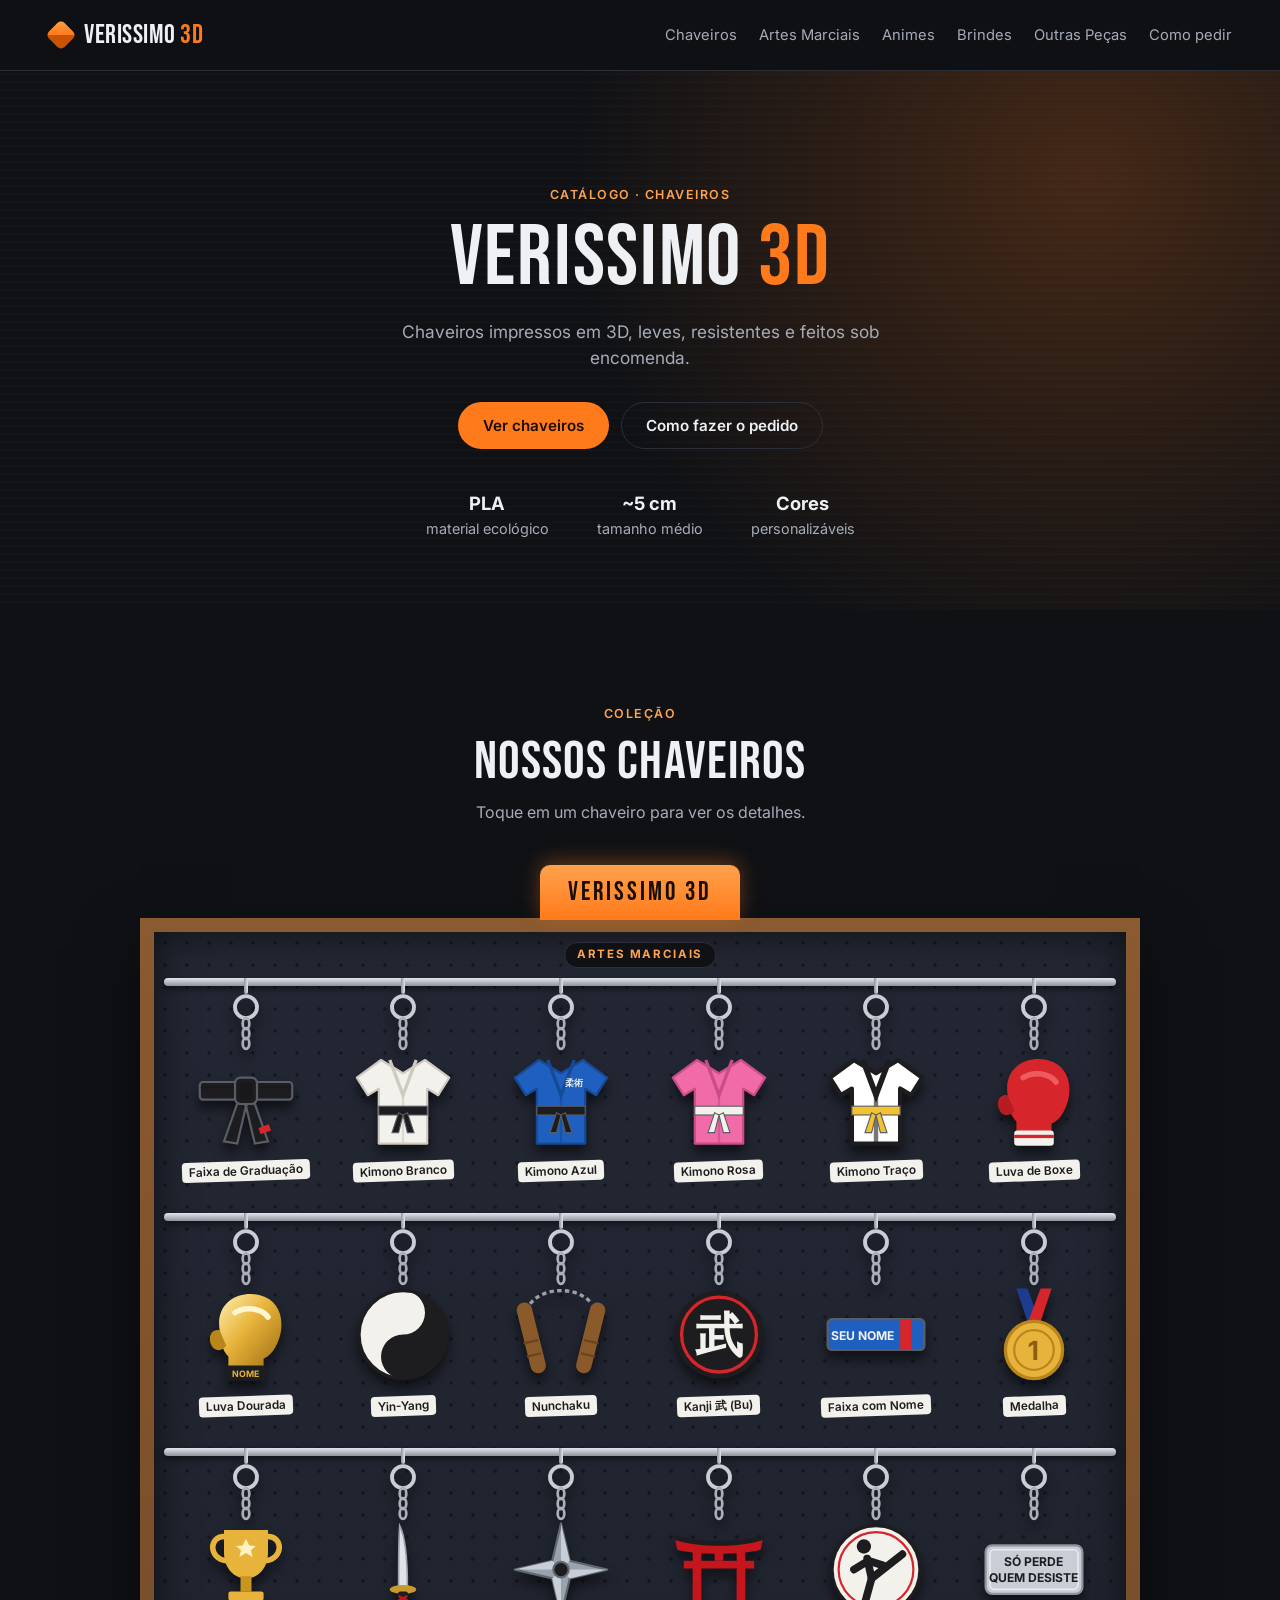
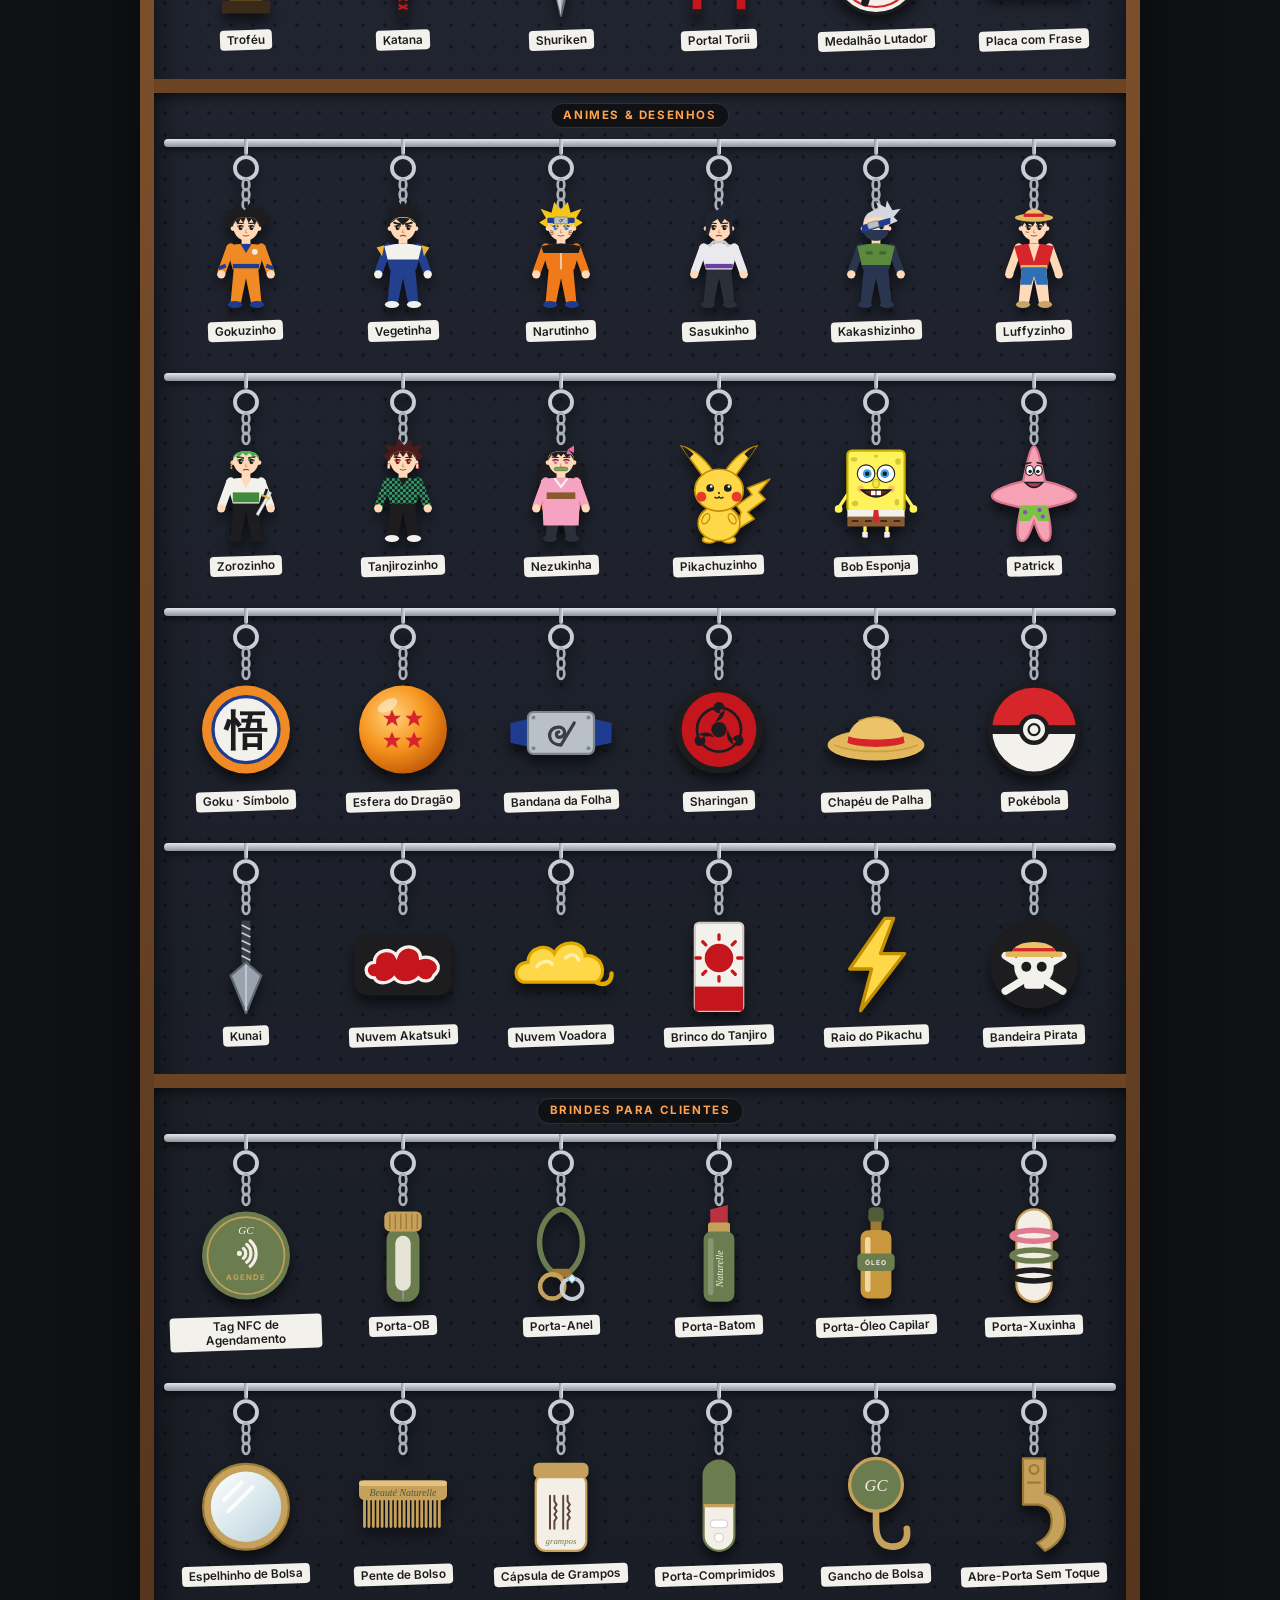
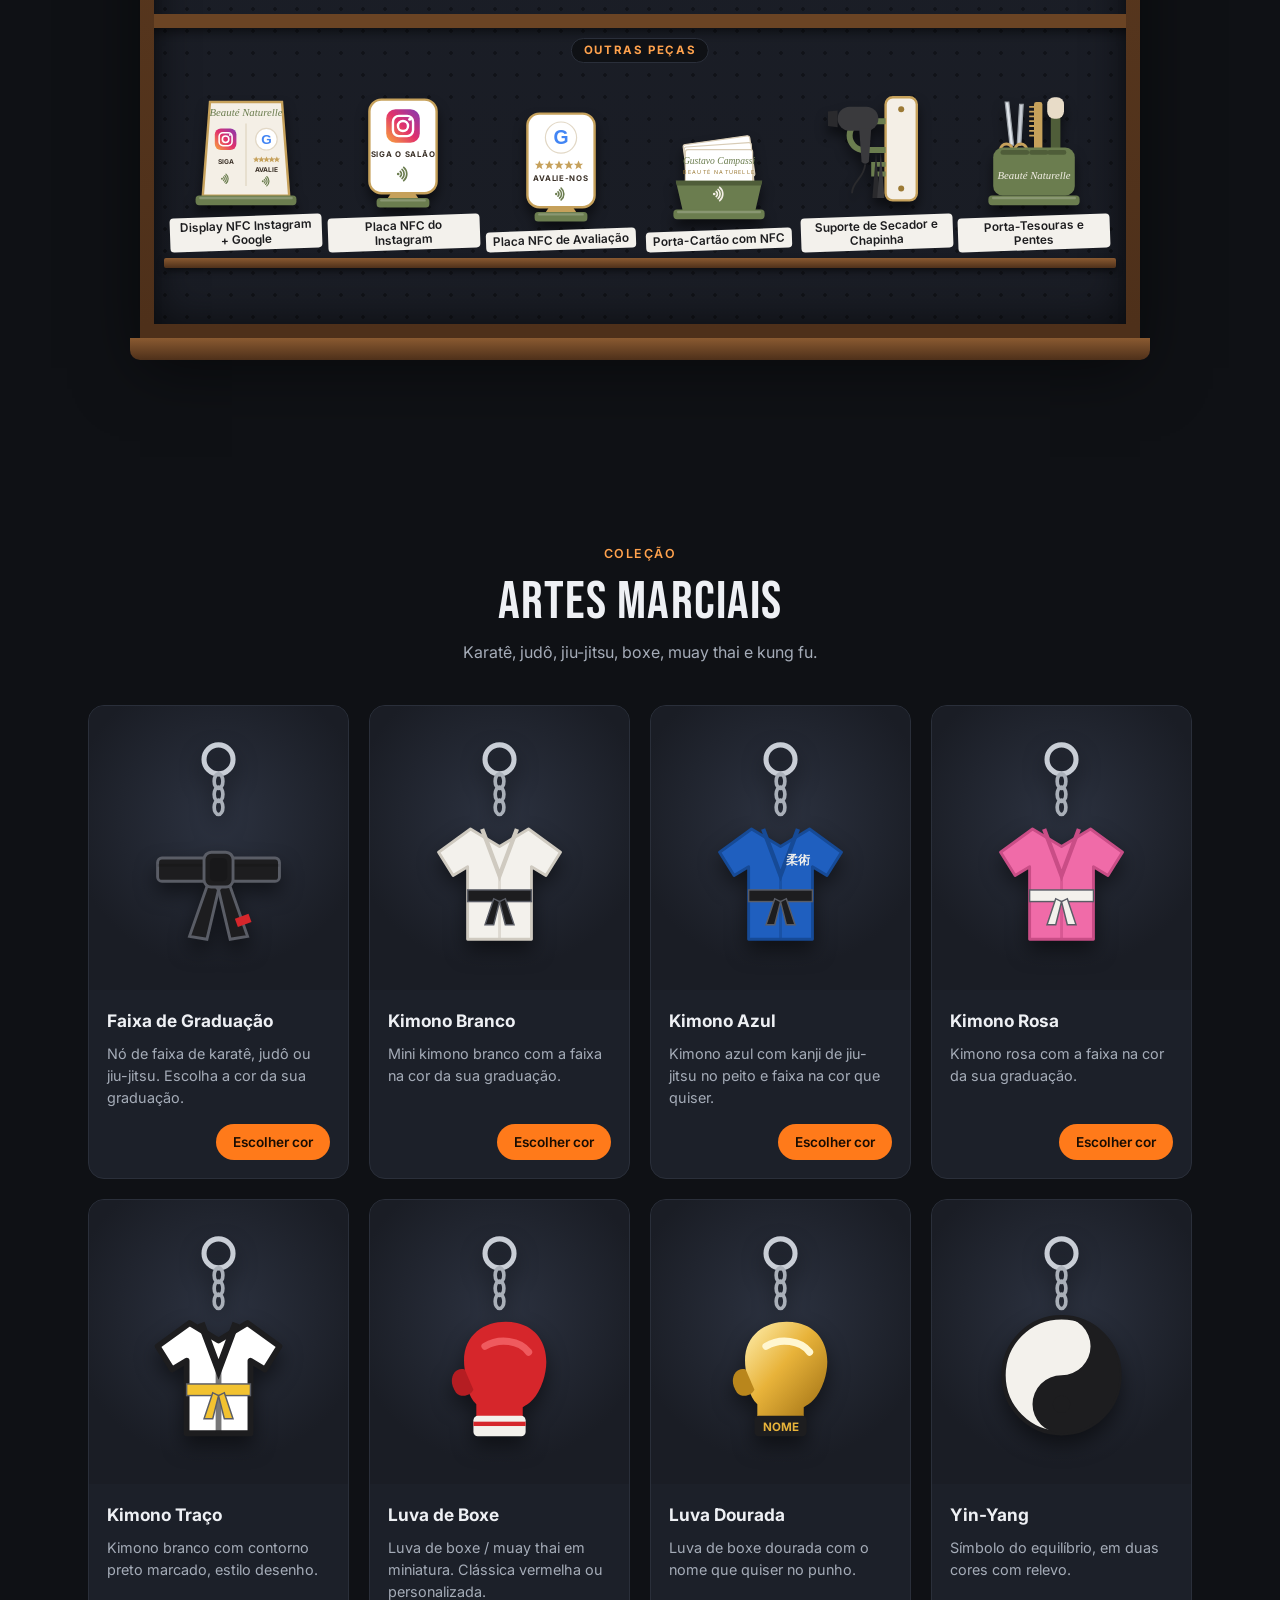
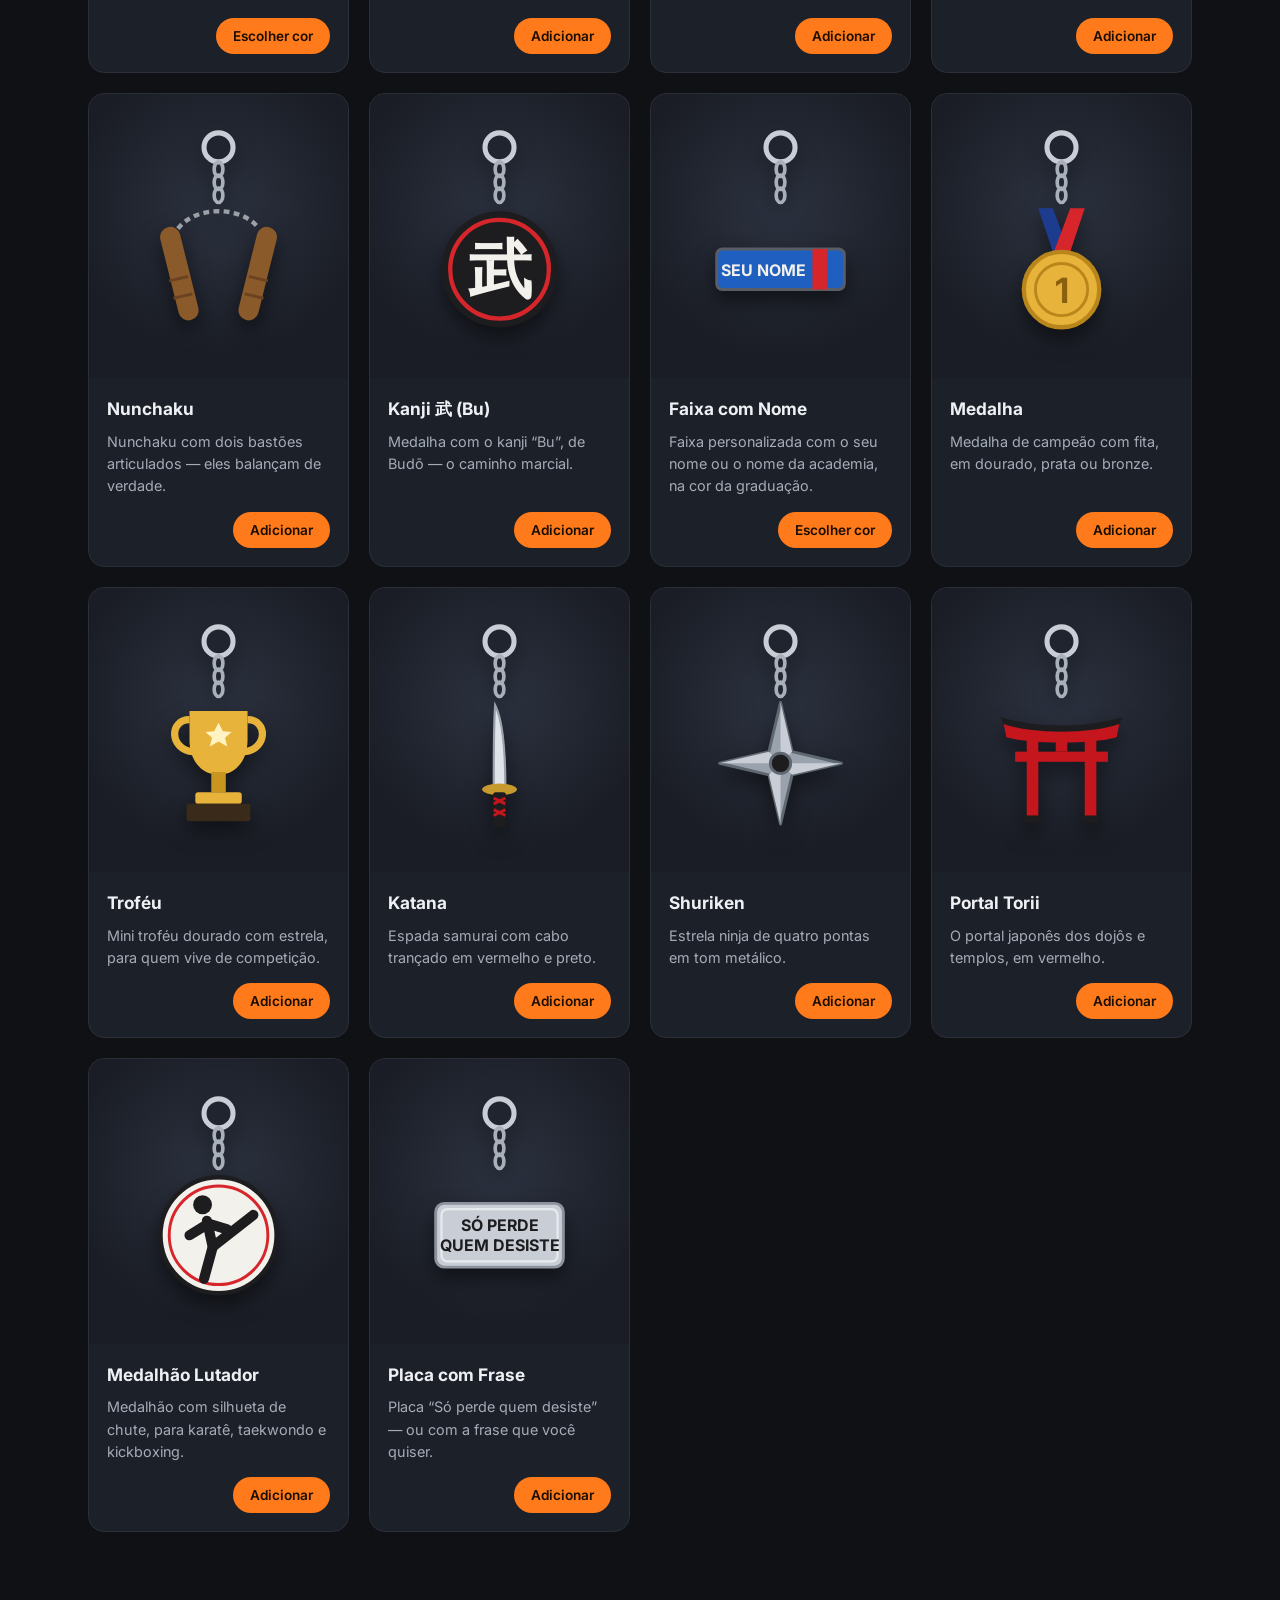
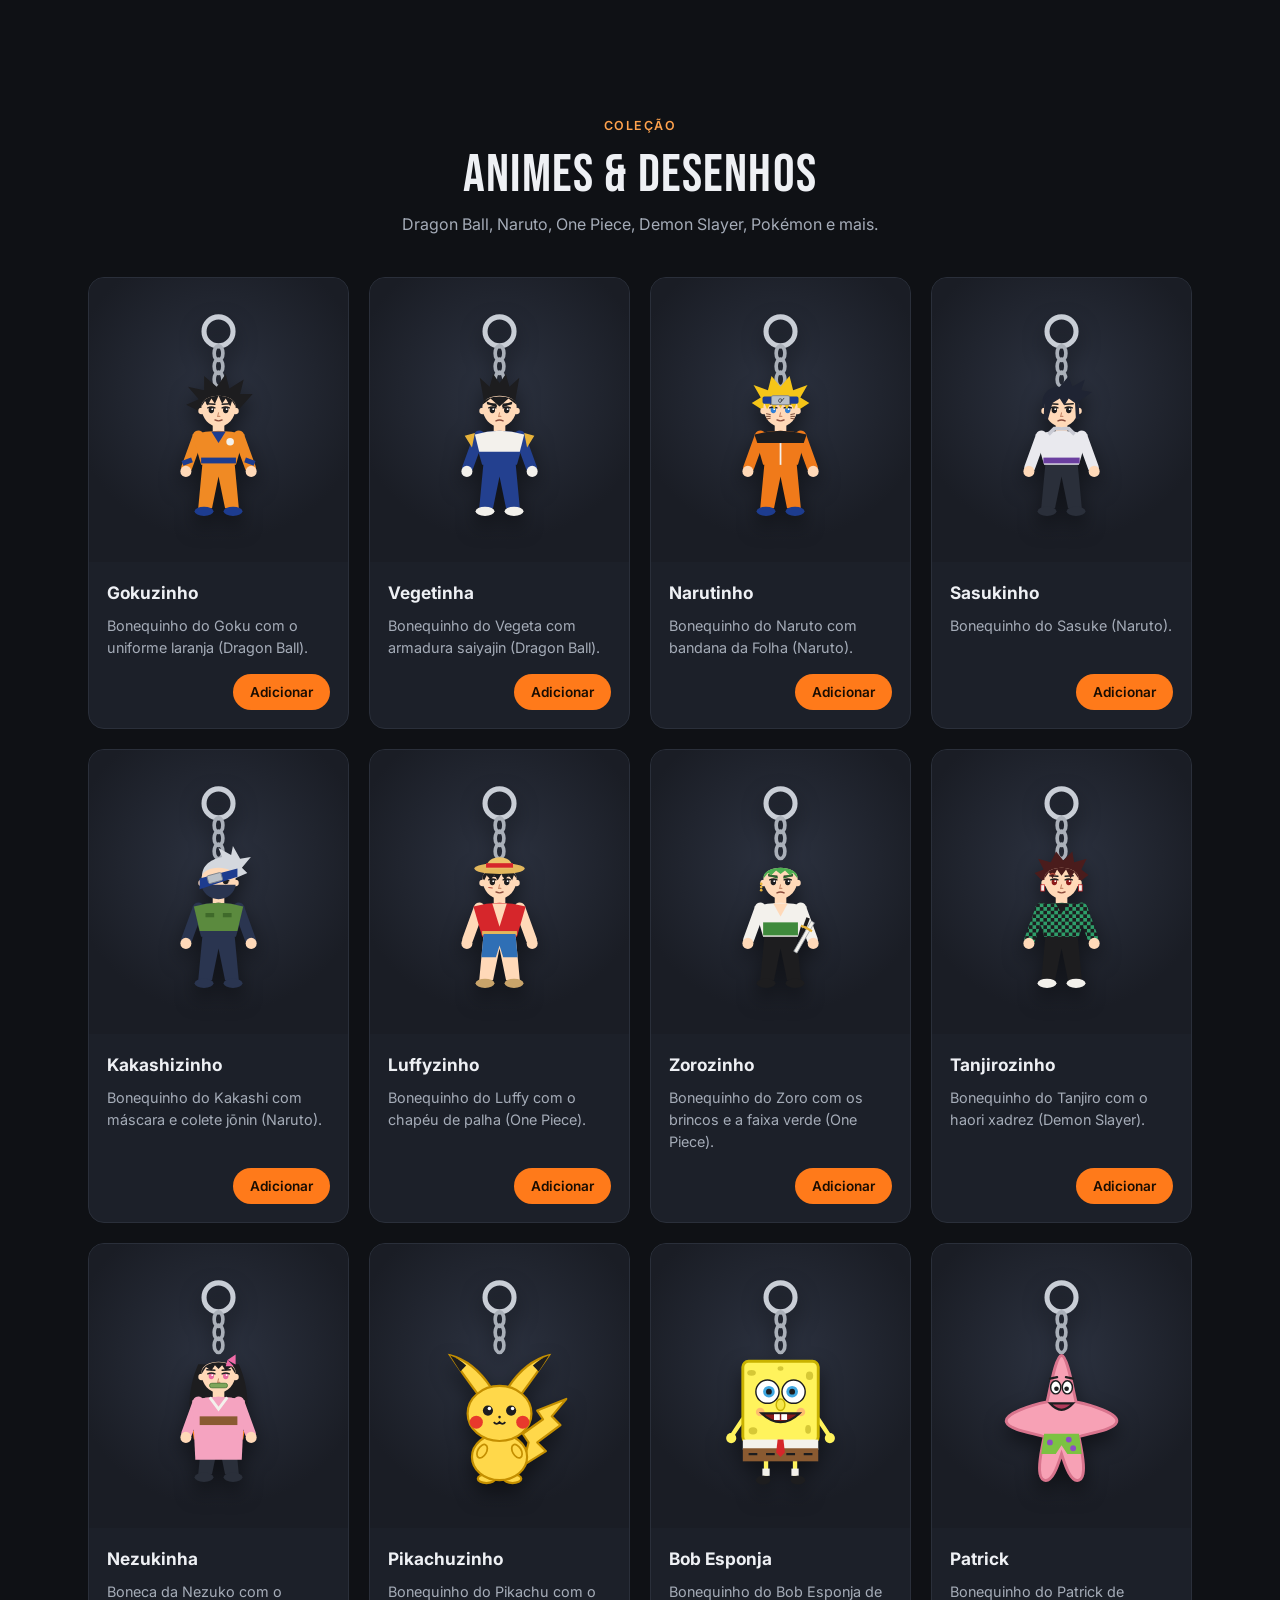
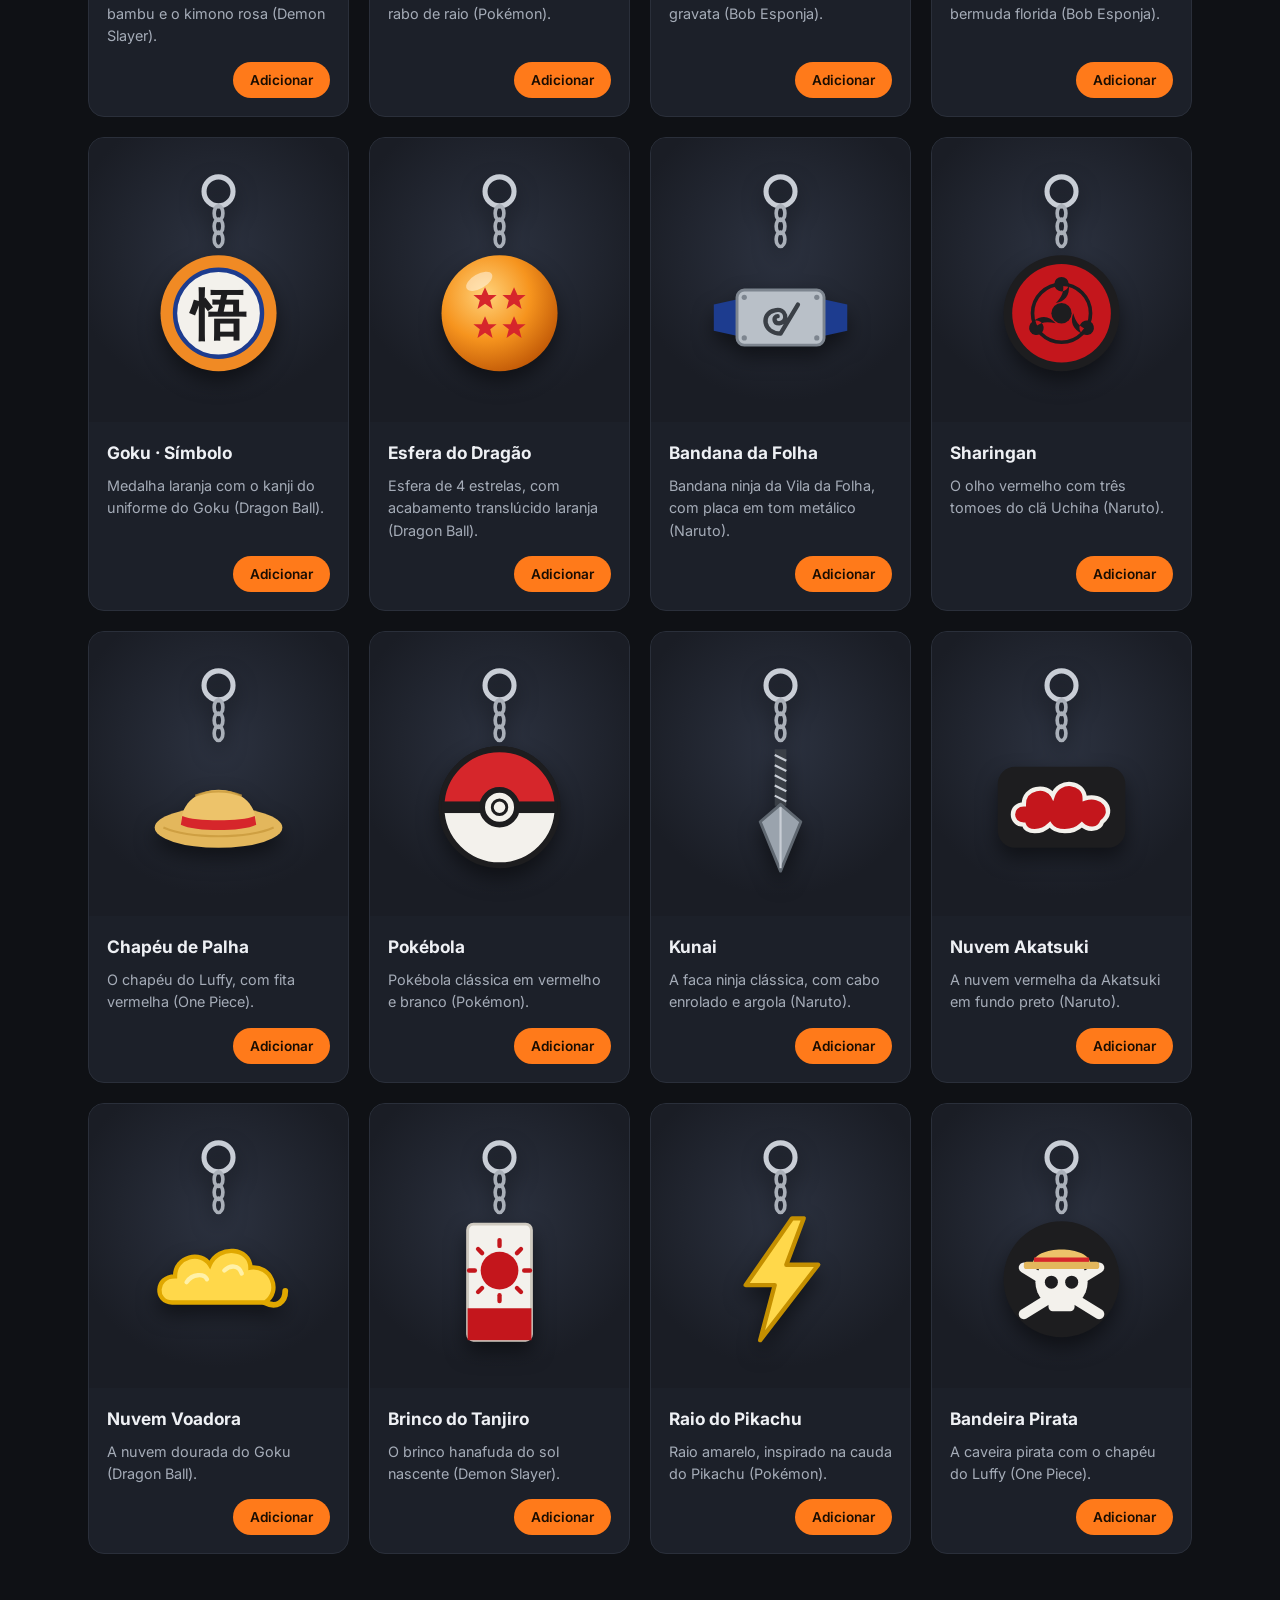
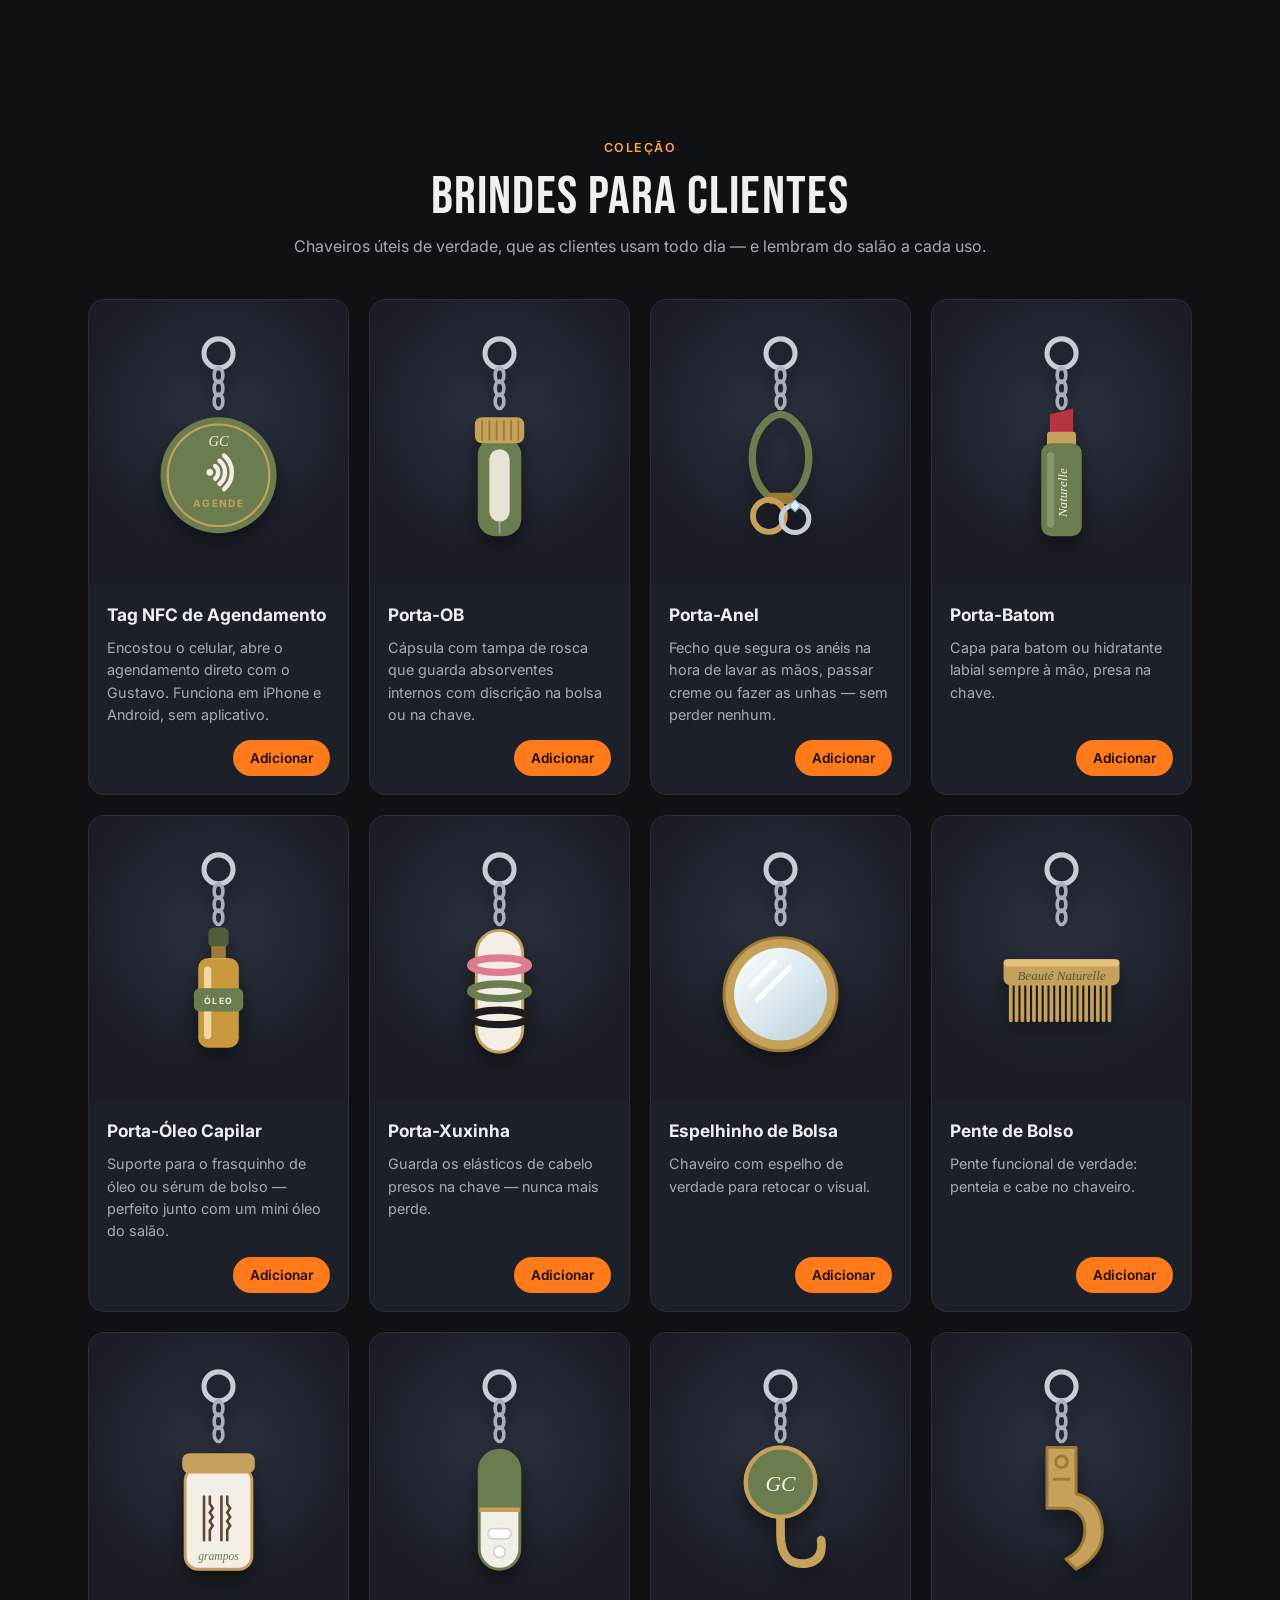
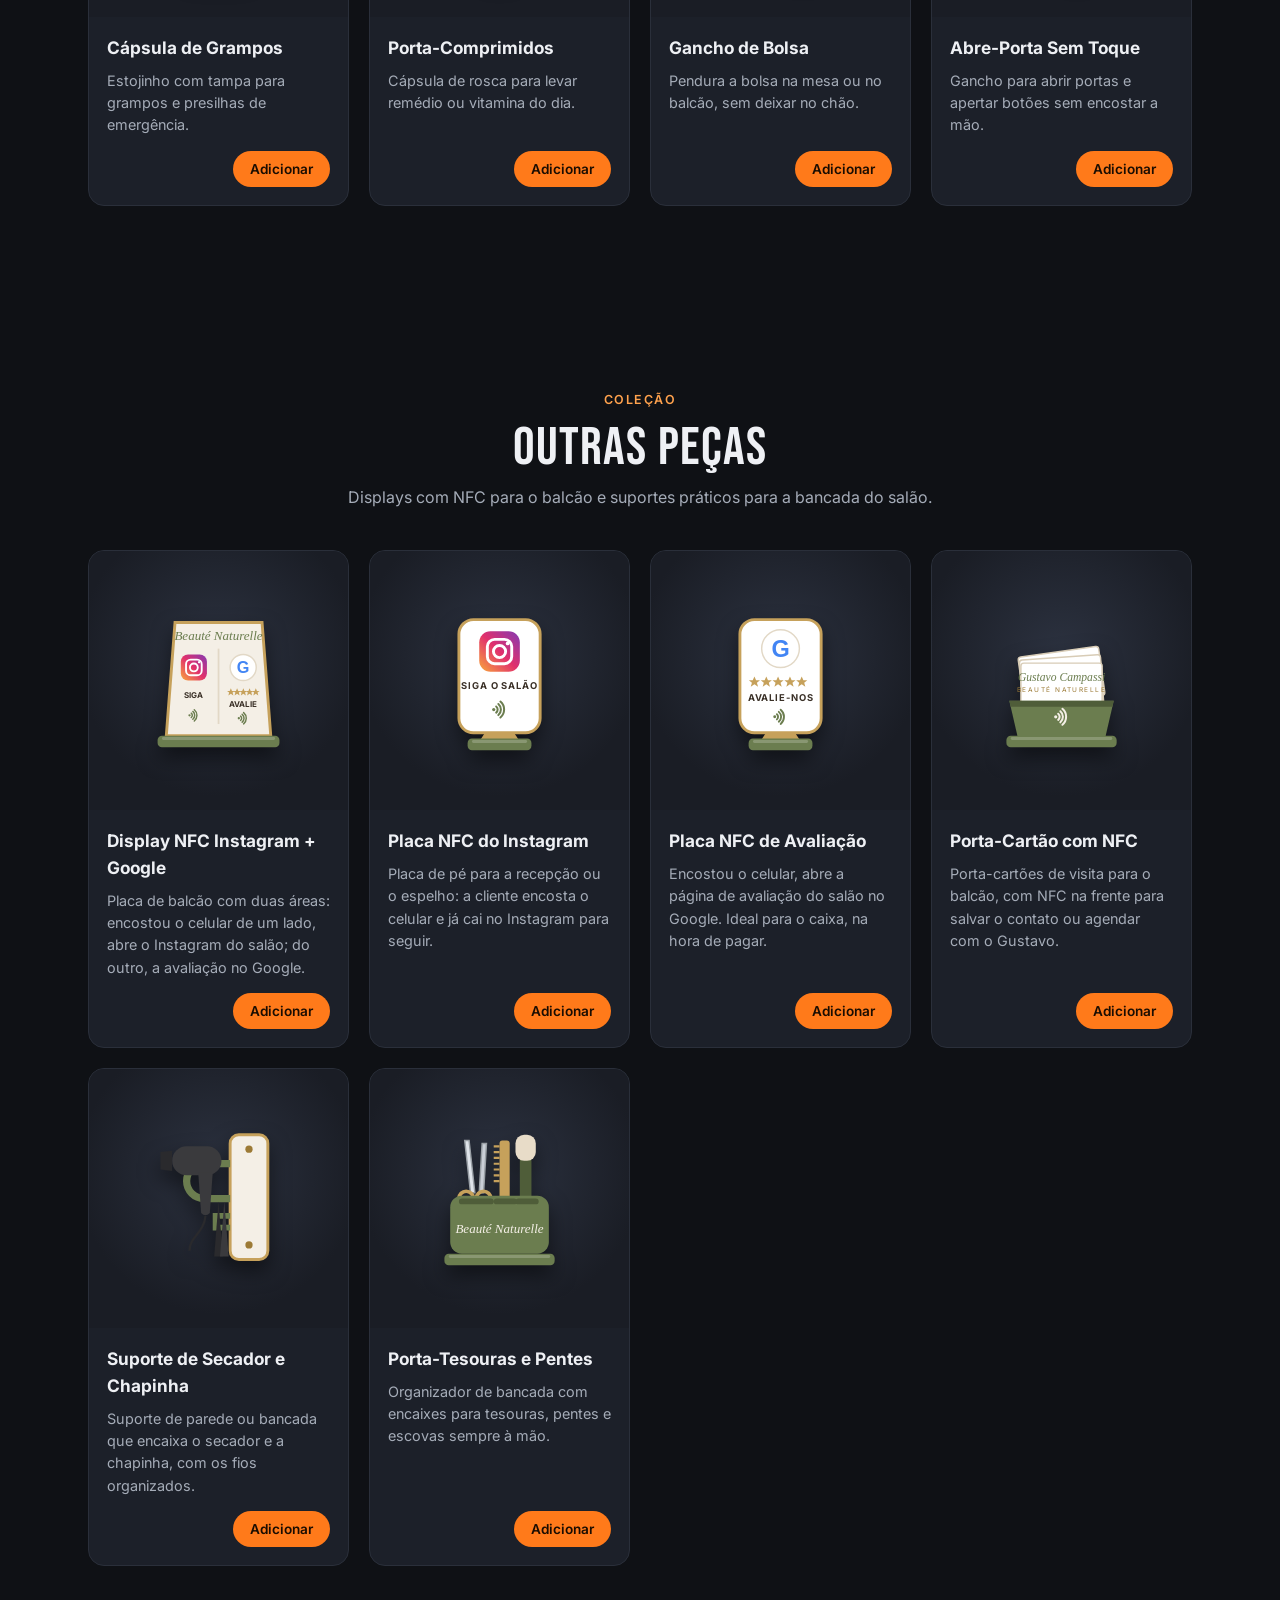
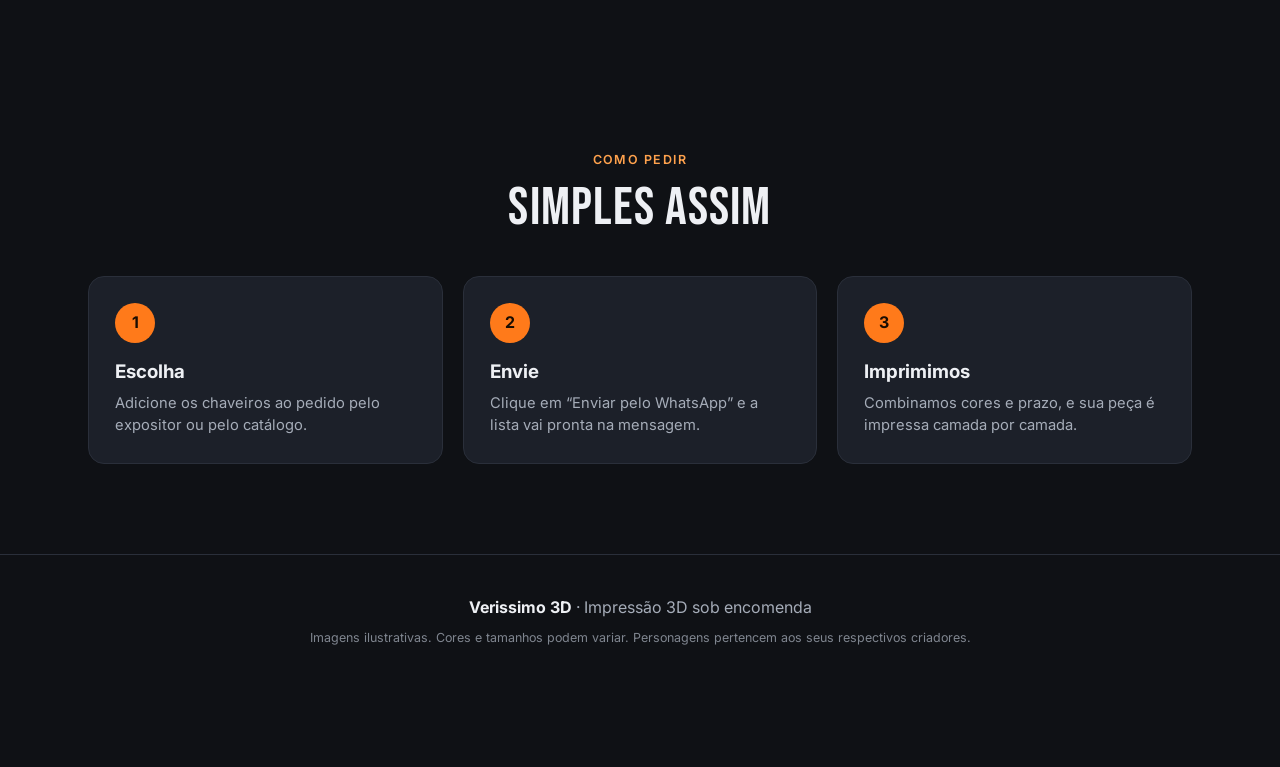
==== commit 3fc5776e: "Troca Uso no Salão por Outras Peças com displays NFC e suportes - Remove os 6 itens de Uso no Salão " ====
--- a/index.html
+++ b/index.html
@@ -14,7 +14,7 @@
 <script>
 // Catálogo geral da loja: todas as categorias
 const CATALOGO = {
-  andares: ["artes-marciais", "animes", "salao-brindes", "salao-uso"],
+  andares: ["artes-marciais", "animes", "salao-brindes", "salao-outros"],
 };
 </script>
 <script src="assets/produtos.js"></script>
--- a/assets/style.css
+++ b/assets/style.css
@@ -137,6 +137,18 @@
   background: #f3f1ec; color: #1d1d1f; padding: 3px 7px; border-radius: 4px;
   transform: rotate(-2deg);
 }
+/* Peças apoiadas na prateleira (displays, suportes) */
+.fileira.prateleira { padding-bottom: 46px; }
+.fileira.prateleira .barra {
+  top: auto; bottom: 34px; height: 10px; border-radius: 2px;
+  background: linear-gradient(var(--madeira-2), var(--madeira-3));
+}
+.fileira.prateleira .ganchos { align-items: end; }
+.gancho.apoiado { justify-content: flex-end; }
+.gancho.apoiado .pino { visibility: hidden; }
+.gancho.apoiado .pendente { animation: none; max-width: 120px; }
+.gancho.apoiado:hover .pendente { transform: scale(1.08); }
+.peca-svg { max-height: 100%; }
 @keyframes balanco { 0%, 100% { transform: rotate(-4deg); } 50% { transform: rotate(4deg); } }
 .expositor-base {
   height: 22px; margin: 0 -10px; border-radius: 0 0 10px 10px;
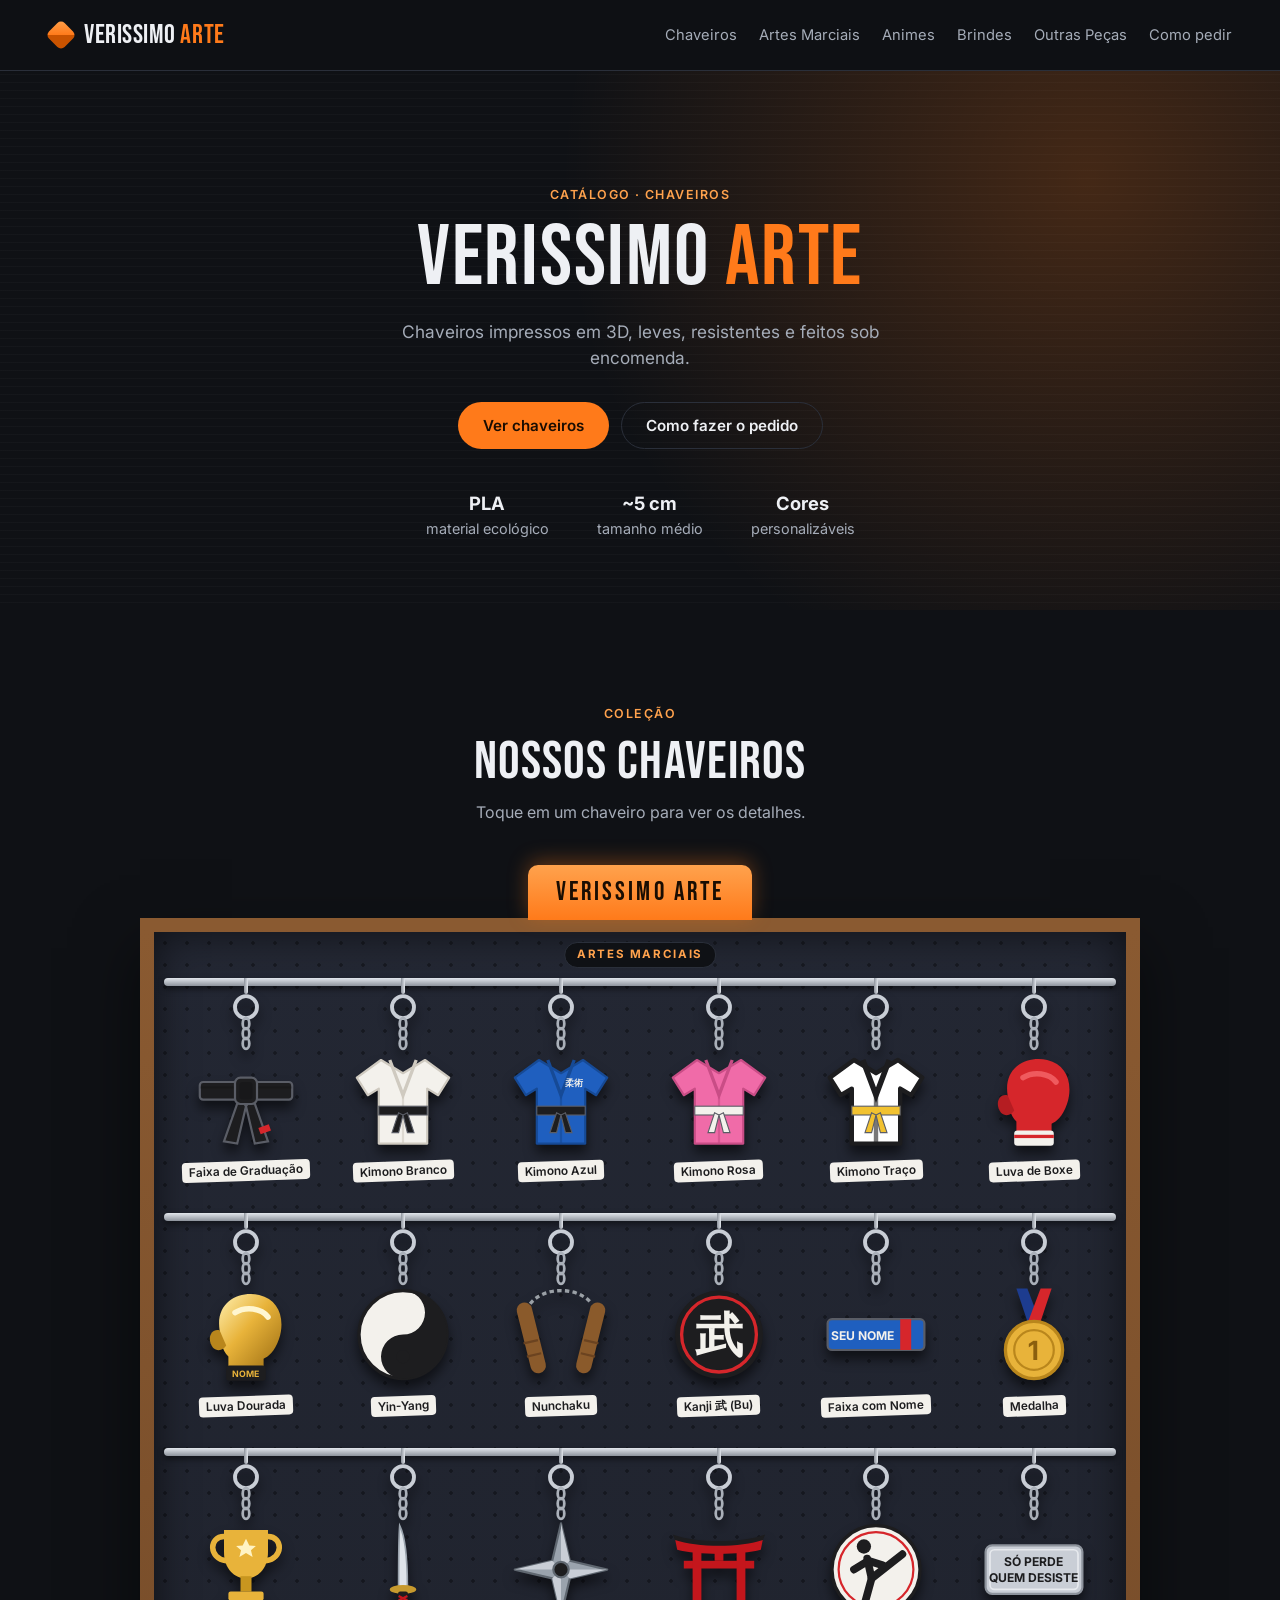
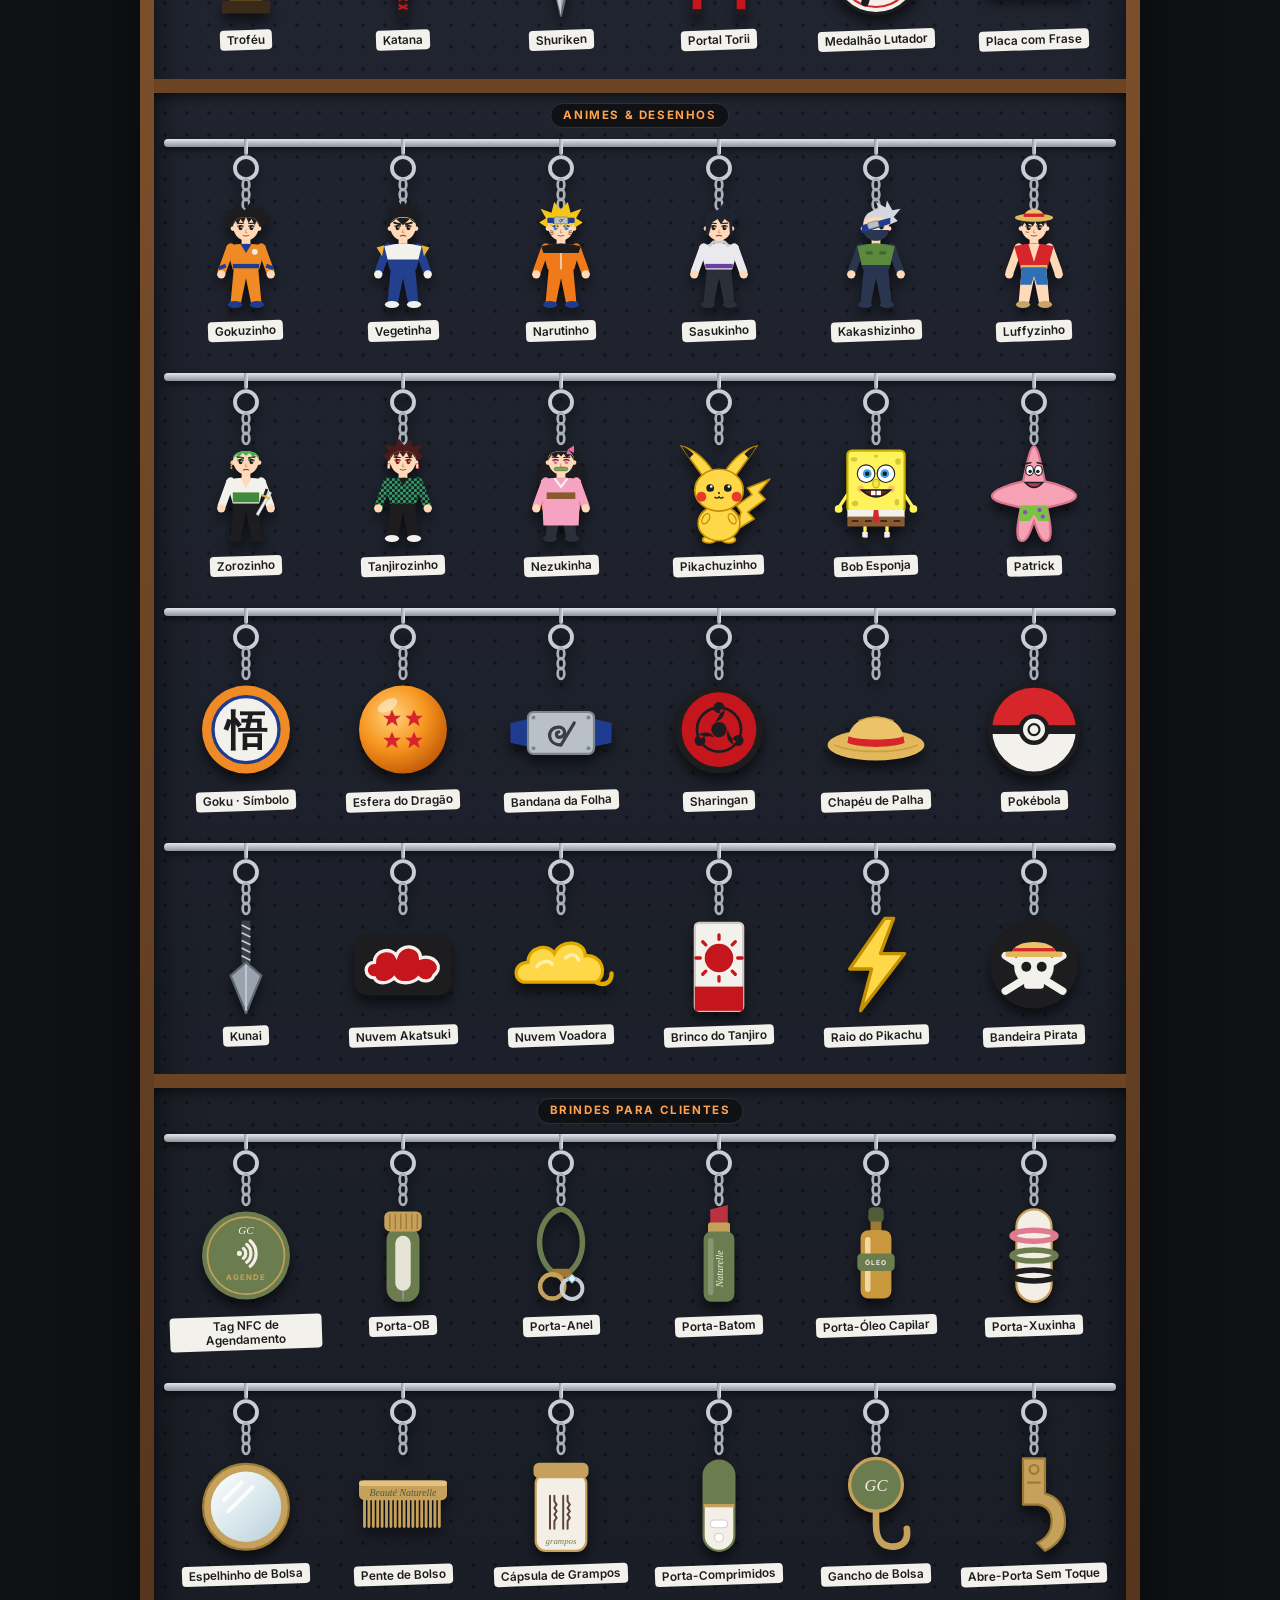
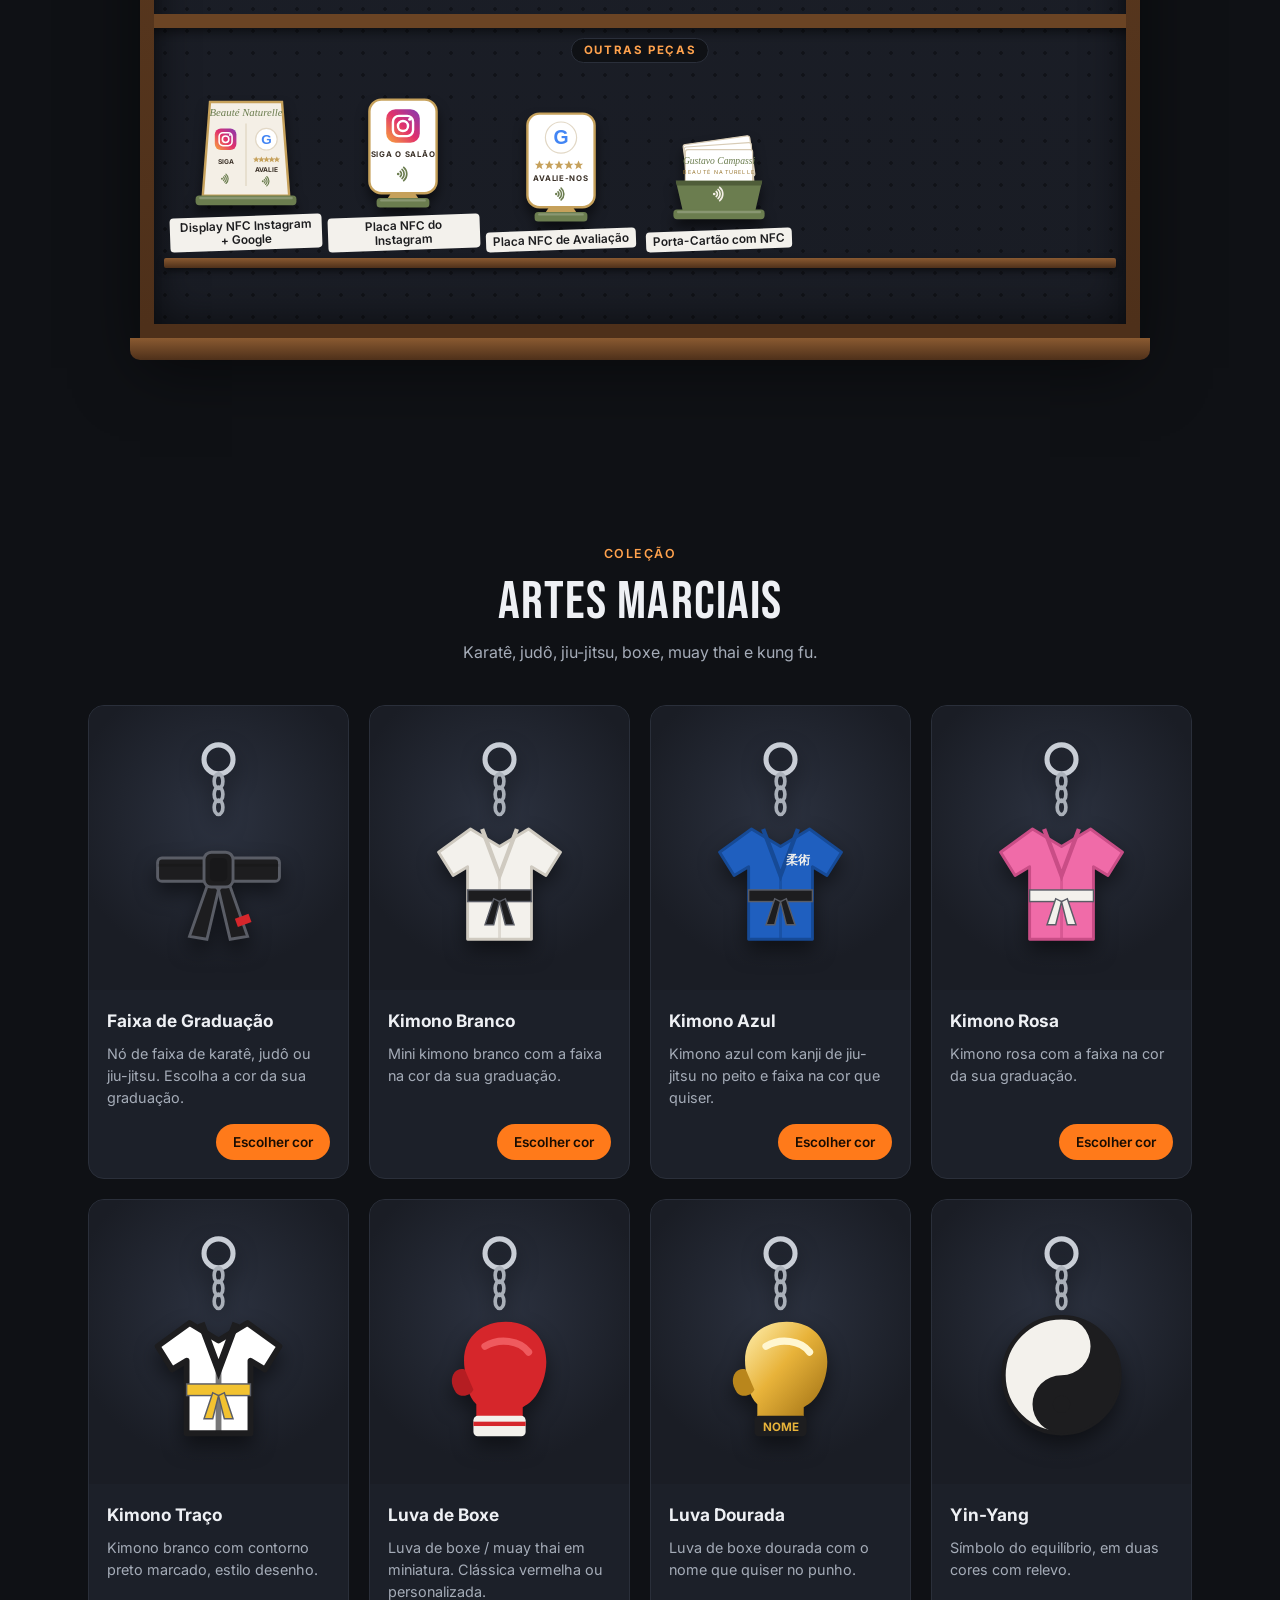
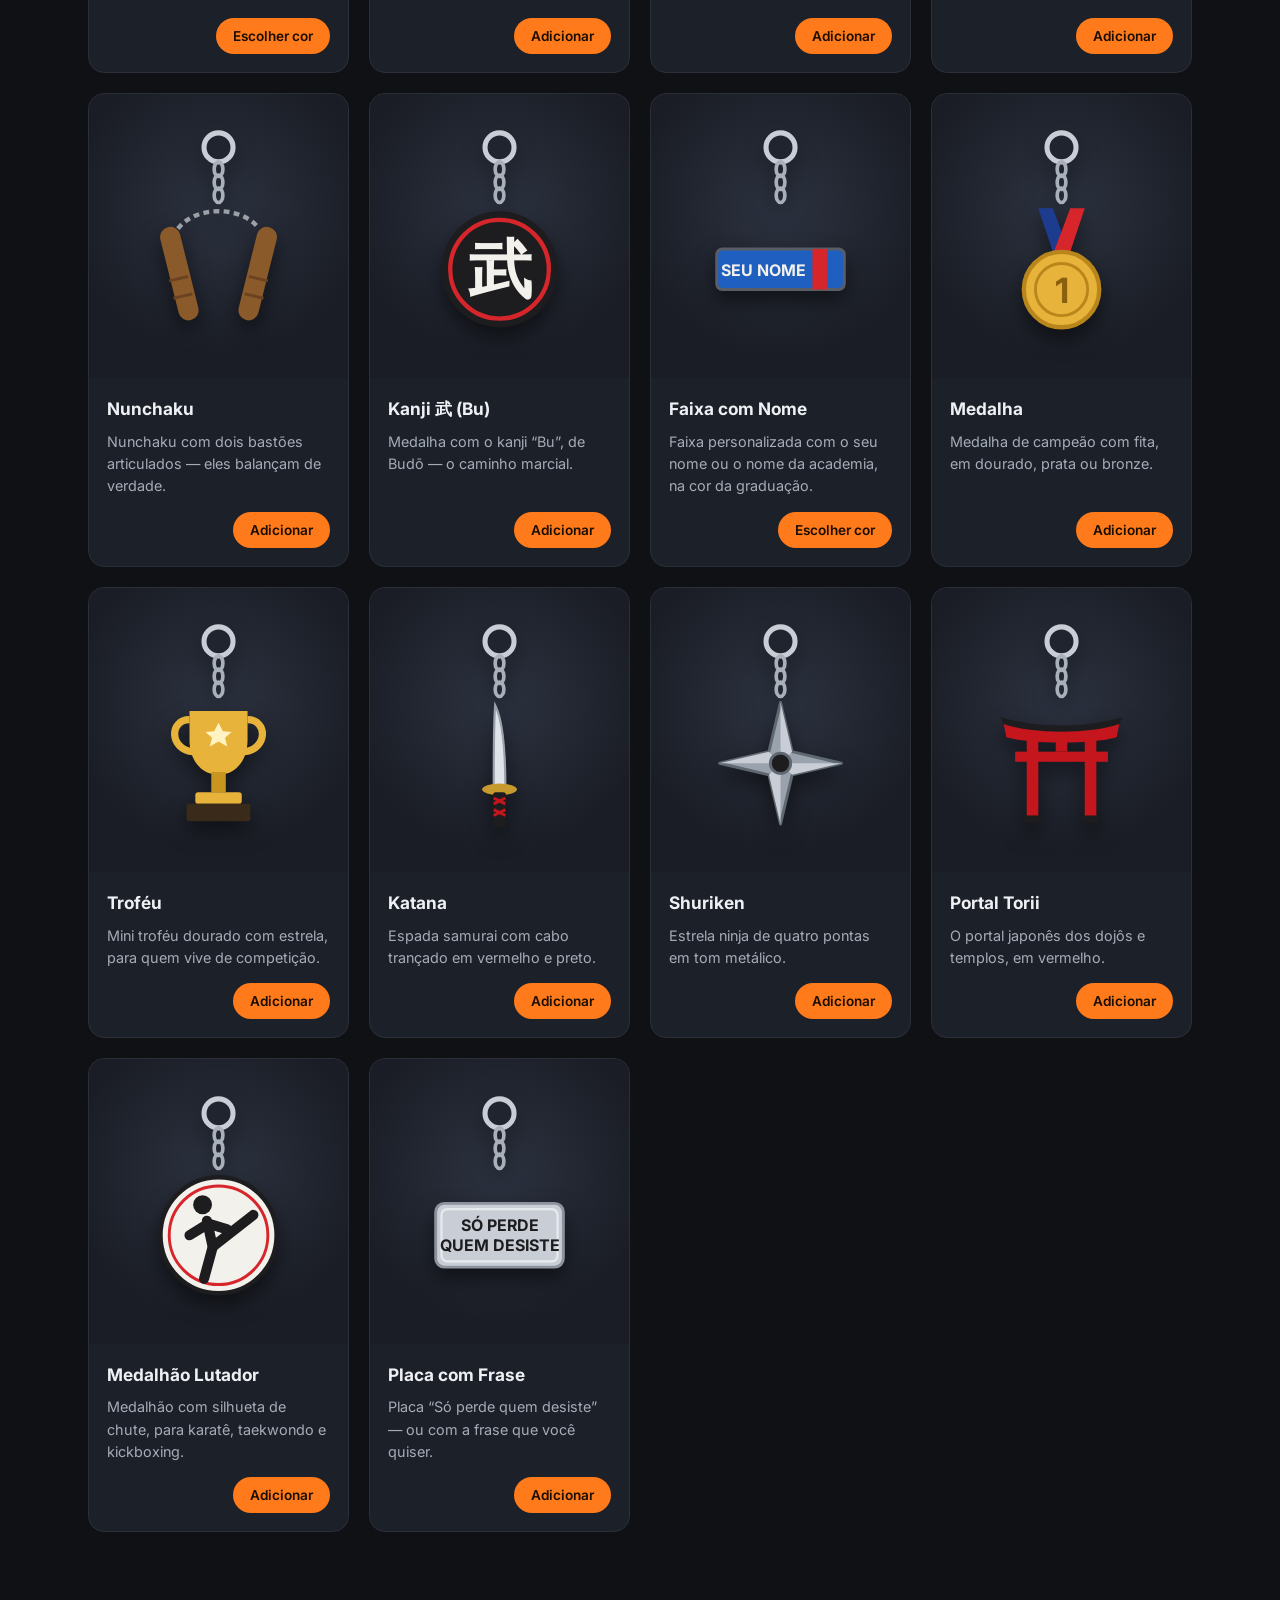
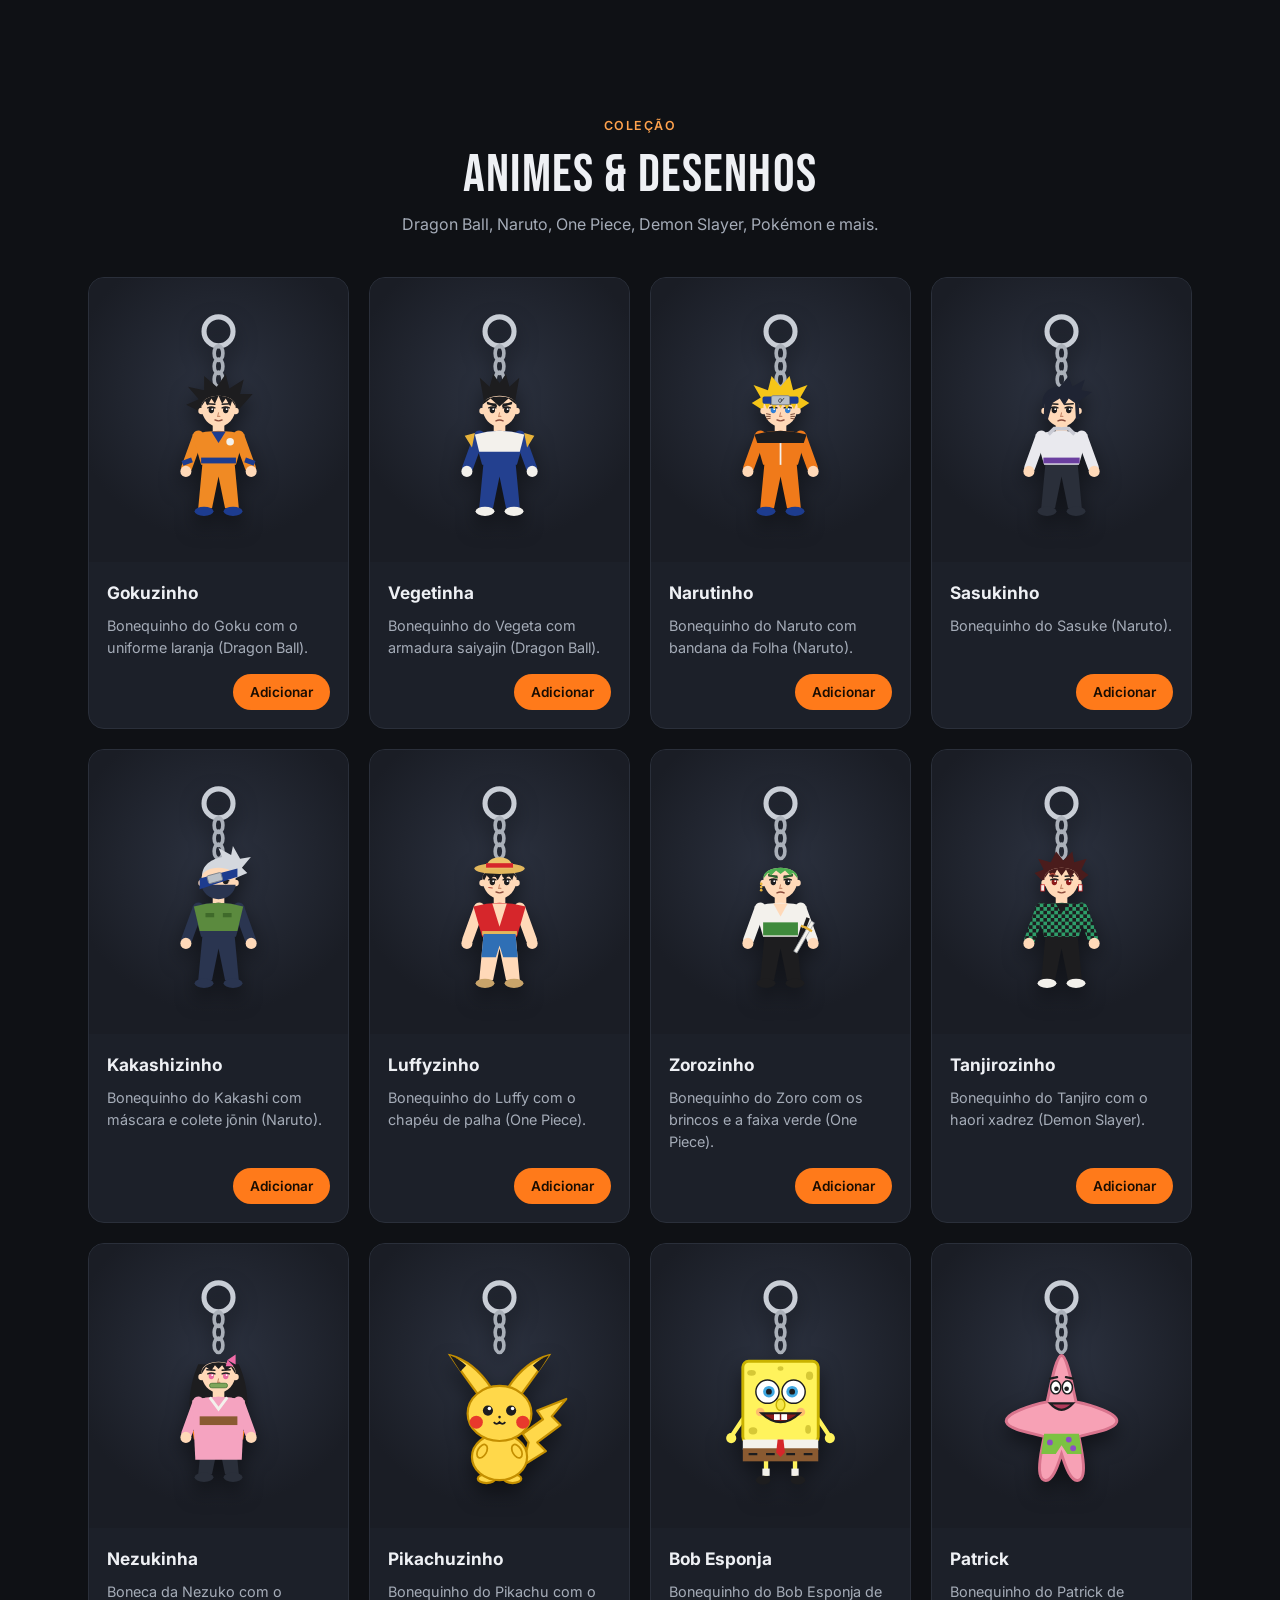
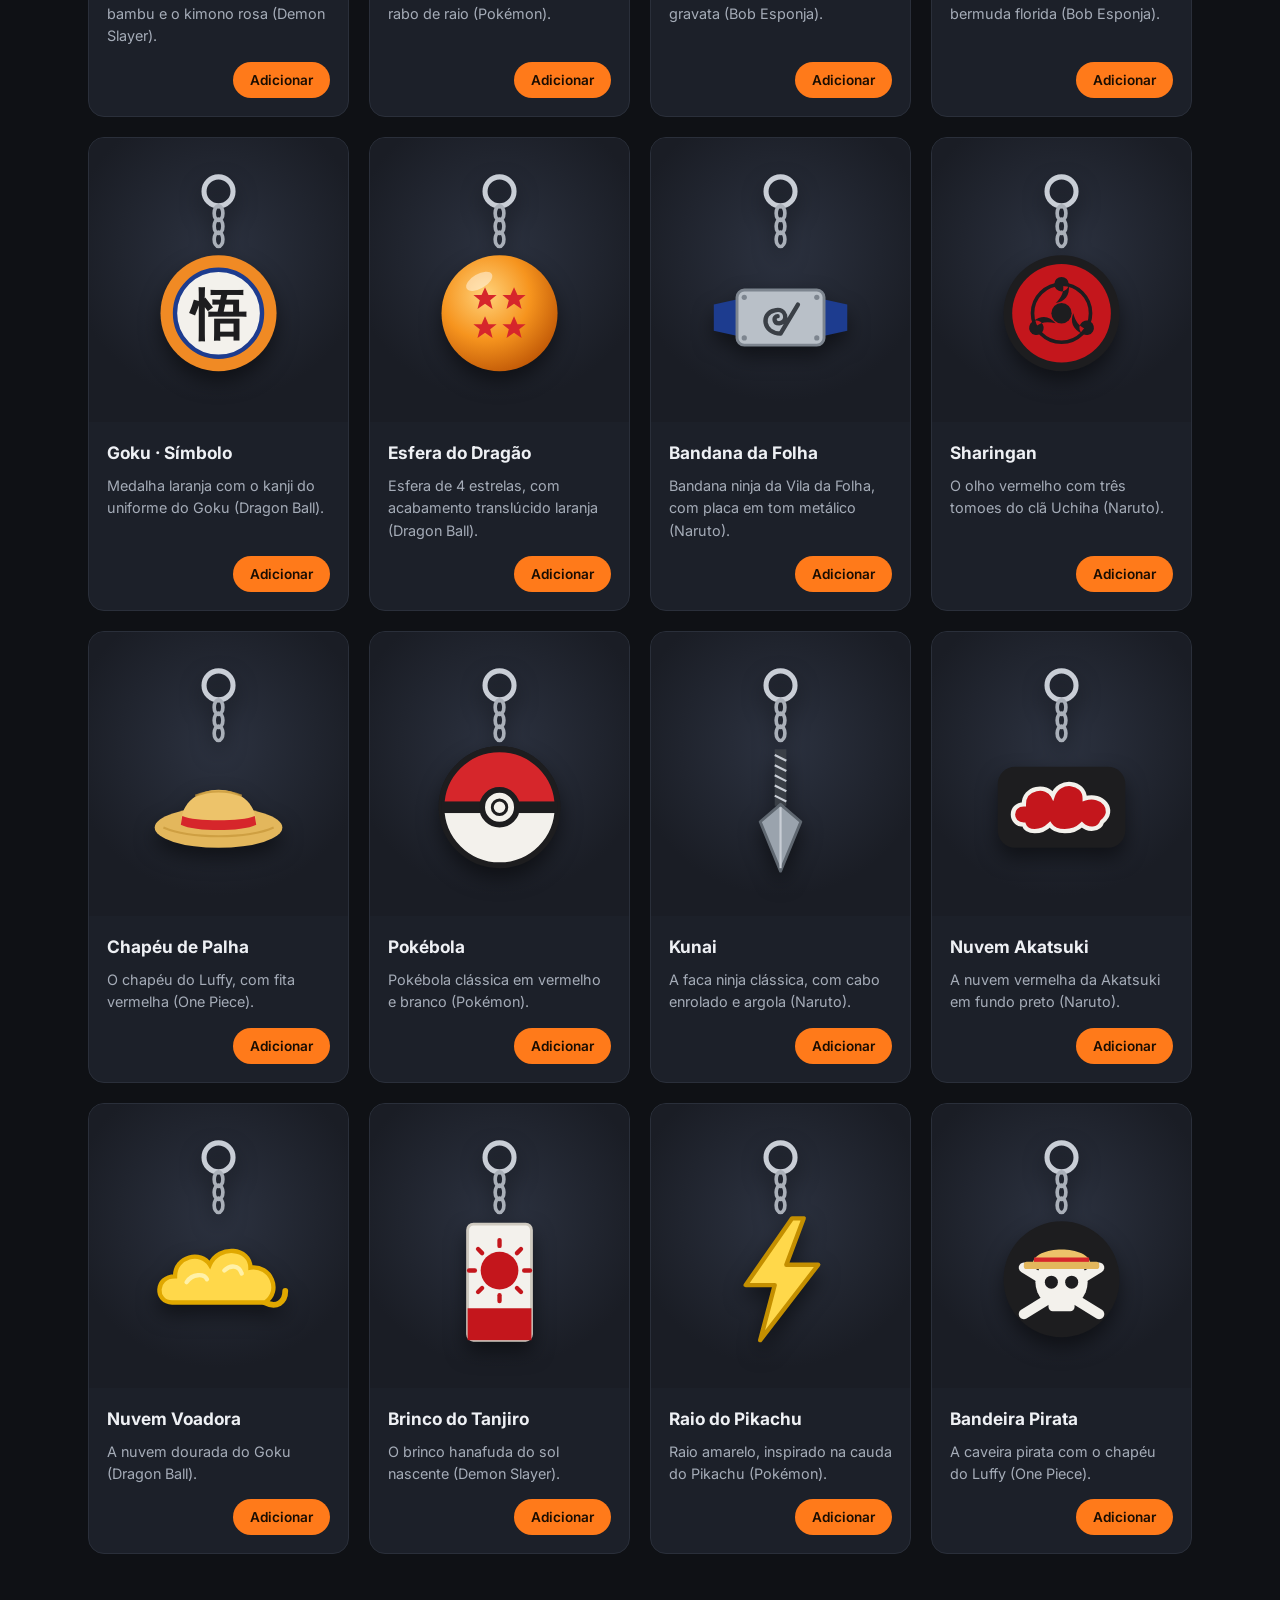
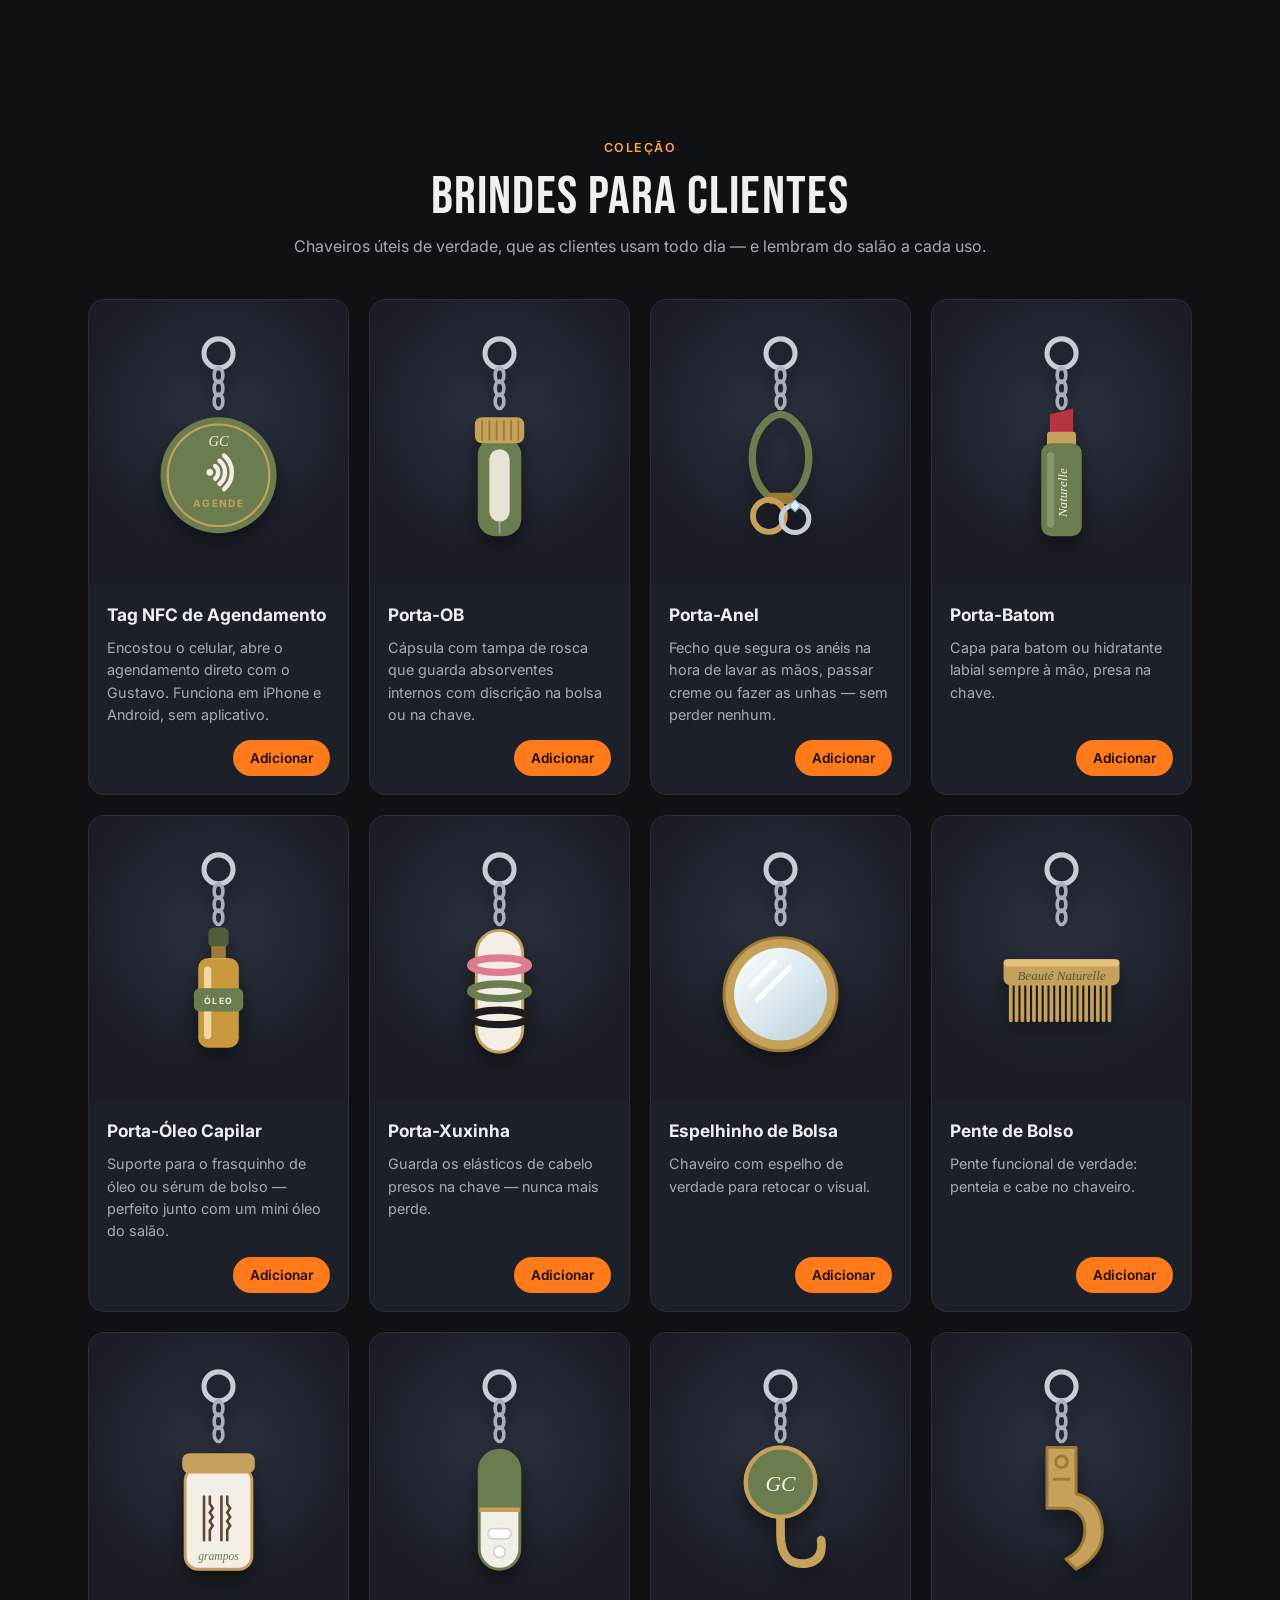
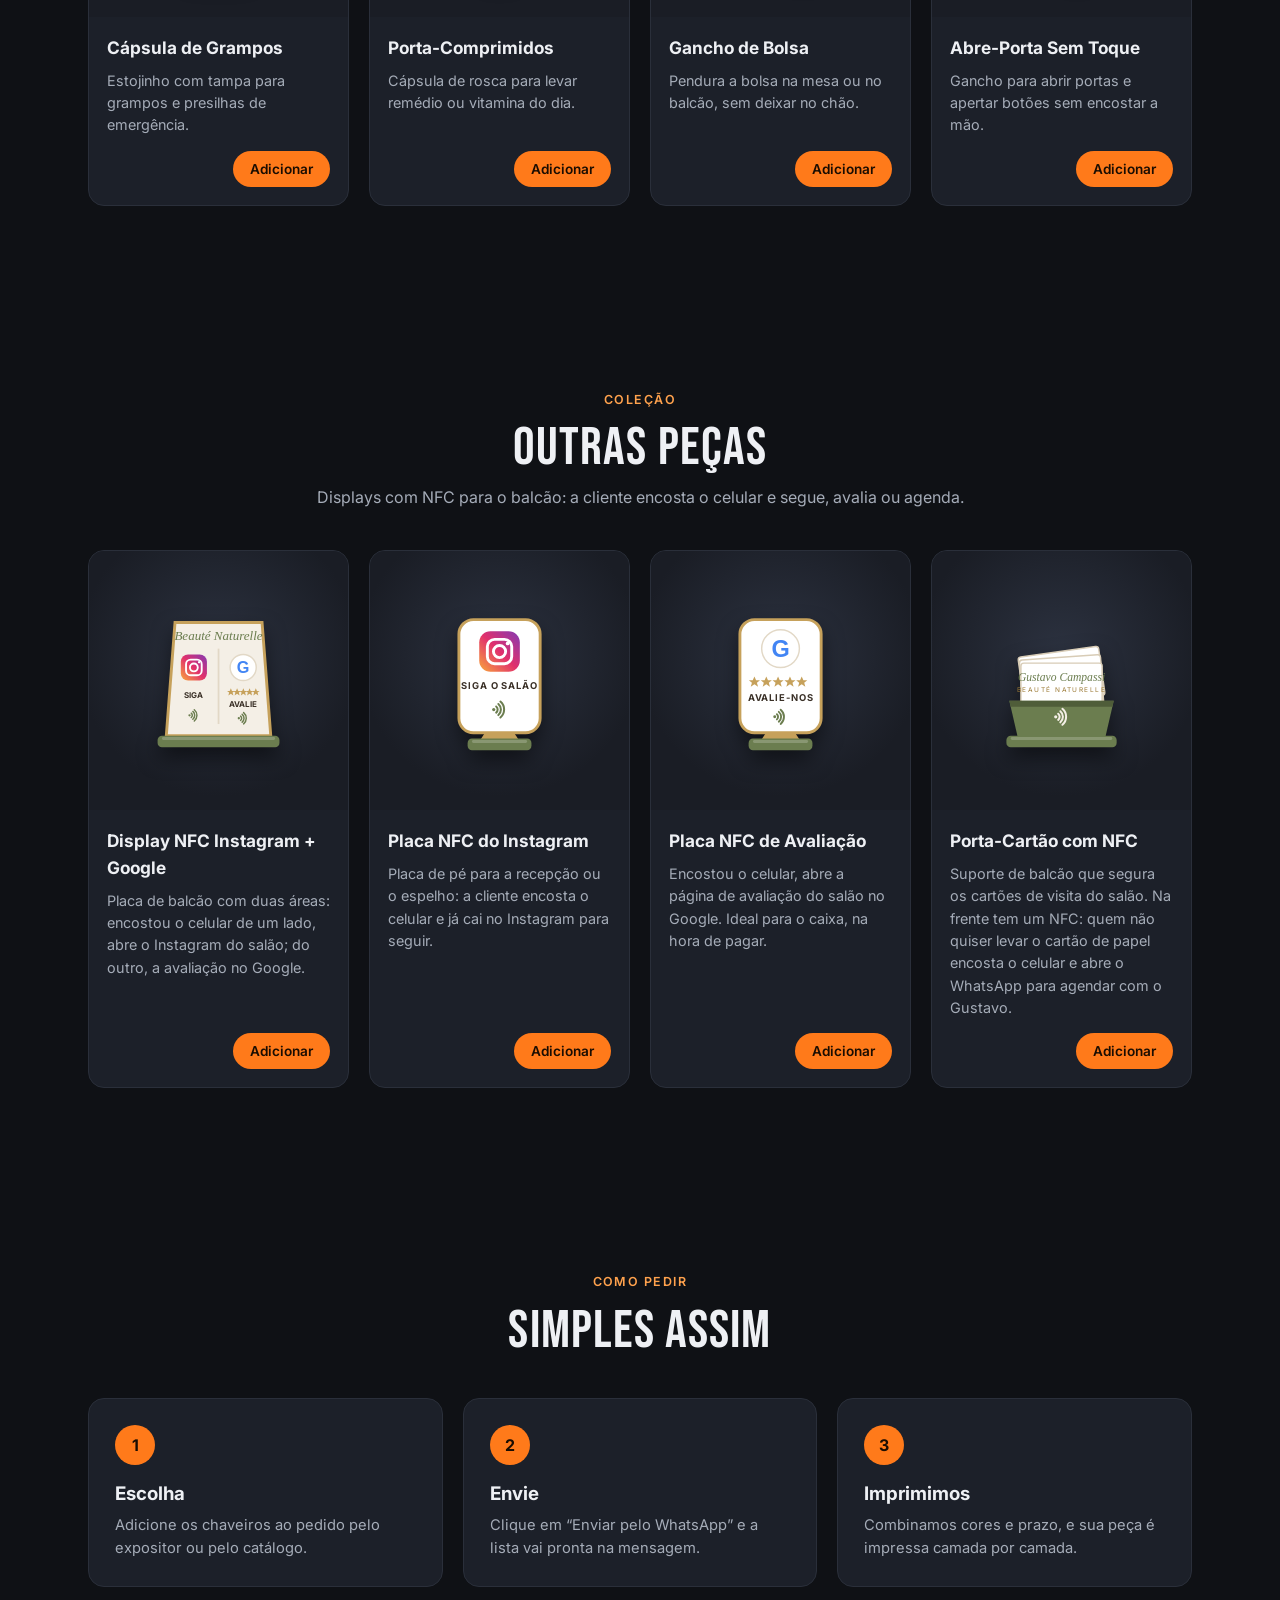
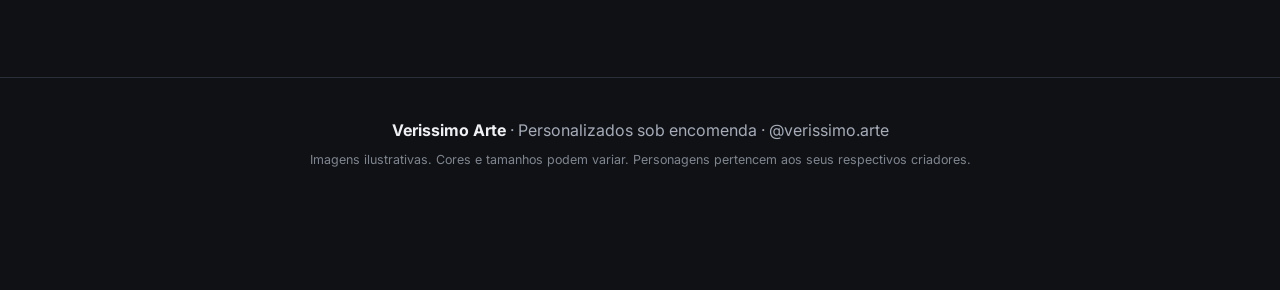
==== commit 67c12bff: "Loja passa a se chamar Verissimo Arte e ganha os produtos do Instagram - Nome Verissimo Arte no topo" ====
--- a/index.html
+++ b/index.html
@@ -3,8 +3,8 @@
 <head>
 <meta charset="UTF-8">
 <meta name="viewport" content="width=device-width, initial-scale=1.0">
-<title>Verissimo 3D · Catálogo de Chaveiros</title>
-<meta name="description" content="Catálogo de chaveiros impressos em 3D pela Verissimo 3D.">
+<title>Verissimo Arte · Catálogo de Chaveiros</title>
+<meta name="description" content="Catálogo de chaveiros impressos em 3D pela Verissimo Arte.">
 <link rel="preconnect" href="https://fonts.googleapis.com">
 <link rel="preconnect" href="https://fonts.gstatic.com" crossorigin>
 <link href="https://fonts.googleapis.com/css2?family=Bebas+Neue&family=Inter:wght@400;500;600;700&display=swap" rel="stylesheet">
--- a/assets/style.css
+++ b/assets/style.css
@@ -41,7 +41,7 @@
   background: linear-gradient(135deg, var(--laranja-2), var(--laranja) 50%, #c95300 50%);
   transform: rotate(45deg) scale(.85);
 }
-.topo nav { display: flex; gap: 22px; font-size: .92rem; color: var(--texto-2); }
+.topo nav { display: flex; flex-wrap: wrap; justify-content: flex-end; gap: 6px 22px; font-size: .92rem; color: var(--texto-2); }
 .topo nav a:hover { color: var(--texto); }
 
 /* ---------- Hero ---------- */
@@ -174,6 +174,31 @@
 .card-corpo h3 { font-size: 1.08rem; }
 .card-corpo p { color: var(--texto-2); font-size: .9rem; flex: 1; }
 .card-rodape { display: flex; align-items: center; justify-content: flex-end; gap: 10px; margin-top: 6px; }
+.card-rodape .preco { margin-right: auto; }
+.preco { font-weight: 700; font-size: 1.15rem; color: var(--laranja-2); }
+.preco small { font-weight: 500; font-size: .75em; color: var(--texto-2); }
+.quantidade { display: flex; align-items: center; gap: 10px; font-size: .9rem; color: var(--texto-2); }
+.quantidade input {
+  width: 90px; padding: 8px 10px; border-radius: 10px; border: 1px solid var(--borda);
+  background: var(--fundo); color: var(--texto); font: 600 1rem "Inter", sans-serif;
+}
+
+/* ---------- Galeria de trabalhos entregues ---------- */
+.galeria { display: grid; grid-template-columns: repeat(auto-fill, minmax(220px, 1fr)); gap: 18px; }
+.galeria figure {
+  margin: 0; background: var(--cartao); border: 1px solid var(--borda); border-radius: var(--raio); overflow: hidden;
+}
+.galeria-foto { display: block; width: 100%; padding: 0; border: 0; cursor: zoom-in; background: var(--fundo-2); }
+.galeria-foto img { display: block; width: 100%; aspect-ratio: 4 / 5; object-fit: cover; transition: transform .3s; }
+.galeria-foto:hover img { transform: scale(1.03); }
+.galeria figcaption { padding: 12px 14px; font-size: .88rem; color: var(--texto-2); line-height: 1.35; }
+.foto-ampliada {
+  margin: auto; padding: 0; border: 0; border-radius: 16px; overflow: hidden; background: var(--cartao); color: var(--texto);
+  max-width: min(720px, calc(100% - 32px));
+}
+.foto-ampliada::backdrop { background: rgba(0, 0, 0, .75); }
+.foto-ampliada img { display: block; max-width: 100%; max-height: 80vh; margin: 0 auto; }
+.foto-ampliada p { padding: 12px 16px; font-size: .92rem; color: var(--texto-2); }
 
 /* ---------- Passos ---------- */
 .passos { list-style: none; display: grid; grid-template-columns: repeat(auto-fit, minmax(220px, 1fr)); gap: 20px; }
@@ -214,12 +239,22 @@
 .modal-texto { padding: 30px; display: flex; flex-direction: column; gap: 12px; justify-content: center; }
 .modal-texto .selo { margin: 0; }
 .modal-texto h3 { font-size: 1.6rem; line-height: 1.1; }
-.modal-texto p:not(.selo) { color: var(--texto-2); }
+.modal-texto p:not(.selo):not(.preco) { color: var(--texto-2); }
 .cores-titulo { font-size: .88rem; color: var(--texto-2); margin-bottom: 8px; }
 .cores-titulo b { color: var(--texto); }
 .cores-lista { display: flex; flex-wrap: wrap; gap: 8px; }
 .cor { width: 28px; height: 28px; border-radius: 50%; border: 2px solid #5a5d66; cursor: pointer; }
 .cor[aria-pressed="true"] { outline: 2px solid var(--laranja); outline-offset: 2px; }
+/* Formulário de perguntas antes de enviar (páginas de encomenda) */
+.modal-evento { width: min(480px, calc(100% - 32px)); }
+.modal-evento[open] { display: block; }
+.modal-evento .campo { display: flex; flex-direction: column; gap: 6px; font-size: .88rem; font-weight: 600; color: var(--texto); }
+.modal-evento .campo input {
+  padding: 11px 12px; border-radius: 10px; border: 1px solid var(--borda);
+  background: var(--fundo); color: var(--texto); font: 500 1rem "Inter", sans-serif;
+}
+.modal-evento .campo input:focus { outline: 2px solid var(--laranja); outline-offset: 1px; }
+.modal-evento .btn { margin-top: 6px; }
 .modal-fechar {
   position: absolute; top: 10px; right: 12px; z-index: 2; width: 36px; height: 36px; border-radius: 50%;
   border: 0; background: rgba(0, 0, 0, .4); color: #fff; font-size: 1.5rem; cursor: pointer;
@@ -241,6 +276,8 @@
   .andar { padding-top: 48px; }
   .expositor-corpo { border-width: 10px; }
   .grade { grid-template-columns: repeat(2, 1fr); gap: 12px; }
+  .galeria { grid-template-columns: repeat(2, 1fr); gap: 12px; }
+  .galeria figcaption { padding: 9px 10px; font-size: .8rem; }
   .card-corpo { padding: 12px; }
   .card-corpo p { font-size: .8rem; }
   .card-rodape { flex-direction: column; align-items: stretch; }
@@ -253,8 +290,10 @@
   html { scroll-behavior: auto; }
 }
 
-/* ---------- Tema natural (paleta clara: creme, verde-oliva e dourado) ---------- */
-body.tema-natural {
+/* ---------- Temas claros ----------
+   A página recebe "tema-claro" + "tema-<nome>". Cada tema só define a paleta;
+   a estrutura clara é comum. */
+body.tema-natural { /* creme, verde-oliva e dourado */
   --fundo: #f7f3ec;
   --fundo-2: #efe8dc;
   --cartao: #fffdf9;
@@ -263,36 +302,77 @@
   --texto-2: #6d6455;
   --laranja: #6b7d4f;
   --laranja-2: #8a6d2f;
+  --ouro: #c6a15b;
   --madeira: #b89466;
   --madeira-2: #c9a77a;
   --madeira-3: #9c7a52;
-}
-.tema-natural h1, .tema-natural h2, .tema-natural .logo, .tema-natural .expositor-placa {
-  font-family: "Cormorant Garamond", Georgia, serif; font-weight: 600; letter-spacing: .01em;
-}
-.tema-natural .topo { background: rgba(247, 243, 236, .9); }
-.tema-natural .hero {
+  --painel: #efe7d9;
+  --sombra: 80, 60, 30;
+  --fonte-titulo: "Cormorant Garamond", Georgia, serif;
+}
+body.tema-azul { /* branco, azul royal e dourado */
+  --fundo: #f5f7fc;
+  --fundo-2: #e9eef9;
+  --cartao: #ffffff;
+  --borda: #d8e0f0;
+  --texto: #14214a;
+  --texto-2: #55607d;
+  --laranja: #1e3f93;
+  --laranja-2: #a8801a;
+  --ouro: #c9a227;
+  --madeira: #c9a227;
+  --madeira-2: #e0be55;
+  --madeira-3: #a8801a;
+  --painel: #e6ecf8;
+  --sombra: 20, 33, 74;
+  --fonte-titulo: "Nunito", "Inter", sans-serif;
+}
+body.tema-loja { /* branco quente com o laranja da Verissimo Arte */
+  --fundo: #fbf8f4;
+  --fundo-2: #f3ede4;
+  --cartao: #ffffff;
+  --borda: #ebe2d6;
+  --texto: #22180f;
+  --texto-2: #6b5d50;
+  --laranja: #d9560b;
+  --laranja-2: #b4470a;
+  --ouro: #f0a24a;
+  --madeira: #a87a4f;
+  --madeira-2: #c09466;
+  --madeira-3: #8a6038;
+  --painel: #f4ece1;
+  --sombra: 70, 45, 20;
+  --fonte-titulo: "Nunito", "Inter", sans-serif;
+}
+.tema-claro h1, .tema-claro h2, .tema-claro .logo, .tema-claro .expositor-placa {
+  font-family: var(--fonte-titulo); font-weight: 700; letter-spacing: .01em;
+}
+.tema-claro .topo { background: color-mix(in srgb, var(--fundo) 90%, transparent); }
+.tema-claro .hero {
   background:
-    radial-gradient(circle at 85% 20%, rgba(107, 125, 79, .18), transparent 45%),
-    radial-gradient(circle at 10% 90%, rgba(198, 161, 91, .16), transparent 40%);
-}
-.tema-natural .hero h1 span { color: var(--laranja); }
-.tema-natural .btn-primario, .tema-natural .passos span, .tema-natural .aviso, .tema-natural .expositor-placa { color: #fff; }
-.tema-natural .btn-primario:hover { background: #586941; }
-.tema-natural .logo-cubo { background: linear-gradient(135deg, #c6a15b, #6b7d4f); }
-.tema-natural .expositor-placa { background: linear-gradient(#7d8f60, #6b7d4f); box-shadow: 0 -4px 20px rgba(107, 125, 79, .3); letter-spacing: .08em; }
-.tema-natural .expositor-corpo {
+    radial-gradient(circle at 85% 20%, color-mix(in srgb, var(--laranja) 18%, transparent), transparent 45%),
+    radial-gradient(circle at 10% 90%, color-mix(in srgb, var(--ouro) 16%, transparent), transparent 40%);
+}
+.tema-claro .hero h1 span { color: var(--laranja); }
+.tema-claro .btn-primario, .tema-claro .passos span, .tema-claro .aviso, .tema-claro .expositor-placa { color: #fff; }
+.tema-claro .btn-primario:hover { background: var(--laranja); filter: brightness(.88); }
+.tema-claro .logo-cubo { background: linear-gradient(135deg, var(--ouro), var(--laranja)); }
+.tema-claro .expositor-placa {
+  background: linear-gradient(color-mix(in srgb, var(--laranja) 85%, #fff), var(--laranja));
+  box-shadow: 0 -4px 20px color-mix(in srgb, var(--laranja) 30%, transparent); letter-spacing: .08em;
+}
+.tema-claro .expositor-corpo {
   background:
     radial-gradient(circle, rgba(0, 0, 0, .08) 1.5px, transparent 2px) 0 0 / 22px 22px,
-    linear-gradient(#fbf8f2, #efe7d9);
-  box-shadow: inset 0 0 30px rgba(120, 90, 50, .15), 0 30px 60px rgba(80, 60, 30, .18);
-}
-.tema-natural .andar + .andar { box-shadow: inset 0 10px 14px -8px rgba(80, 60, 30, .3); }
-.tema-natural .pendente { filter: drop-shadow(0 8px 6px rgba(80, 60, 30, .25)); }
-.tema-natural .etiqueta { background: #fff; border: 1px solid var(--borda); }
-.tema-natural .card-imagem, .tema-natural .modal-imagem { background: radial-gradient(circle at 50% 40%, #ffffff, #efe7d9 75%); }
-.tema-natural .arte .chaveiro-svg { filter: drop-shadow(0 10px 10px rgba(80, 60, 30, .2)); }
-.tema-natural .card:hover { border-color: var(--laranja); }
-.tema-natural .pedido { box-shadow: 0 16px 40px rgba(80, 60, 30, .25); border: 1px solid var(--borda); }
-.tema-natural .pedido-resumo span { color: var(--texto-2); }
-.tema-natural .modal::backdrop { background: rgba(47, 42, 34, .45); }
+    linear-gradient(#ffffff, var(--painel));
+  box-shadow: inset 0 0 30px rgba(var(--sombra), .15), 0 30px 60px rgba(var(--sombra), .18);
+}
+.tema-claro .andar + .andar { box-shadow: inset 0 10px 14px -8px rgba(var(--sombra), .3); }
+.tema-claro .pendente { filter: drop-shadow(0 8px 6px rgba(var(--sombra), .25)); }
+.tema-claro .etiqueta { background: #fff; border: 1px solid var(--borda); }
+.tema-claro .card-imagem, .tema-claro .modal-imagem { background: radial-gradient(circle at 50% 40%, #ffffff, var(--painel) 75%); }
+.tema-claro .arte .chaveiro-svg { filter: drop-shadow(0 10px 10px rgba(var(--sombra), .2)); }
+.tema-claro .card:hover { border-color: var(--laranja); }
+.tema-claro .pedido { box-shadow: 0 16px 40px rgba(var(--sombra), .25); border: 1px solid var(--borda); }
+.tema-claro .pedido-resumo span { color: var(--texto-2); }
+.tema-claro .modal::backdrop { background: rgba(var(--sombra), .45); }
